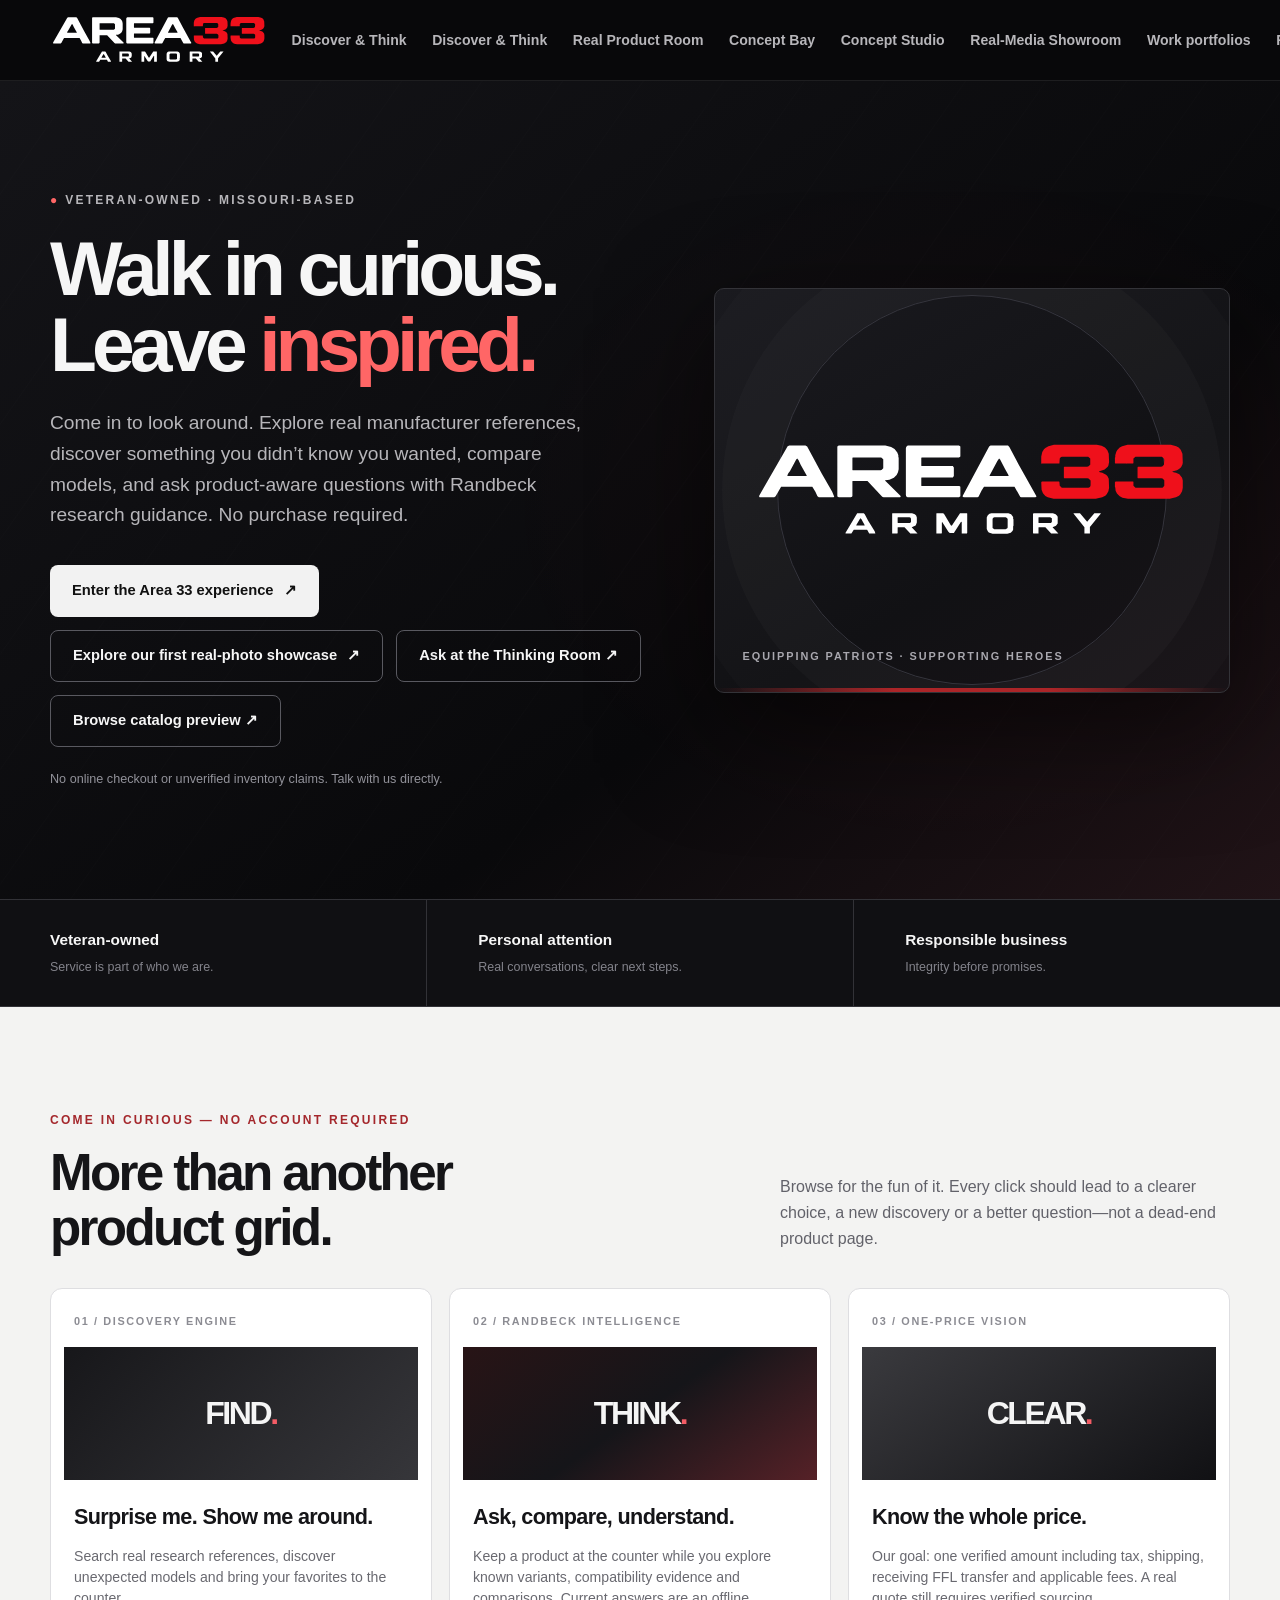
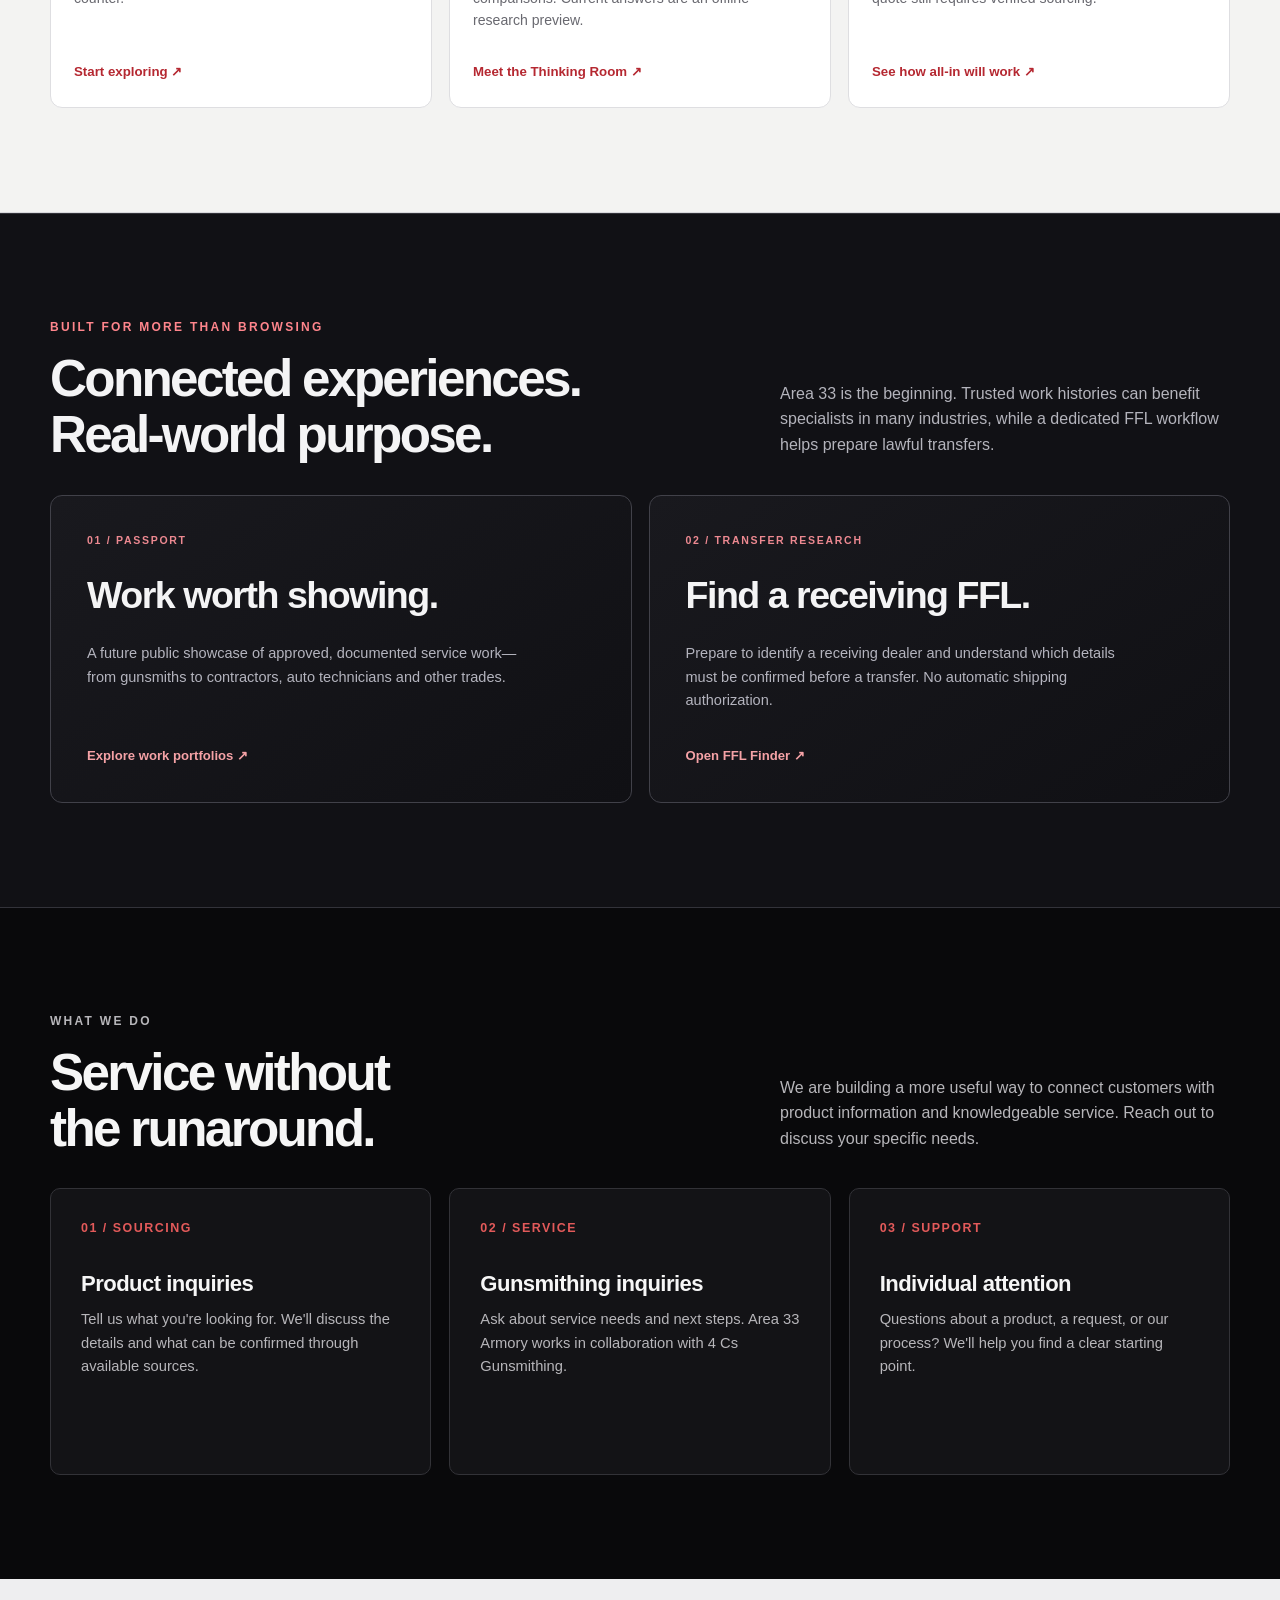
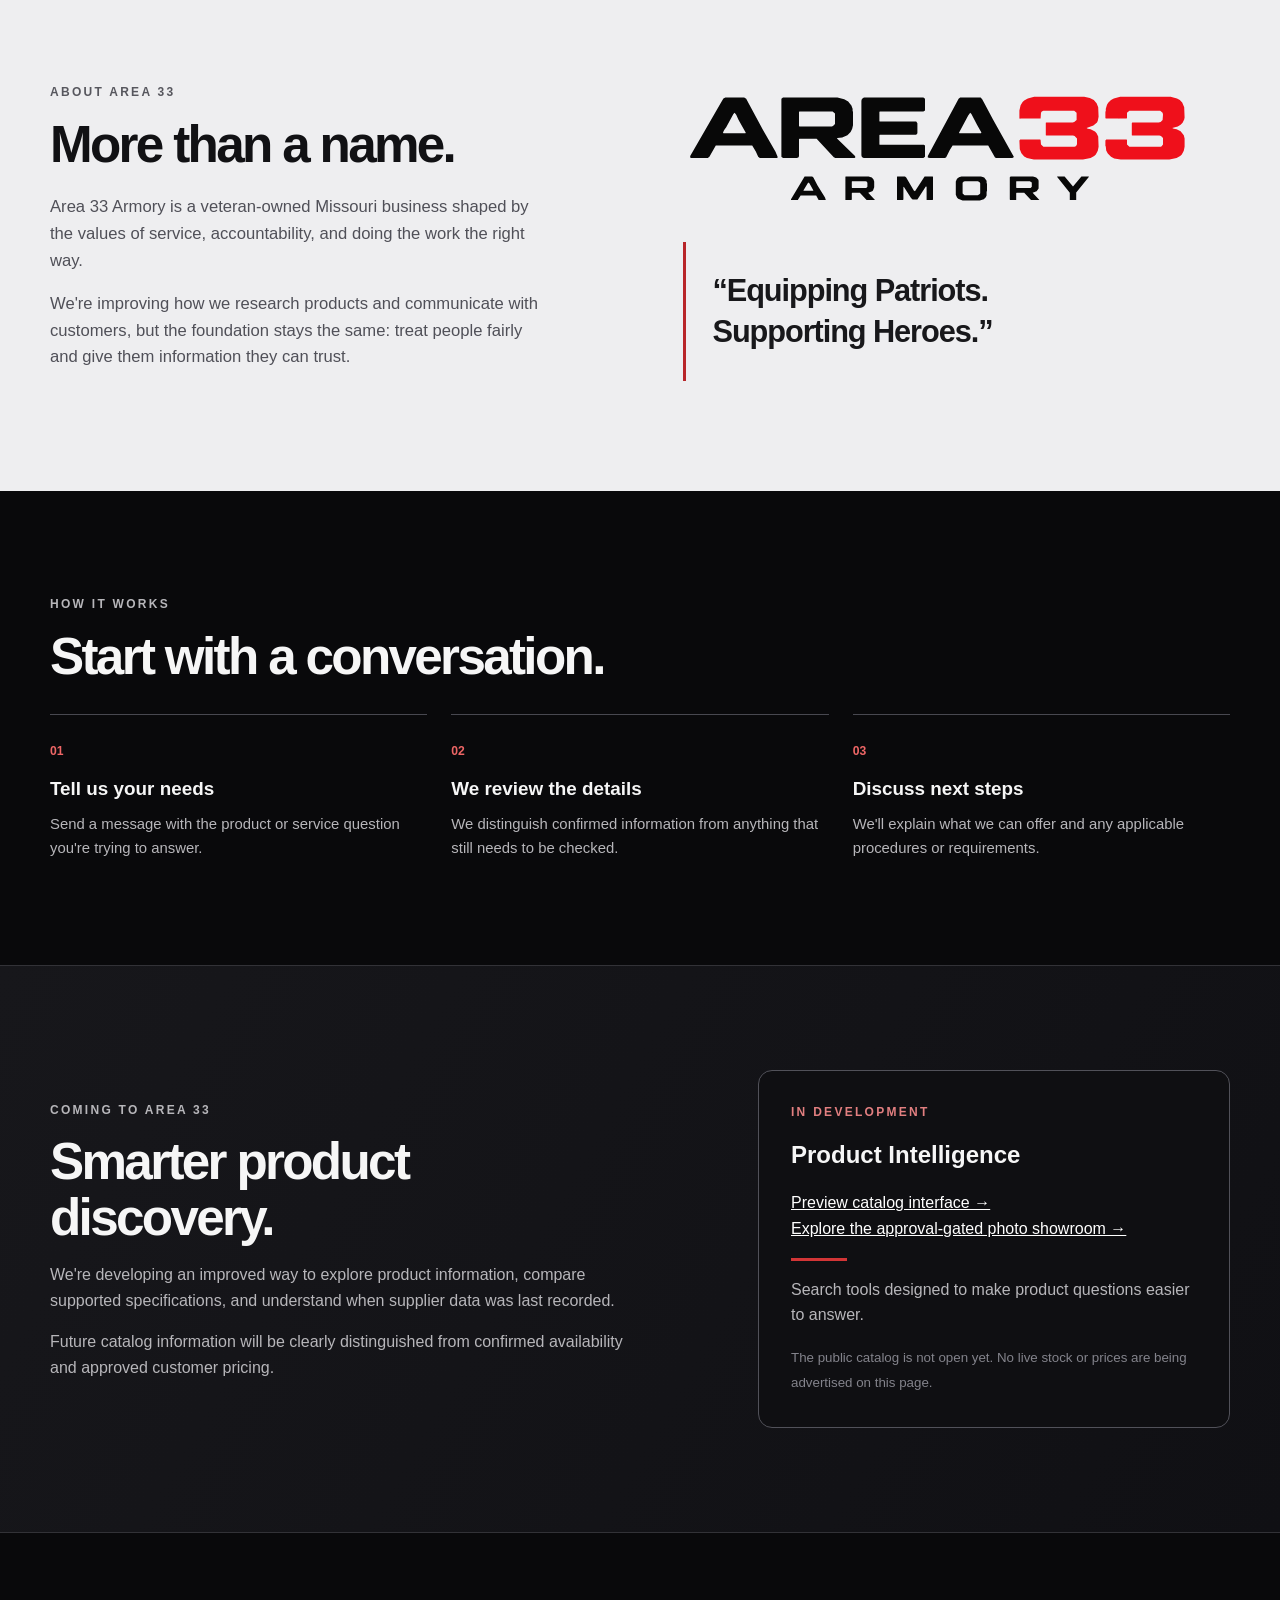
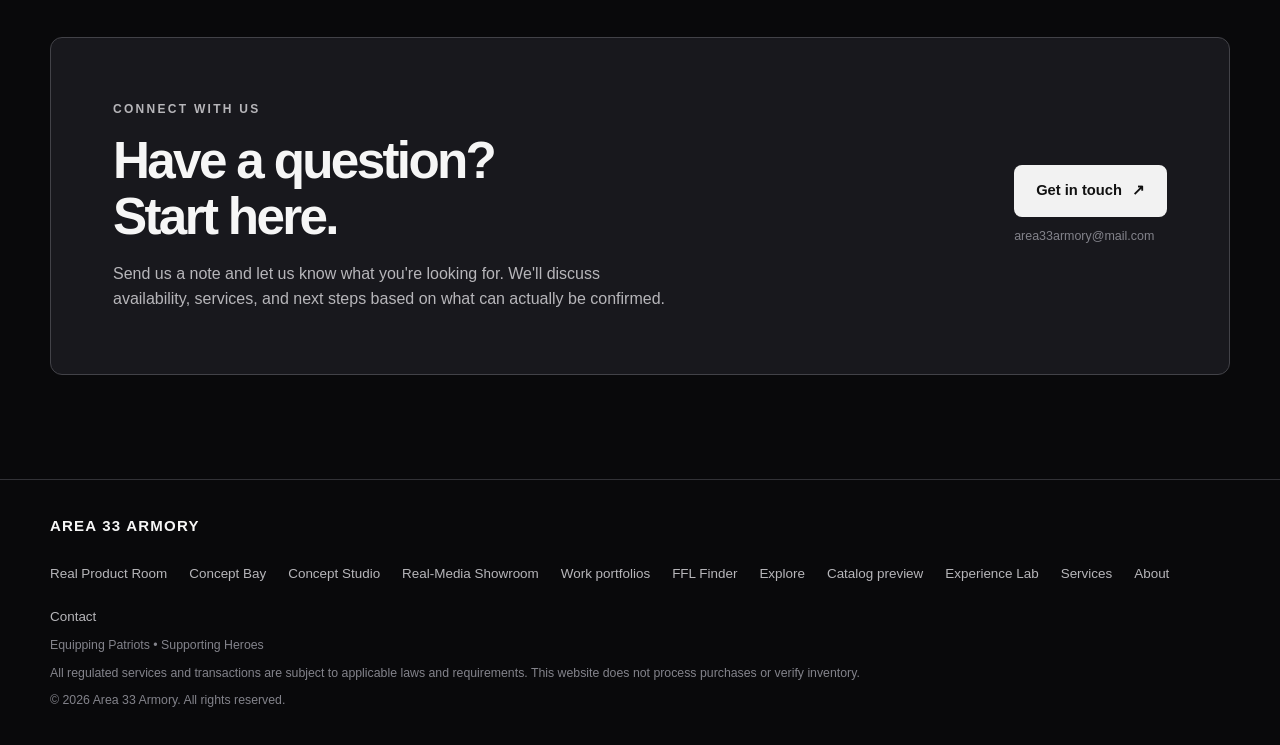
==== index.html @ f43cfaf8 "Make discovery and embedded Randbeck research the primary Area 33 homepage journey" ====
<!doctype html>
<html lang="en">
<head>
  <meta charset="utf-8">
  <meta name="viewport" content="width=device-width, initial-scale=1">
  <meta name="theme-color" content="#0b0b0d">
  <meta name="description" content="Area 33 Armory is a discovery-first firearms showroom: explore, compare, ask product-aware questions, and understand our commitment to transparent all-in pricing.">
  <meta property="og:type" content="website">
  <meta property="og:title" content="Area 33 Armory | Equipping Patriots • Supporting Heroes">
  <meta property="og:description" content="Veteran-owned. Missouri-based. Built on service and straight answers.">
  <meta property="og:url" content="https://area33armory.com/">
  <title>Area 33 Armory | Veteran-Owned • Missouri</title>
  <style>
    :root {
      color-scheme: dark;
      --bg: #09090b; --surface: #121215; --raised: #19191d;
      --text: #f6f6f6; --soft: #b7b6ba; --muted: #83838b;
      --line: #323237; --accent: #d23536; --max: 1180px;
    }
    *, *::before, *::after { box-sizing: border-box; }
    html { scroll-behavior: smooth; scroll-padding-top: 88px; }
    body { margin: 0; background: var(--bg); color: var(--text); font-family: Inter, "Segoe UI", Arial, sans-serif; line-height: 1.6; -webkit-font-smoothing: antialiased; }
    a { color: inherit; text-decoration: none; }
    a:focus-visible, button:focus-visible, summary:focus-visible { outline: 2px solid #fff; outline-offset: 5px; }
    .container { width: min(var(--max), calc(100% - 48px)); margin-inline: auto; }
    .eyebrow { color: var(--soft); font-size: .75rem; font-weight: 750; letter-spacing: .19em; text-transform: uppercase; }
    .accent { color: #ff6666; }
    .bar { width: 56px; height: 3px; background: var(--accent); }
    header { position: sticky; top: 0; z-index: 10; backdrop-filter: blur(18px); background: rgba(9,9,11,.92); border-bottom: 1px solid rgba(255,255,255,.09); }
    .nav { height: 80px; display: flex; align-items: center; justify-content: space-between; gap: 24px; }
    .identity { display: inline-flex; align-items: center; gap: 12px; font-size: .96rem; font-weight: 850; letter-spacing: .10em; line-height: 1.15; }
    .mark { width: 46px; height: 46px; border: 1px solid #66666d; border-radius: 9px; display: grid; place-items: center; font-size: 1.18rem; letter-spacing: -.08em; font-weight: 900; position: relative; }
    .mark::after { position: absolute; content: ""; left: 11px; right: 11px; bottom: -2px; height: 3px; background: var(--accent); }
    .desktop-nav { display: flex; gap: 30px; align-items: center; }
    .desktop-nav a { color: var(--soft); font-size: .88rem; font-weight: 650; transition: color .18s; }
    .desktop-nav a:hover, .footer-links a:hover { color: white; }
    .small-cta, .button { display: inline-flex; justify-content: center; align-items: center; gap: 10px; border-radius: 8px; font-weight: 760; }
    .small-cta { border: 1px solid #5b5b61; padding: 11px 17px; font-size: .84rem; }
    .small-cta:hover { background: #232328; }
    .mobile-menu { display: none; }
    .site-logo { width: clamp(170px,17vw,240px); height: auto; display: block; }
    .hero-logo { position: relative; width: min(85%, 550px); height: auto; display: block; }
    .about-mark { display: grid; gap: 32px; }
    .about-logo { display: block; width: min(100%,510px); height: auto; }
    .hero { position: relative; isolation: isolate; overflow: hidden; border-bottom: 1px solid var(--line); }
    .hero::before { content: ""; position: absolute; z-index: -1; inset: 0; opacity: .27; background: repeating-linear-gradient(125deg, transparent 0px, transparent 64px, #ffffff0a 65px, transparent 66px), radial-gradient(ellipse 650px 500px at 74% 52%, #a91e2831, transparent 70%); }
    .hero-grid { display: grid; grid-template-columns: minmax(0,1fr) minmax(320px,.85fr); min-height: 640px; align-items: center; gap: 56px; padding-block: 110px; }
    .hero h1 { max-width: 780px; margin: 20px 0 26px; font-size: clamp(3.3rem, 6vw, 6.6rem); letter-spacing: -.065em; line-height: .99; font-weight: 850; }
    .hero p { margin: 0; max-width: 540px; font-size: clamp(1.06rem,1.5vw,1.24rem); color: var(--soft); }
    .actions { display: flex; flex-wrap: wrap; gap: 13px; margin-top: 34px; }
    .button { min-height: 52px; padding: 13px 22px; font-size: .92rem; }
    .button-primary { background: #f2f2f2; color: #111; }
    .button-primary:hover { background: #d2d2d2; }
    .button-secondary { background: transparent; border: 1px solid #595960; }
    .button-secondary:hover { background: #202025; }
    .hero-visual { position: relative; min-height: 405px; display: grid; place-items: center; overflow: hidden; border-radius: 18px; border: 1px solid #333338; background: linear-gradient(150deg,#1a1a1f,#111114 62%,#181317); }
    .hero-visual::before { content: ""; position: absolute; width: 390px; height: 390px; border: 1px solid #35353d; border-radius: 50%; box-shadow: 0 0 0 55px #ffffff05, 0 0 0 110px #ffffff03; }
    .hero-visual::after { content: ""; position: absolute; bottom: 0; left: 0; right: 0; height: 4px; background: linear-gradient(90deg,transparent,#ac2528 35%,#ac2528 65%, transparent); }
    .visual-number { position: relative; font-size: clamp(10rem,18vw,17rem); line-height: 1; font-weight: 900; letter-spacing: -.13em; padding-right: .13em; color: #e9e9eb; text-shadow: 0 20px 80px #0009; }
    .visual-label { position: absolute; bottom: 26px; left: 28px; font-size: .68rem; font-weight: 760; color: #a9a8af; letter-spacing: .18em; text-transform: uppercase; }
    .values { display: grid; grid-template-columns: repeat(3,1fr); gap: 1px; border-bottom: 1px solid var(--line); background: var(--line); }
    .value { padding: 28px max(24px, calc((100vw - var(--max)) / 2)); background: #101013; }
    .values .value { padding-inline: clamp(22px,4vw,55px); }
    .values .value:first-child { padding-left: max(24px, calc((100vw - var(--max)) / 2)); }
    .values .value:last-child { padding-right: max(24px, calc((100vw - var(--max)) / 2)); }
    .value strong { display: block; font-size: .96rem; }
    .value span { font-size: .78rem; color: var(--muted); }
    section { padding-block: 104px; }
    .section-top { display: flex; align-items: flex-end; justify-content: space-between; gap: 25px; margin-bottom: 32px; }
    h2 { font-size: clamp(2.1rem,4vw,3.5rem); letter-spacing: -.052em; line-height: 1.09; margin: 14px 0 0; }
    .section-lede { max-width: 450px; color: var(--soft); margin: 0 0 5px; }
    .service-grid { display: grid; grid-template-columns: repeat(3,minmax(0,1fr)); gap: 18px; }
    .service-card { display: flex; flex-direction: column; min-height: 287px; padding: 30px; border: 1px solid var(--line); border-radius: 13px; background: #131316; }
    .service-card .count { color: #e35a5a; font-size: .78rem; font-weight: 820; letter-spacing: .12em; }
    .service-card h3 { margin: 32px 0 10px; font-size: 1.38rem; line-height: 1.22; letter-spacing: -.025em; }
    .service-card p { margin: 0; color: var(--soft); font-size: .92rem; }
    .about { background: #f0f0f0; color: #111114; }
    .about .eyebrow { color: #57575e; }
    .about-grid { display: grid; grid-template-columns: .9fr 1fr; gap: 12%; align-items: center; }
    .about h2 { margin-bottom: 22px; }
    .about p { color: #505058; font-size: 1.04rem; }
    .about .statement { margin: 0; padding: 28px 0 28px 26px; border-left: 3px solid #b82529; color: #18181b; font-size: clamp(1.35rem,2.4vw,2.15rem); font-weight: 730; letter-spacing: -.035em; line-height: 1.35; }
    .process-grid { display: grid; grid-template-columns: repeat(3,1fr); gap: 24px; margin-top: 30px; }
    .process-item { border-top: 1px solid #484850; padding-top: 22px; }
    .process-item span { color: #ee6666; font-size: .76rem; font-weight: 800; }
    .process-item h3 { margin: 11px 0 9px; font-size: 1.18rem; }
    .process-item p { margin: 0; font-size: .93rem; color: var(--soft); }
    .intelligence { border-block: 1px solid var(--line); background: linear-gradient(120deg, #17171b, #101014); }
    .intelligence-inner { display: grid; grid-template-columns: 1fr .8fr; gap: 10%; align-items: center; }
    .intelligence p { max-width: 640px; color: var(--soft); }
    .coming { padding: 32px; border: 1px solid #515159; border-radius: 14px; background: #0f0f12; }
    .coming .eyebrow { color: #e27f80; }
    .coming strong { display: block; font-size: 1.5rem; margin: 14px 0; }
    .coming small { color: var(--muted); line-height: 1.65; }
    .contact-wrap { border-radius: 17px; border: 1px solid #424248; padding: clamp(28px,6vw,62px); background: #18181d; display: flex; justify-content: space-between; align-items: center; gap: 38px; }
    .contact-wrap h2 { max-width: 590px; }
    .contact-wrap p { color: var(--soft); max-width: 560px; margin-bottom: 0; }
    .contact-actions { display: flex; flex-direction: column; gap: 10px; flex-shrink: 0; }
    .contact-note { color: var(--muted); font-size: .78rem; }
    footer { border-top: 1px solid var(--line); padding-block: 34px; }
    .footer-inner { display: flex; justify-content: space-between; align-items: center; gap: 25px; flex-wrap: wrap; }
    .footer-brand { font-size: .94rem; font-weight: 850; letter-spacing: .08em; }
    .footer-links { display: flex; gap: 22px; color: var(--soft); font-size: .84rem; }
    footer p { margin: 8px 0 0; color: var(--muted); font-size: .77rem; }
    @media (max-width: 900px) {
      .desktop-nav { gap: 17px; } .hero-grid { gap: 30px; }
      .service-card { padding: 24px; }
      .about-grid { gap: 7%; } .intelligence-inner { gap: 6%; }
    }
    @media (max-width: 720px) {
      .container { width: min(var(--max), calc(100% - 36px)); }
      .nav { height: 70px; }
      .desktop-nav { display: none; }
      .mobile-menu { display: block; position: relative; color: var(--soft); }
      .mobile-menu summary { cursor: pointer; list-style: none; border: 1px solid #5b5b61; padding: 8px 14px; border-radius: 7px; font-weight: 700; }
      .mobile-menu summary::-webkit-details-marker { display: none; }
      .mobile-menu nav { position: absolute; right: 0; top: 46px; min-width: 200px; display: grid; gap: 10px; padding: 18px; background: #1b1b20; border: 1px solid #484850; border-radius: 10px; box-shadow: 0 20px 50px #0009; }
      .hero-grid { grid-template-columns: 1fr; padding-block: 68px; min-height: auto; }
      .hero-visual { min-height: 290px; }
      .visual-number { font-size: 12rem; }
      .values, .service-grid, .process-grid, .about-grid, .intelligence-inner { grid-template-columns: 1fr; }
      .values .value, .values .value:first-child, .values .value:last-child { padding: 18px; }
      section { padding-block: 70px; }
      .section-top { align-items: flex-start; flex-direction: column; }
      .service-card { min-height: auto; }
      .service-card h3 { margin-top: 21px; }
      .contact-wrap { flex-direction: column; align-items: flex-start; }
      .contact-actions { width: 100%; } .contact-actions .button { width: 100%; }
    }
    @media (prefers-reduced-motion: reduce) { html { scroll-behavior: auto; } }
  </style>
  <link rel="stylesheet" href="assets/site-polish.css">
  <link rel="stylesheet" href="assets/ecosystem.css">
</head>
<body>
  <a class="skip-site" href="#top">Skip to main content</a>
  <header>
    <div class="container nav">
      <a class="identity" href="#top" aria-label="Area 33 Armory home"><img class="site-logo" src="assets/area33-logo-dark.svg" alt="Area 33 Armory" width="240" height="57"></a>
      <nav class="desktop-nav" aria-label="Main navigation">
        <a href="six-view-counter.html">Discover &amp; Think</a><a href="six-view-counter.html">Discover &amp; Think</a><a href="product-room.html">Real Product Room</a><a href="experience-bay.html">Concept Bay</a><a href="studio.html">Concept Studio</a><a href="showroom.html">Real-Media Showroom</a><a href="portfolio.html">Work portfolios</a><a href="ffl-finder.html">FFL Finder</a><a href="explore.html">Explore</a>
        <a class="small-cta" href="contact.html">Contact</a>
      </nav>
      <details class="mobile-menu">
        <summary>Menu</summary>
        <nav aria-label="Mobile navigation">
          <a href="product-room.html">Real Product Room</a><a href="experience-bay.html">Concept Bay</a><a href="studio.html">Concept Studio</a><a href="showroom.html">Real-Media Showroom</a><a href="portfolio.html">Work portfolios</a><a href="ffl-finder.html">FFL Finder</a>
          <a href="explore.html">Explore</a><a href="catalog.html">Catalog preview</a><a href="experience-lab.html">Experience Lab</a><a href="#services">Services</a><a href="#about">Our story</a><a href="contact.html">Contact</a>
        </nav>
      </details>
    </div>
  </header>
  <main id="top" tabindex="-1">
    <div class="hero">
      <div class="container hero-grid">
        <div>
          <div class="eyebrow"><span class="accent">●</span> Veteran-owned · Missouri-based</div>
          <h1>Walk in curious.<br>Leave <span class="accent">inspired.</span></h1>
          <p>Come in to look around. Explore real manufacturer references, discover something you didn’t know you wanted, compare models, and ask product-aware questions with Randbeck research guidance. No purchase required.</p>
          <div class="actions"><a class="button button-primary" href="six-view-counter.html#discover-counter">Enter the Area 33 experience <span aria-hidden="true">↗</span></a><a class="button button-secondary" href="product-room.html?product=ruger-precision-308-gen1&amp;accessory=meopta-optika6-3-18x56-rd-sfp">Explore our first real-photo showcase <span aria-hidden="true">↗</span></a><a class="button button-secondary" href="six-view-counter.html#thinking-room">Ask at the Thinking Room ↗</a><a class="button button-secondary" href="catalog.html">Browse catalog preview ↗</a></div>
          <p class="hero-note">No online checkout or unverified inventory claims. Talk with us directly.</p>
        </div>
        <div class="hero-visual" aria-label="Area 33 Armory brand">
          <img class="hero-logo" src="assets/area33-logo-dark.svg" alt="Area 33 Armory" width="550" height="129">
          <span class="visual-label">Equipping Patriots · Supporting Heroes</span>
        </div>
      </div>
    </div>
    <div class="values" aria-label="What sets us apart">
      <div class="value"><strong>Veteran-owned</strong><span>Service is part of who we are.</span></div>
      <div class="value"><strong>Personal attention</strong><span>Real conversations, clear next steps.</span></div>
      <div class="value"><strong>Responsible business</strong><span>Integrity before promises.</span></div>
    </div>
    <section class="discovery" id="discover" aria-labelledby="discover-title">
      <div class="container">
        <div class="section-top"><div><div class="eyebrow">Come in curious — no account required</div><h2 id="discover-title">More than another<br>product grid.</h2></div><p class="section-lede">Browse for the fun of it. Every click should lead to a clearer choice, a new discovery or a better question—not a dead-end product page.</p></div>
        <div class="discovery-grid">
          <a class="discovery-card" href="six-view-counter.html#discover-counter"><span class="discovery-index">01 / DISCOVERY ENGINE</span><span class="discovery-art" aria-hidden="true">FIND<span class="red">.</span></span><strong>Surprise me. Show me around.</strong><span class="discovery-copy">Search real research references, discover unexpected models and bring your favorites to the counter.</span><span class="discovery-arrow">Start exploring ↗</span></a>
          <a class="discovery-card" href="six-view-counter.html#thinking-room"><span class="discovery-index">02 / RANDBECK INTELLIGENCE</span><span class="discovery-art" aria-hidden="true">THINK<span class="red">.</span></span><strong>Ask, compare, understand.</strong><span class="discovery-copy">Keep a product at the counter while you explore known variants, compatibility evidence and comparisons. Current answers are an offline research preview.</span><span class="discovery-arrow">Meet the Thinking Room ↗</span></a>
          <a class="discovery-card" href="six-view-counter.html#all-in"><span class="discovery-index">03 / ONE-PRICE VISION</span><span class="discovery-art" aria-hidden="true">CLEAR<span class="red">.</span></span><strong>Know the whole price.</strong><span class="discovery-copy">Our goal: one verified amount including tax, shipping, receiving FFL transfer and applicable fees. A real quote still requires verified sourcing.</span><span class="discovery-arrow">See how all-in will work ↗</span></a>
        </div>
      </div>
    </section>
    <section class="ecosystem" aria-labelledby="ecosystem-title">
      <div class="container">
        <div class="section-top"><div><div class="eyebrow">Built for more than browsing</div><h2 id="ecosystem-title">Connected experiences.<br>Real-world purpose.</h2></div><p class="section-lede">Area 33 is the beginning. Trusted work histories can benefit specialists in many industries, while a dedicated FFL workflow helps prepare lawful transfers.</p></div>
        <div class="ecosystem-grid">
          <a class="ecosystem-card" href="portfolio.html"><span>01 / PASSPORT</span><strong>Work worth showing.</strong><p>A future public showcase of approved, documented service work—from gunsmiths to contractors, auto technicians and other trades.</p><b>Explore work portfolios ↗</b></a>
          <a class="ecosystem-card" href="ffl-finder.html"><span>02 / TRANSFER RESEARCH</span><strong>Find a receiving FFL.</strong><p>Prepare to identify a receiving dealer and understand which details must be confirmed before a transfer. No automatic shipping authorization.</p><b>Open FFL Finder ↗</b></a>
        </div>
      </div>
    </section>
    <section id="services">
      <div class="container">
        <div class="section-top"><div><div class="eyebrow">What we do</div><h2>Service without<br>the runaround.</h2></div><p class="section-lede">We are building a more useful way to connect customers with product information and knowledgeable service. Reach out to discuss your specific needs.</p></div>
        <div class="service-grid">
          <article class="service-card"><span class="count">01 / SOURCING</span><h3>Product inquiries</h3><p>Tell us what you're looking for. We'll discuss the details and what can be confirmed through available sources.</p></article>
          <article class="service-card"><span class="count">02 / SERVICE</span><h3>Gunsmithing inquiries</h3><p>Ask about service needs and next steps. Area 33 Armory works in collaboration with 4 Cs Gunsmithing.</p></article>
          <article class="service-card"><span class="count">03 / SUPPORT</span><h3>Individual attention</h3><p>Questions about a product, a request, or our process? We'll help you find a clear starting point.</p></article>
        </div>
      </div>
    </section>
    <section class="about" id="about">
      <div class="container about-grid">
        <div><div class="eyebrow">About Area 33</div><h2>More than a name.</h2><p>Area 33 Armory is a veteran-owned Missouri business shaped by the values of service, accountability, and doing the work the right way.</p><p>We're improving how we research products and communicate with customers, but the foundation stays the same: treat people fairly and give them information they can trust.</p></div>
        <div class="about-mark"><img class="about-logo" src="assets/area33-logo-light.svg" alt="Area 33 Armory, red 33 with black wordmark" width="510" height="120"><p class="statement">“Equipping Patriots.<br>Supporting Heroes.”</p></div>
      </div>
    </section>
    <section id="process">
      <div class="container">
        <div class="eyebrow">How it works</div><h2>Start with a conversation.</h2>
        <div class="process-grid">
          <div class="process-item"><span>01</span><h3>Tell us your needs</h3><p>Send a message with the product or service question you're trying to answer.</p></div>
          <div class="process-item"><span>02</span><h3>We review the details</h3><p>We distinguish confirmed information from anything that still needs to be checked.</p></div>
          <div class="process-item"><span>03</span><h3>Discuss next steps</h3><p>We'll explain what we can offer and any applicable procedures or requirements.</p></div>
        </div>
      </div>
    </section>
    <section class="intelligence" id="intelligence">
      <div class="container intelligence-inner">
        <div><div class="eyebrow">Coming to Area 33</div><h2>Smarter product discovery.</h2><p>We're developing an improved way to explore product information, compare supported specifications, and understand when supplier data was last recorded.</p><p>Future catalog information will be clearly distinguished from confirmed availability and approved customer pricing.</p></div>
        <div class="coming"><div class="eyebrow">In development</div><strong>Product Intelligence</strong><p><a href="catalog.html" style="color:#fff;text-decoration:underline">Preview catalog interface →</a><br><a href="showroom.html" style="color:#fff;text-decoration:underline">Explore the approval-gated photo showroom →</a></p><div class="bar"></div><p>Search tools designed to make product questions easier to answer.</p><small>The public catalog is not open yet. No live stock or prices are being advertised on this page.</small></div>
      </div>
    </section>
    <section id="contact">
      <div class="container">
        <div class="contact-wrap">
          <div><div class="eyebrow">Connect with us</div><h2>Have a question?<br>Start here.</h2><p>Send us a note and let us know what you're looking for. We'll discuss availability, services, and next steps based on what can actually be confirmed.</p></div>
          <div class="contact-actions"><a class="button button-primary" href="contact.html">Get in touch <span aria-hidden="true">↗</span></a><span class="contact-note">area33armory@mail.com</span></div>
        </div>
      </div>
    </section>
  </main>
  <footer>
    <div class="container">
      <div class="footer-inner"><div class="footer-brand">AREA 33 ARMORY</div><nav class="footer-links" aria-label="Footer navigation"><a href="product-room.html">Real Product Room</a><a href="experience-bay.html">Concept Bay</a><a href="studio.html">Concept Studio</a><a href="showroom.html">Real-Media Showroom</a><a href="portfolio.html">Work portfolios</a><a href="ffl-finder.html">FFL Finder</a><a href="explore.html">Explore</a><a href="catalog.html">Catalog preview</a><a href="experience-lab.html">Experience Lab</a><a href="#services">Services</a><a href="#about">About</a><a href="contact.html">Contact</a></nav></div>
      <p>Equipping Patriots • Supporting Heroes</p>
      <p>All regulated services and transactions are subject to applicable laws and requirements. This website does not process purchases or verify inventory.</p>
      <p>© <span id="year">2026</span> Area 33 Armory. All rights reserved.</p>
    </div>
  </footer>
  <script>document.getElementById("year").textContent = new Date().getFullYear();</script>
</body>
</html>
---- assets/site-polish.css ----
/* Customer website polish: preserve approved Area 33 identity and accessible navigation. */
:root{--accent:#d23536}
.skip-site{position:absolute;top:-100px;left:15px;background:white;color:#111;padding:12px 18px;z-index:100}
.skip-site:focus{top:12px}
header{z-index:30}
.desktop-nav{gap:clamp(13px,2vw,28px)}
.desktop-nav>a:not(.small-cta){white-space:nowrap}
.hero{background:linear-gradient(145deg,#141418,#09090b 65%,#211317)}
.hero-grid{min-height:600px}
.hero-note{font-size:.79rem!important;color:#92929a!important;margin-top:22px!important}
.hero-visual{border-radius:10px;box-shadow:0 35px 110px #0008}
.discovery{background:#f3f3f2;color:#151518;border-bottom:1px solid #d9d9dc}
.discovery .eyebrow{color:#a4272c}
.discovery .section-lede{color:#62626a}
.discovery-grid{display:grid;grid-template-columns:repeat(3,minmax(0,1fr));gap:17px}
.discovery-card{min-width:0;min-height:355px;display:flex;flex-direction:column;background:#fff;color:#151518;border:1px solid #dedee1;border-radius:12px;overflow:hidden;text-decoration:none;transition:transform .18s,border-color .18s,box-shadow .18s}
.discovery-card:hover{transform:translateY(-4px);border-color:#a8a8b0;box-shadow:0 18px 42px #00000016}
.discovery-card:focus-visible{outline:3px solid #cf353b;outline-offset:4px}
.discovery-index{font-size:.68rem;letter-spacing:.15em;color:#8c8c93;font-weight:850;padding:24px 23px 0}
.discovery-art{min-height:133px;display:flex;align-items:center;justify-content:center;margin:16px 13px 20px;padding:15px;background:linear-gradient(135deg,#17171a,#36363a);font-size:clamp(1.55rem,2.5vw,2.25rem);letter-spacing:-.075em;font-weight:900;color:#f5f5f5}
.discovery-card:nth-child(2) .discovery-art{background:linear-gradient(145deg,#281416,#151519,#562127)}
.discovery-card:nth-child(3) .discovery-art{background:linear-gradient(145deg,#3a3a3e,#111114)}
.discovery-art .red{color:#f45c65}
.discovery-card>strong{padding:0 23px;font-size:1.35rem;letter-spacing:-.03em}
.discovery-copy{padding:12px 23px;color:#696970;font-size:.88rem;line-height:1.5}
.discovery-arrow{padding:18px 23px 25px;margin-top:auto;font-size:.83rem;font-weight:800;color:#b52831}
.service-card{border-radius:10px}
.about{background:#eeeef0}
.contact-wrap{border-radius:12px}
.footer-links{flex-wrap:wrap}
@media(max-width:1050px){.desktop-nav{gap:12px}.desktop-nav a{font-size:.78rem}}
@media(max-width:900px){.discovery-grid{grid-template-columns:repeat(2,1fr)}.discovery-card:last-child{grid-column:span 2}}
@media(max-width:720px){.hero-grid{min-height:auto}.discovery-grid{grid-template-columns:1fr}.discovery-card:last-child{grid-column:auto}.discovery-card{min-height:315px}.discovery-art{min-height:105px}}
@media(prefers-reduced-motion:reduce){.discovery-card{transition:none}.discovery-card:hover{transform:none}}
---- assets/ecosystem.css ----
.ecosystem{background:#111115;color:#f4f4f5;border-block:1px solid #33333a}.ecosystem .section-lede{color:#b4b4bc}.ecosystem .eyebrow{color:#ff858c}.ecosystem-grid{display:grid;grid-template-columns:repeat(2,minmax(0,1fr));gap:17px}.ecosystem-card{display:flex;flex-direction:column;min-height:260px;padding:clamp(24px,3vw,36px);text-decoration:none;border:1px solid #414149;border-radius:12px;background:linear-gradient(145deg,#19191e,#101014)}.ecosystem-card:hover{border-color:#a35a61}.ecosystem-card:focus-visible{outline:3px solid #f18b92;outline-offset:3px}.ecosystem-card>span{font-size:.66rem;color:#ed8991;font-weight:800;letter-spacing:.16em}.ecosystem-card strong{font-size:clamp(1.65rem,3vw,2.35rem);letter-spacing:-.04em;margin:16px 0 3px}.ecosystem-card p{color:#b4b4be;max-width:450px;font-size:.91rem}.ecosystem-card b{font-size:.82rem;color:#f5a2a6;margin-top:auto;padding-top:18px}@media(max-width:720px){.ecosystem-grid{grid-template-columns:1fr}}
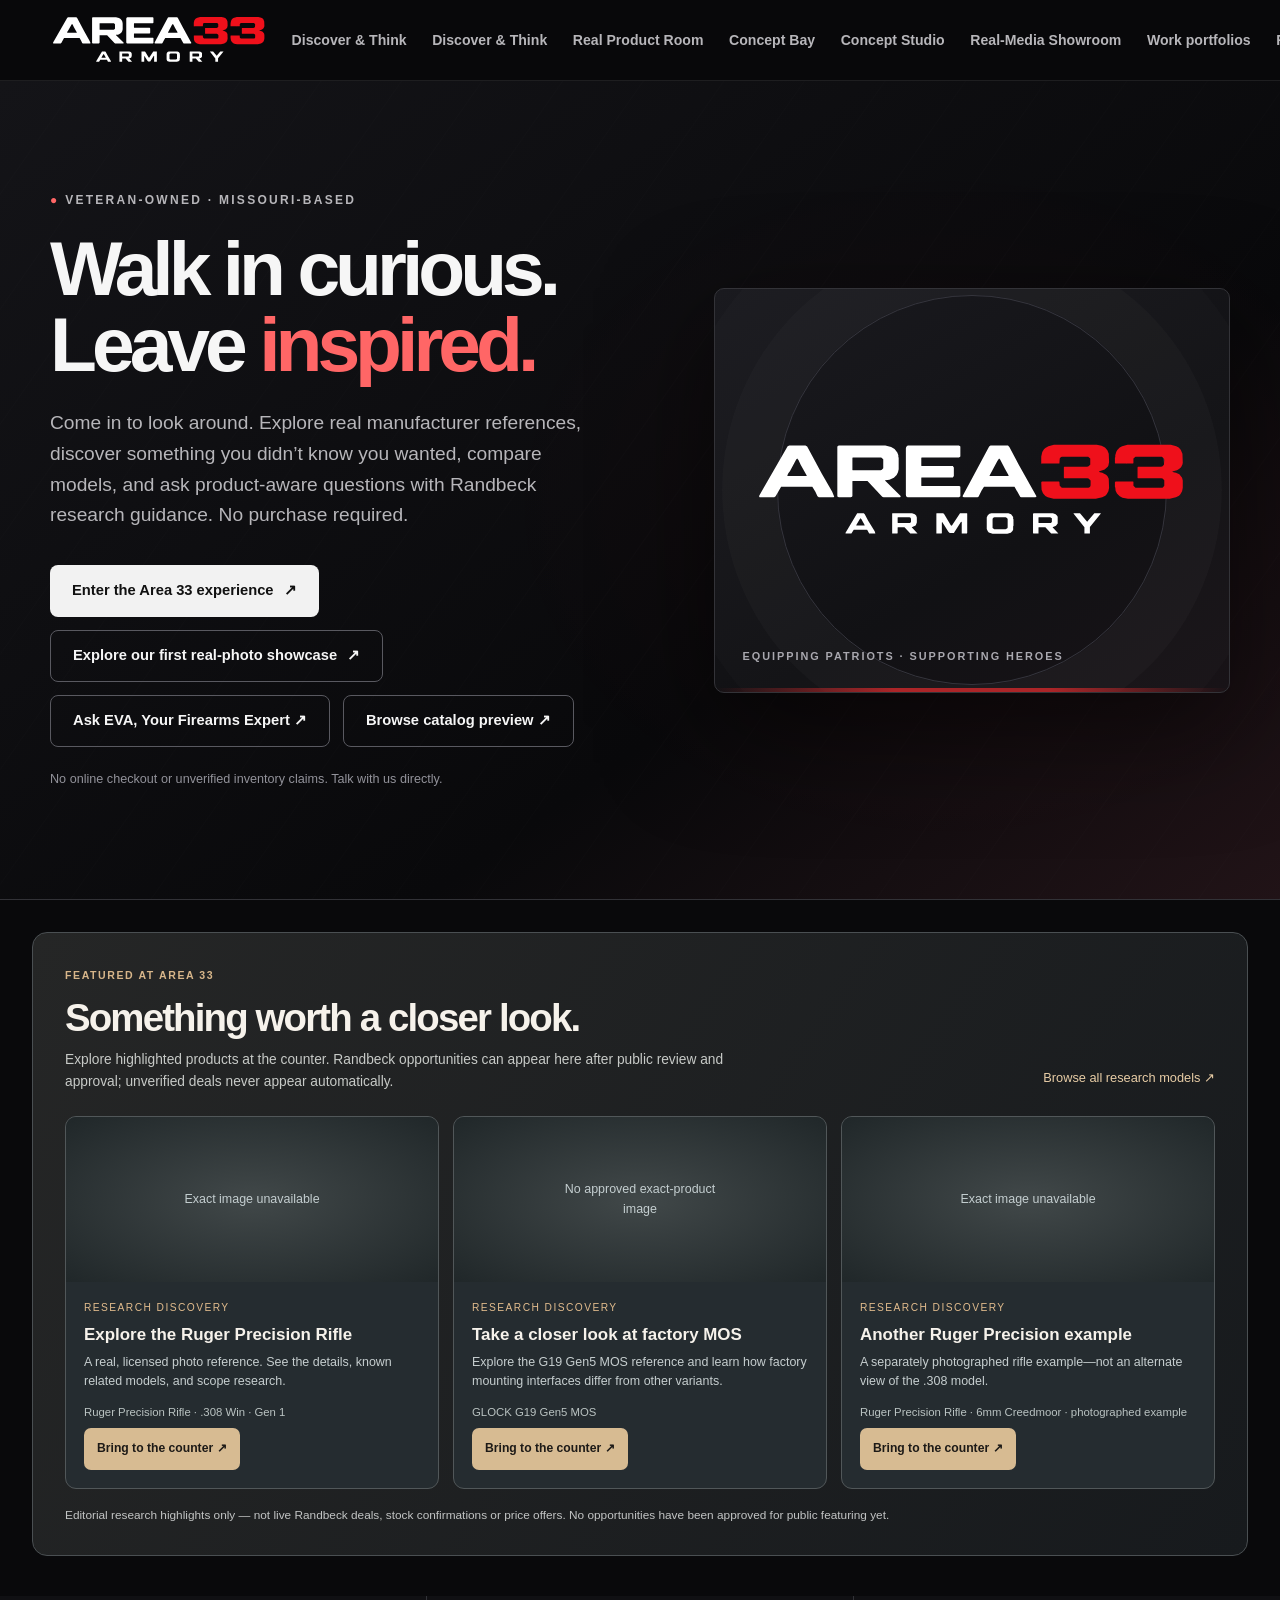
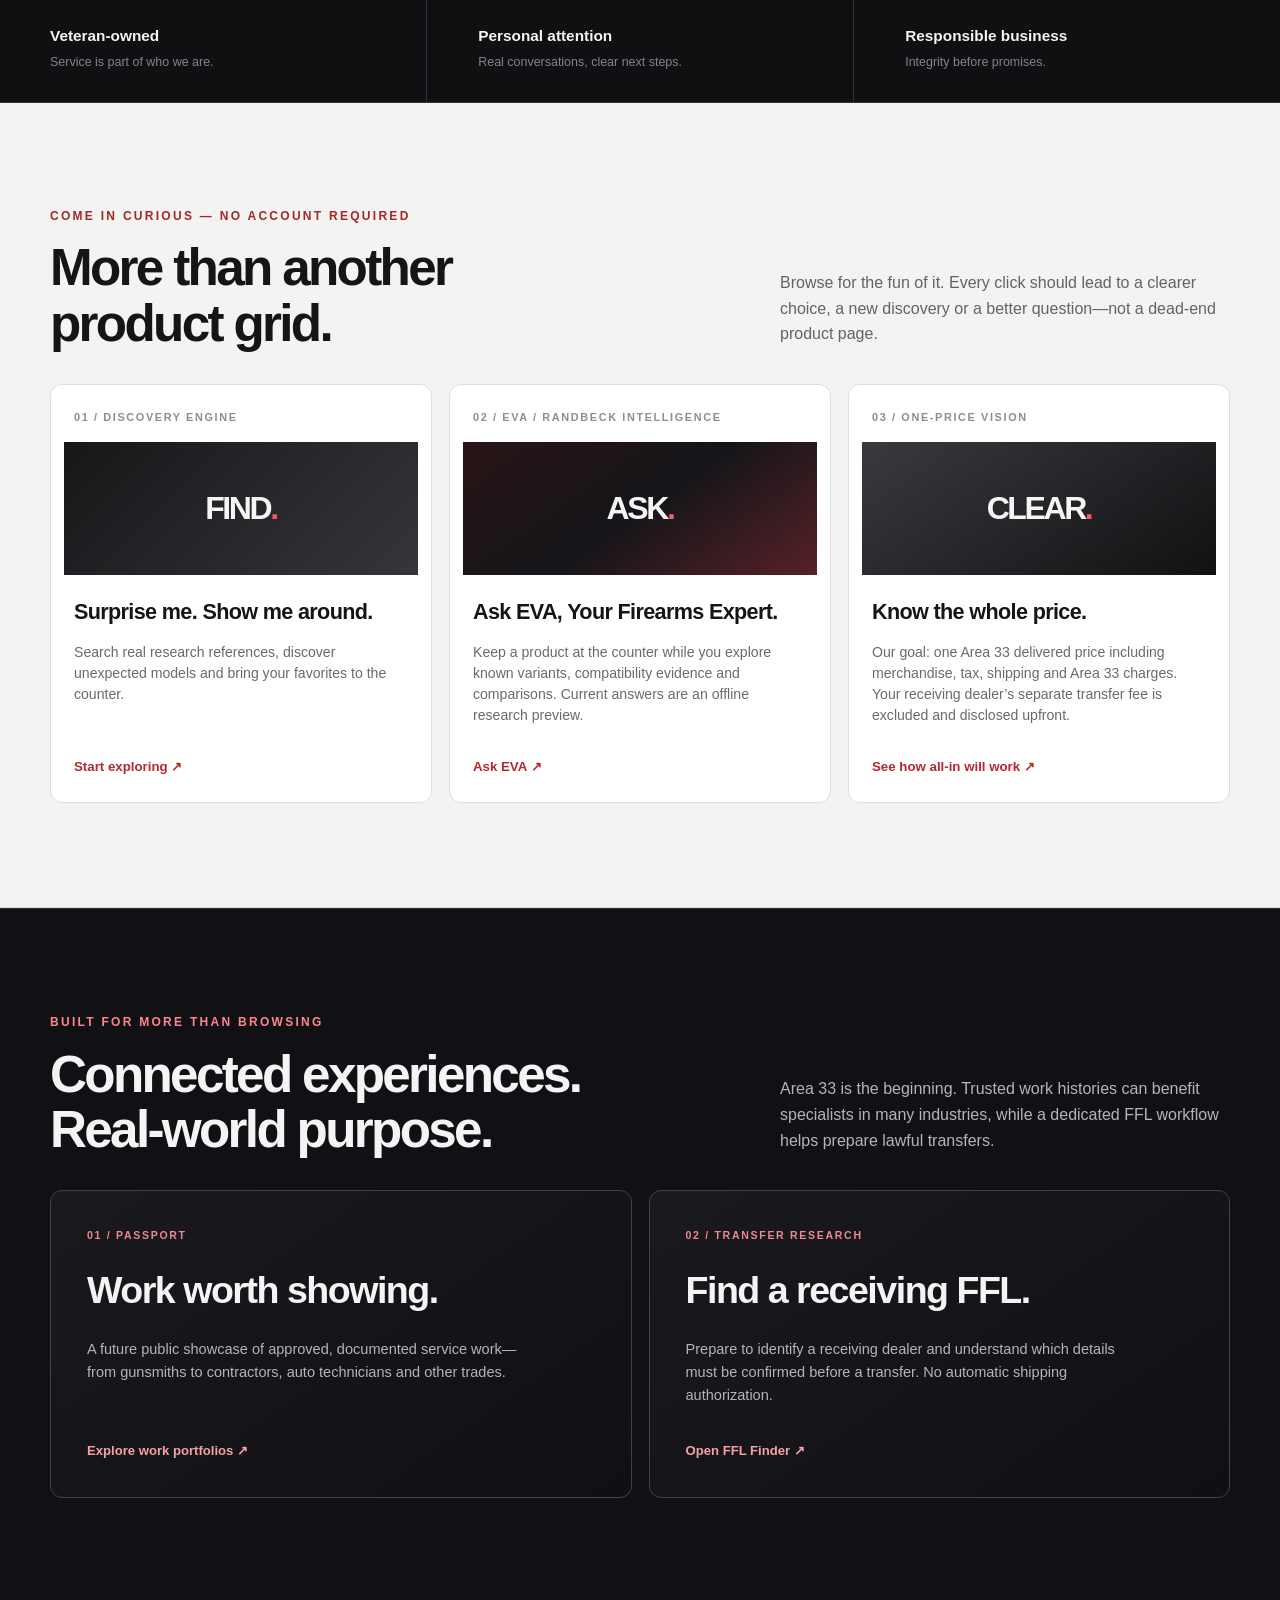
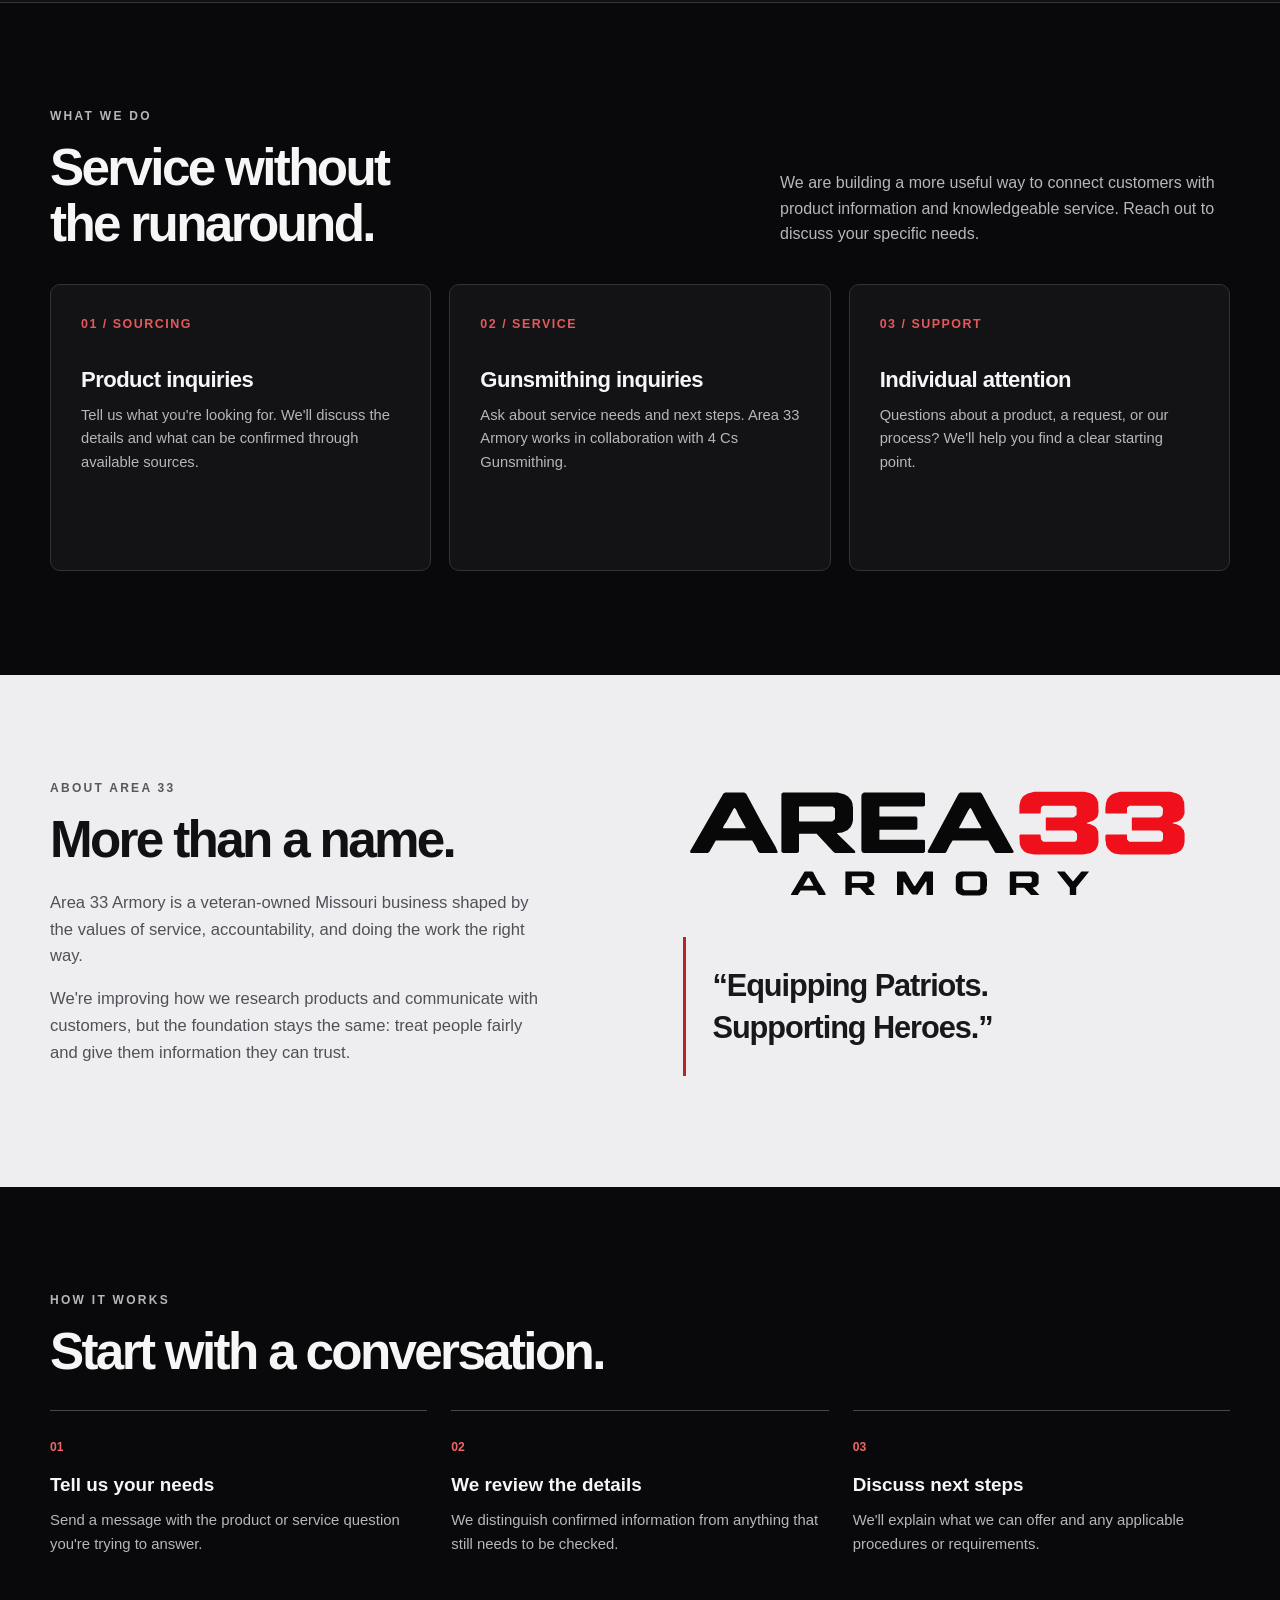
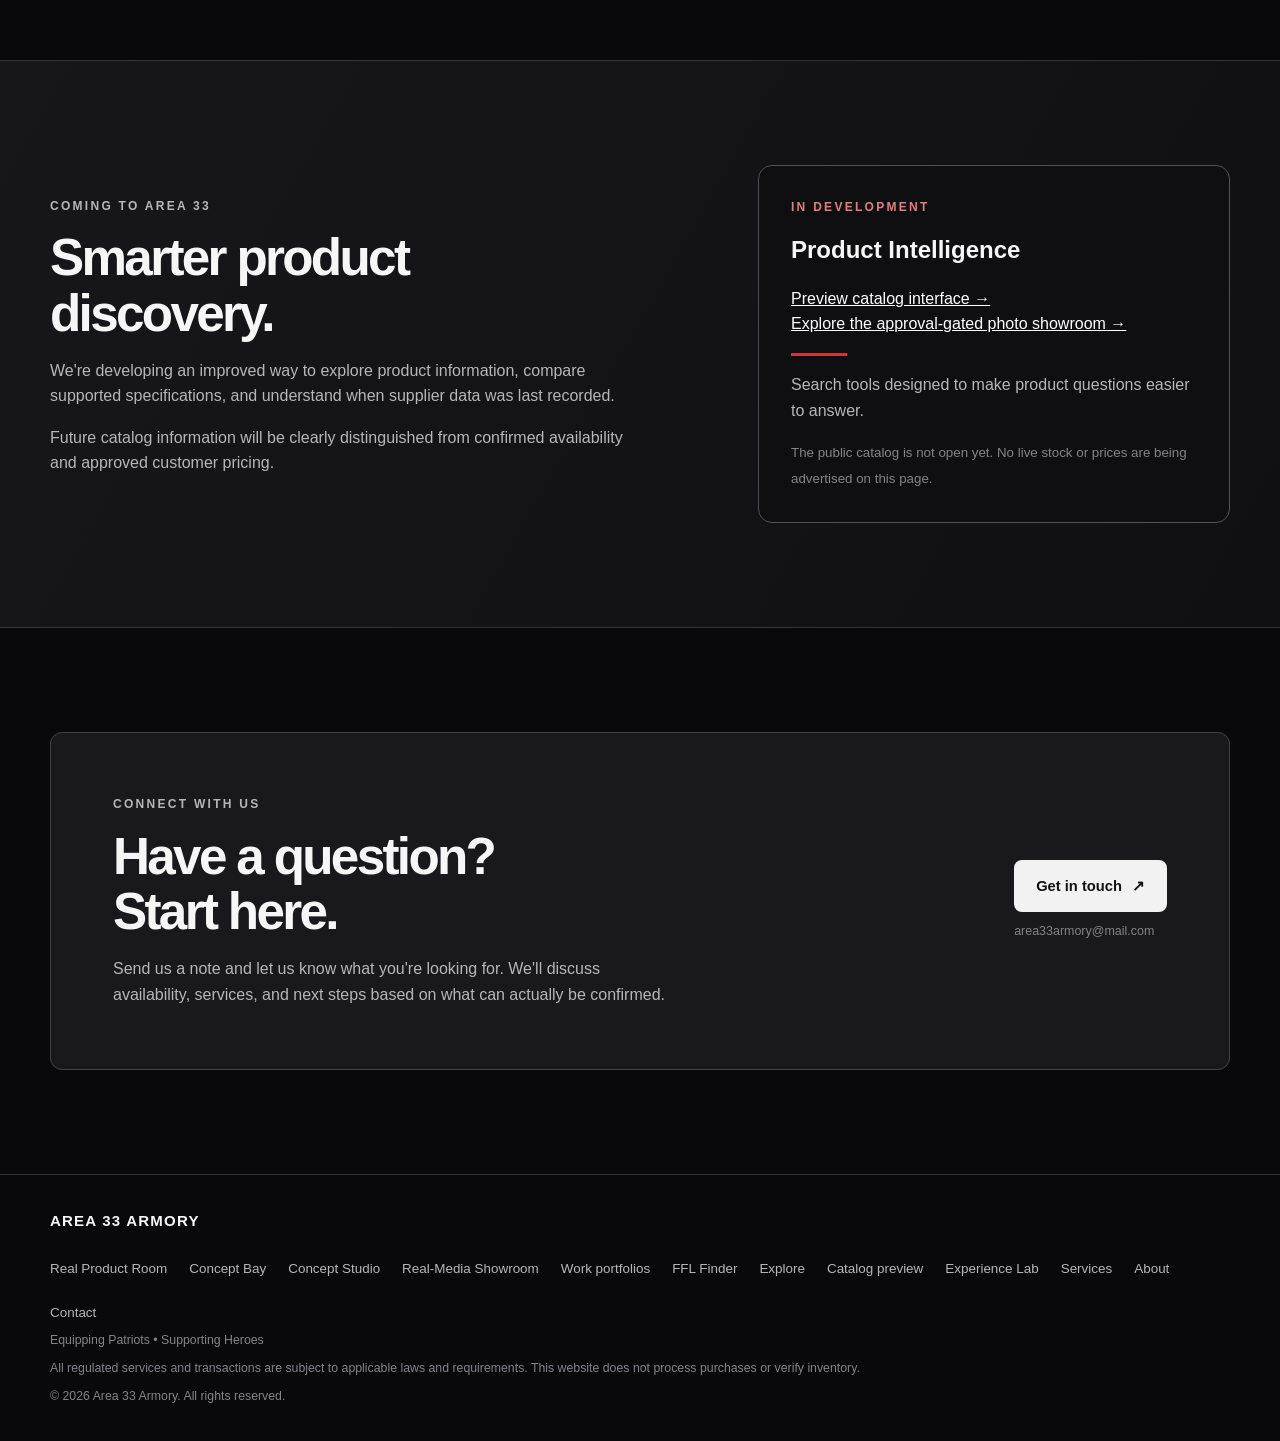
==== commit 99f19ed3: "Feature approved Randbeck discovery pipeline and Ask EVA from homepage" ====
--- a/index.html
+++ b/index.html
@@ -10,6 +10,8 @@
   <meta property="og:description" content="Veteran-owned. Missouri-based. Built on service and straight answers.">
   <meta property="og:url" content="https://area33armory.com/">
   <title>Area 33 Armory | Veteran-Owned • Missouri</title>
+  <link rel="stylesheet" href="assets/featured-opportunities.css">
+  <script type="module" src="assets/featured-opportunities-ui.js"></script>
   <style>
     :root {
       color-scheme: dark;
@@ -157,7 +159,7 @@
           <div class="eyebrow"><span class="accent">●</span> Veteran-owned · Missouri-based</div>
           <h1>Walk in curious.<br>Leave <span class="accent">inspired.</span></h1>
           <p>Come in to look around. Explore real manufacturer references, discover something you didn’t know you wanted, compare models, and ask product-aware questions with Randbeck research guidance. No purchase required.</p>
-          <div class="actions"><a class="button button-primary" href="six-view-counter.html#discover-counter">Enter the Area 33 experience <span aria-hidden="true">↗</span></a><a class="button button-secondary" href="product-room.html?product=ruger-precision-308-gen1&amp;accessory=meopta-optika6-3-18x56-rd-sfp">Explore our first real-photo showcase <span aria-hidden="true">↗</span></a><a class="button button-secondary" href="six-view-counter.html#thinking-room">Ask at the Thinking Room ↗</a><a class="button button-secondary" href="catalog.html">Browse catalog preview ↗</a></div>
+          <div class="actions"><a class="button button-primary" href="six-view-counter.html#discover-counter">Enter the Area 33 experience <span aria-hidden="true">↗</span></a><a class="button button-secondary" href="product-room.html?product=ruger-precision-308-gen1&amp;accessory=meopta-optika6-3-18x56-rd-sfp">Explore our first real-photo showcase <span aria-hidden="true">↗</span></a><a class="button button-secondary" href="six-view-counter.html#ask-eva">Ask EVA, Your Firearms Expert ↗</a><a class="button button-secondary" href="catalog.html">Browse catalog preview ↗</a></div>
           <p class="hero-note">No online checkout or unverified inventory claims. Talk with us directly.</p>
         </div>
         <div class="hero-visual" aria-label="Area 33 Armory brand">
@@ -166,6 +168,13 @@
         </div>
       </div>
     </div>
+    <section class="featured-home" id="featured-opportunities" aria-label="Featured Area 33 discoveries">
+      <div class="featured-header"><div><span class="eyebrow">FEATURED AT AREA 33</span><h2>Something worth a closer look.</h2>
+        <p>Explore highlighted products at the counter. Randbeck opportunities can appear here after public review and approval; unverified deals never appear automatically.</p></div>
+        <a class="featured-browse" href="six-view-counter.html#discover-counter">Browse all research models ↗</a></div>
+      <div id="featured-products" class="featured-products" aria-live="polite"><p>Loading discovery highlights…</p></div>
+      <p id="featured-coverage" class="featured-coverage">Research highlights only; not a live sale or inventory promise.</p>
+    </section>
     <div class="values" aria-label="What sets us apart">
       <div class="value"><strong>Veteran-owned</strong><span>Service is part of who we are.</span></div>
       <div class="value"><strong>Personal attention</strong><span>Real conversations, clear next steps.</span></div>
@@ -176,8 +185,8 @@
         <div class="section-top"><div><div class="eyebrow">Come in curious — no account required</div><h2 id="discover-title">More than another<br>product grid.</h2></div><p class="section-lede">Browse for the fun of it. Every click should lead to a clearer choice, a new discovery or a better question—not a dead-end product page.</p></div>
         <div class="discovery-grid">
           <a class="discovery-card" href="six-view-counter.html#discover-counter"><span class="discovery-index">01 / DISCOVERY ENGINE</span><span class="discovery-art" aria-hidden="true">FIND<span class="red">.</span></span><strong>Surprise me. Show me around.</strong><span class="discovery-copy">Search real research references, discover unexpected models and bring your favorites to the counter.</span><span class="discovery-arrow">Start exploring ↗</span></a>
-          <a class="discovery-card" href="six-view-counter.html#thinking-room"><span class="discovery-index">02 / RANDBECK INTELLIGENCE</span><span class="discovery-art" aria-hidden="true">THINK<span class="red">.</span></span><strong>Ask, compare, understand.</strong><span class="discovery-copy">Keep a product at the counter while you explore known variants, compatibility evidence and comparisons. Current answers are an offline research preview.</span><span class="discovery-arrow">Meet the Thinking Room ↗</span></a>
-          <a class="discovery-card" href="six-view-counter.html#all-in"><span class="discovery-index">03 / ONE-PRICE VISION</span><span class="discovery-art" aria-hidden="true">CLEAR<span class="red">.</span></span><strong>Know the whole price.</strong><span class="discovery-copy">Our goal: one verified amount including tax, shipping, receiving FFL transfer and applicable fees. A real quote still requires verified sourcing.</span><span class="discovery-arrow">See how all-in will work ↗</span></a>
+          <a class="discovery-card" href="six-view-counter.html#ask-eva"><span class="discovery-index">02 / EVA / RANDBECK INTELLIGENCE</span><span class="discovery-art" aria-hidden="true">ASK<span class="red">.</span></span><strong>Ask EVA, Your Firearms Expert.</strong><span class="discovery-copy">Keep a product at the counter while you explore known variants, compatibility evidence and comparisons. Current answers are an offline research preview.</span><span class="discovery-arrow">Ask EVA ↗</span></a>
+          <a class="discovery-card" href="six-view-counter.html#all-in"><span class="discovery-index">03 / ONE-PRICE VISION</span><span class="discovery-art" aria-hidden="true">CLEAR<span class="red">.</span></span><strong>Know the whole price.</strong><span class="discovery-copy">Our goal: one Area 33 delivered price including merchandise, tax, shipping and Area 33 charges. Your receiving dealer’s separate transfer fee is excluded and disclosed upfront.</span><span class="discovery-arrow">See how all-in will work ↗</span></a>
         </div>
       </div>
     </section>
--- a/assets/featured-opportunities.css
+++ b/assets/featured-opportunities.css
@@ -0,0 +1,22 @@
+/* Featured discoveries shared between the customer homepage and counter. */
+.featured-hub,.featured-home{width:min(1570px,calc(100% - 64px));margin:32px auto 40px;padding:28px 32px 30px;border:1px solid #4a4f52;background:linear-gradient(125deg,#252626,#171a1d);border-radius:15px;color:#f6f2eb}
+.featured-header{display:flex;gap:18px;align-items:end;justify-content:space-between;margin-bottom:23px}
+.featured-header h2{font-size:clamp(1.7rem,3vw,3rem);letter-spacing:-.048em;line-height:1.1;margin:10px 0}
+.featured-header p{max-width:700px;font-size:.86rem;line-height:1.6;color:#c7cac7;margin:0}
+.featured-header .eyebrow{font-size:.66rem;color:#d8b68a;letter-spacing:.15em}
+.featured-browse{white-space:nowrap;color:#e8cda6;text-decoration:none;font-size:.8rem;padding-bottom:5px}
+.featured-products{display:grid;grid-template-columns:repeat(3,minmax(0,1fr));gap:14px}
+.featured-tile{min-width:0;display:flex;flex-direction:column;border:1px solid #515759;background:#252c30;border-radius:11px;overflow:hidden}
+.featured-media{height:165px;background:radial-gradient(ellipse at center,#414849,#202729);display:flex;align-items:center;justify-content:center}
+.featured-media img{max-width:92%;height:91%;object-fit:contain}
+.featured-no-photo{font-size:.78rem;color:#c4ced0;max-width:160px;text-align:center}
+.featured-copy{padding:18px;display:flex;flex:1;flex-direction:column;gap:7px}
+.featured-tag{color:#e2bc8d;text-transform:uppercase;letter-spacing:.14em;font-size:.64rem}
+.featured-copy h3{font-size:1.06rem;line-height:1.3;margin:0}
+.featured-copy p{font-size:.78rem;color:#c6cecf;line-height:1.55;margin:0}
+.featured-product-name{font-size:.71rem;color:#bac3c2;margin-top:5px}
+.featured-link{background:#d7bb92;color:#1d1a17;text-decoration:none;font-size:.76rem;font-weight:800;padding:11px 13px;margin-top:auto;border-radius:7px;align-self:start}
+.featured-link:hover{background:#f1d8b1}
+.featured-coverage{font-size:.74rem;color:#c2c4c4;margin:17px 0 0}
+@media(max-width:900px){.featured-hub,.featured-home{width:calc(100% - 30px);padding:22px}.featured-products{grid-template-columns:repeat(2,minmax(0,1fr))}}
+@media(max-width:650px){.featured-header{display:block}.featured-browse{display:inline-block;margin-top:12px}.featured-products{grid-template-columns:1fr}.featured-tile{flex-direction:row}.featured-media{min-width:115px;width:33%;height:auto;min-height:174px}.featured-copy{padding:13px}.featured-copy h3{font-size:.91rem}.featured-link{font-size:.7rem;padding:9px 10px}}
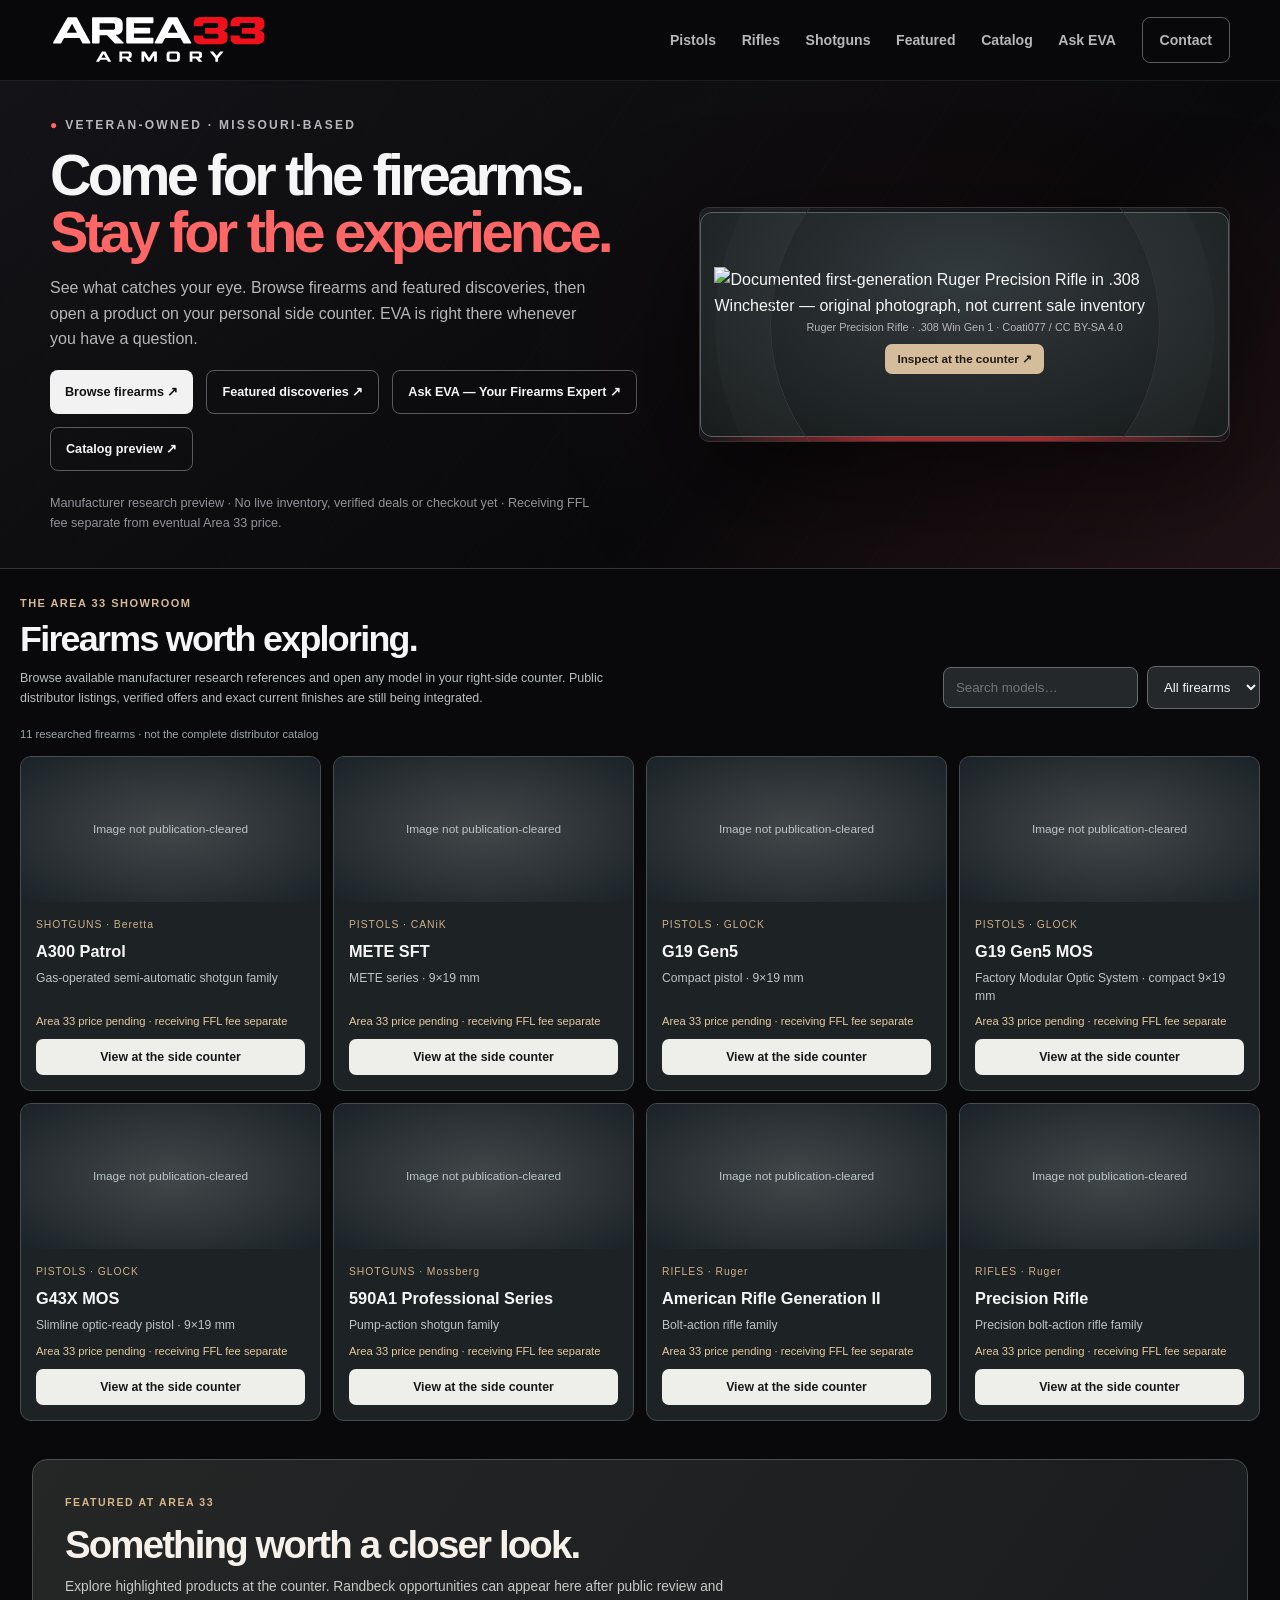
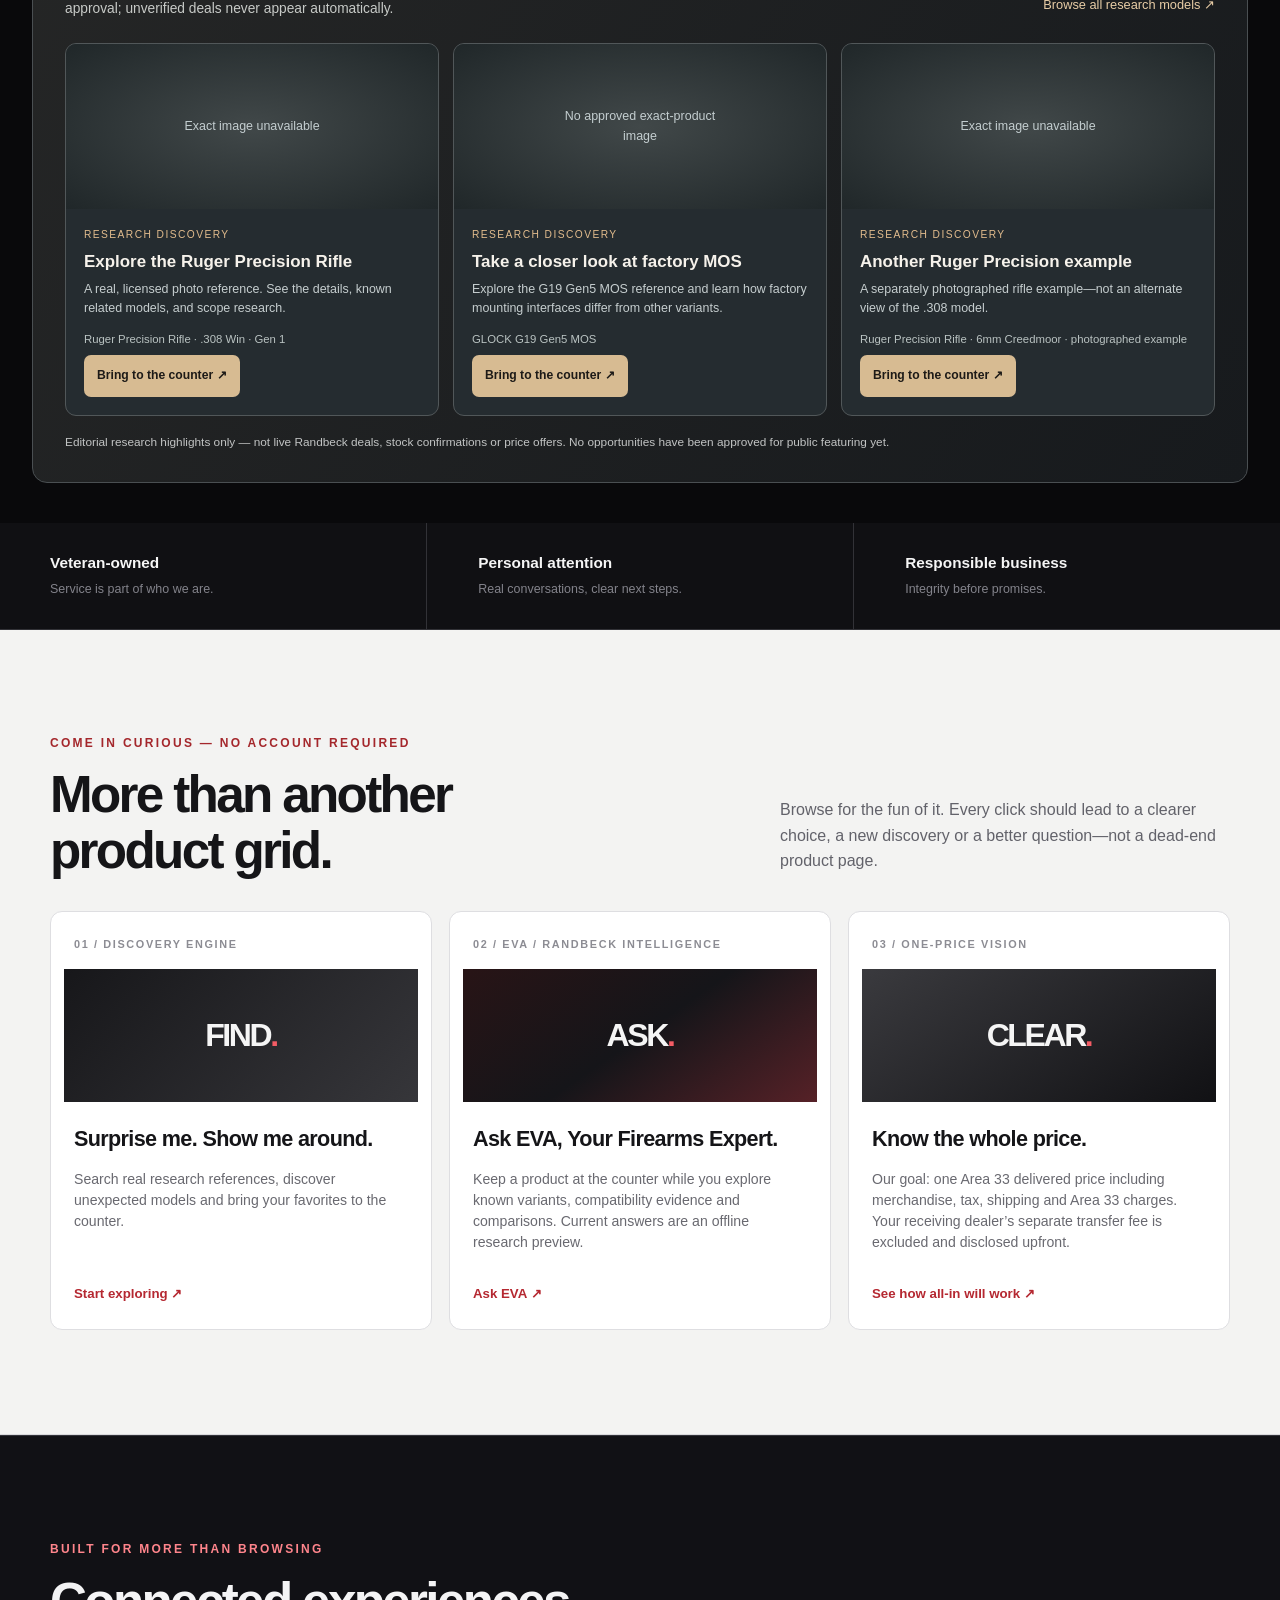
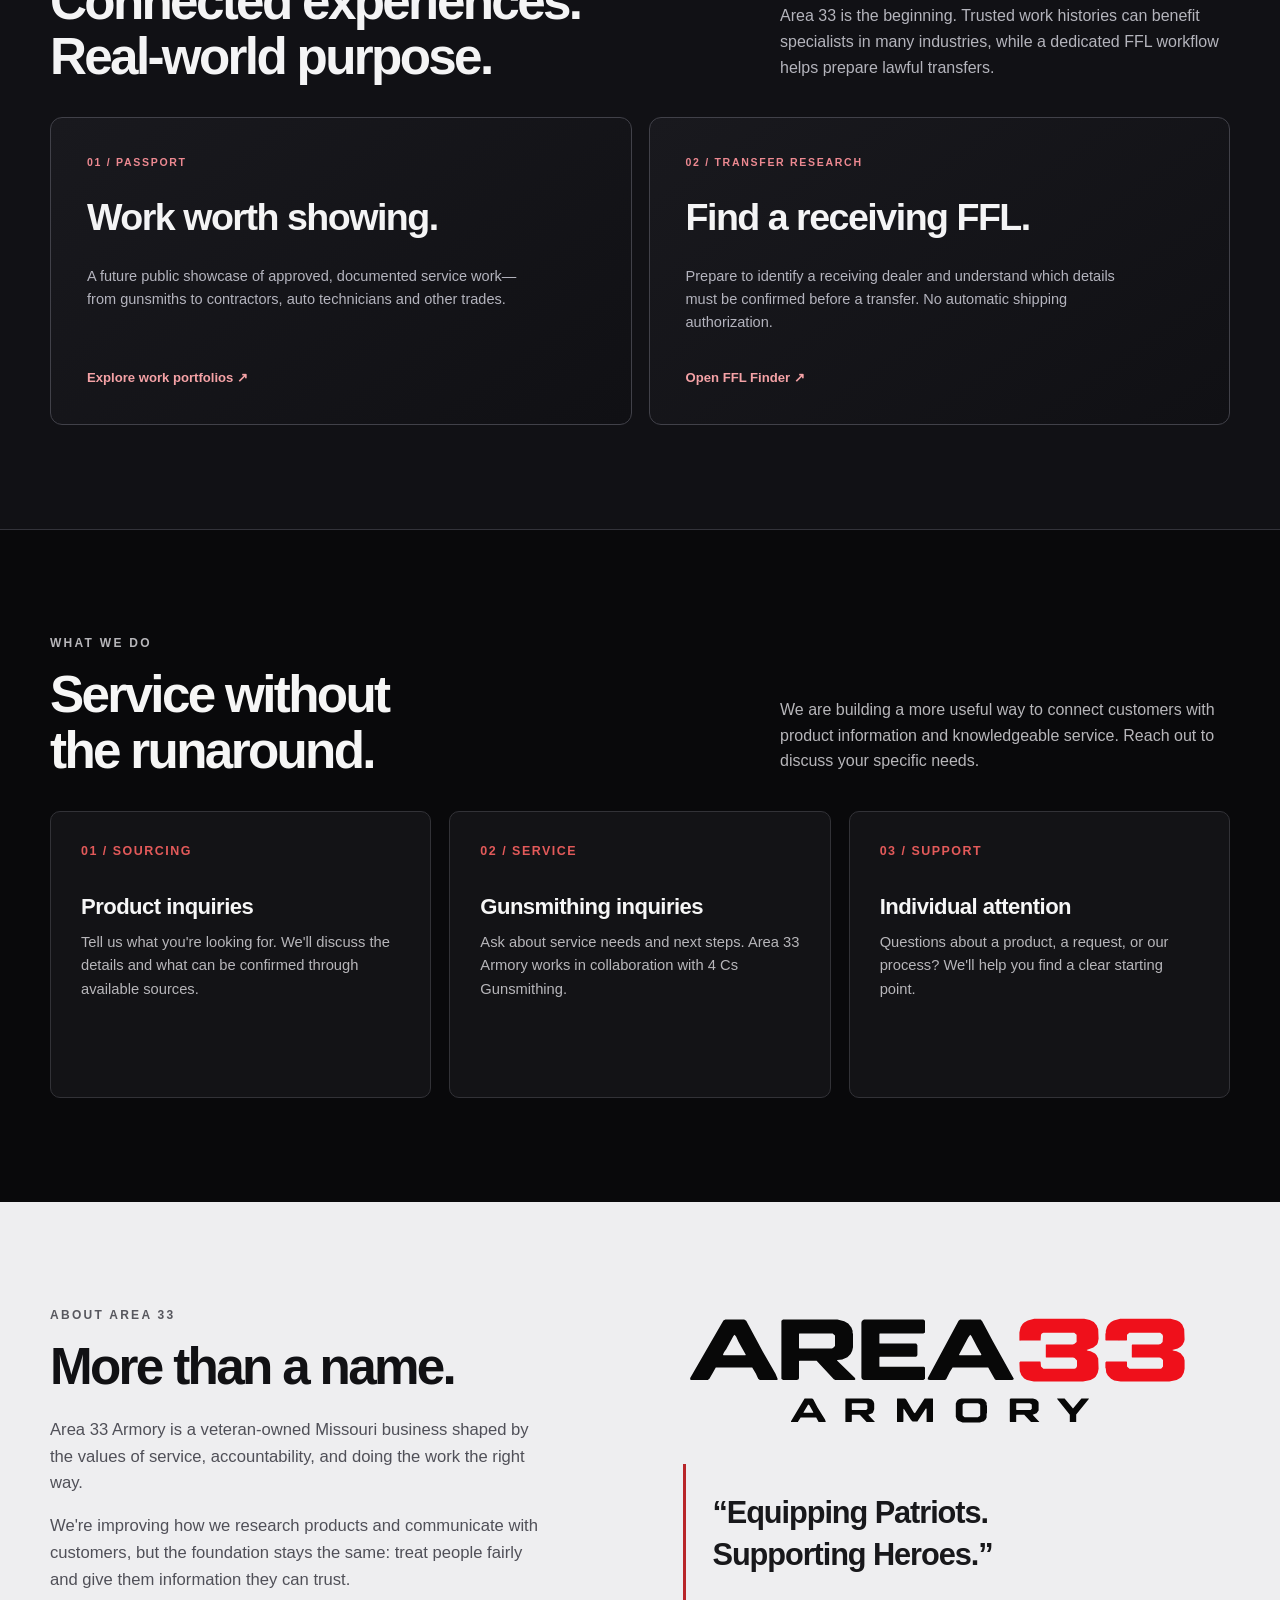
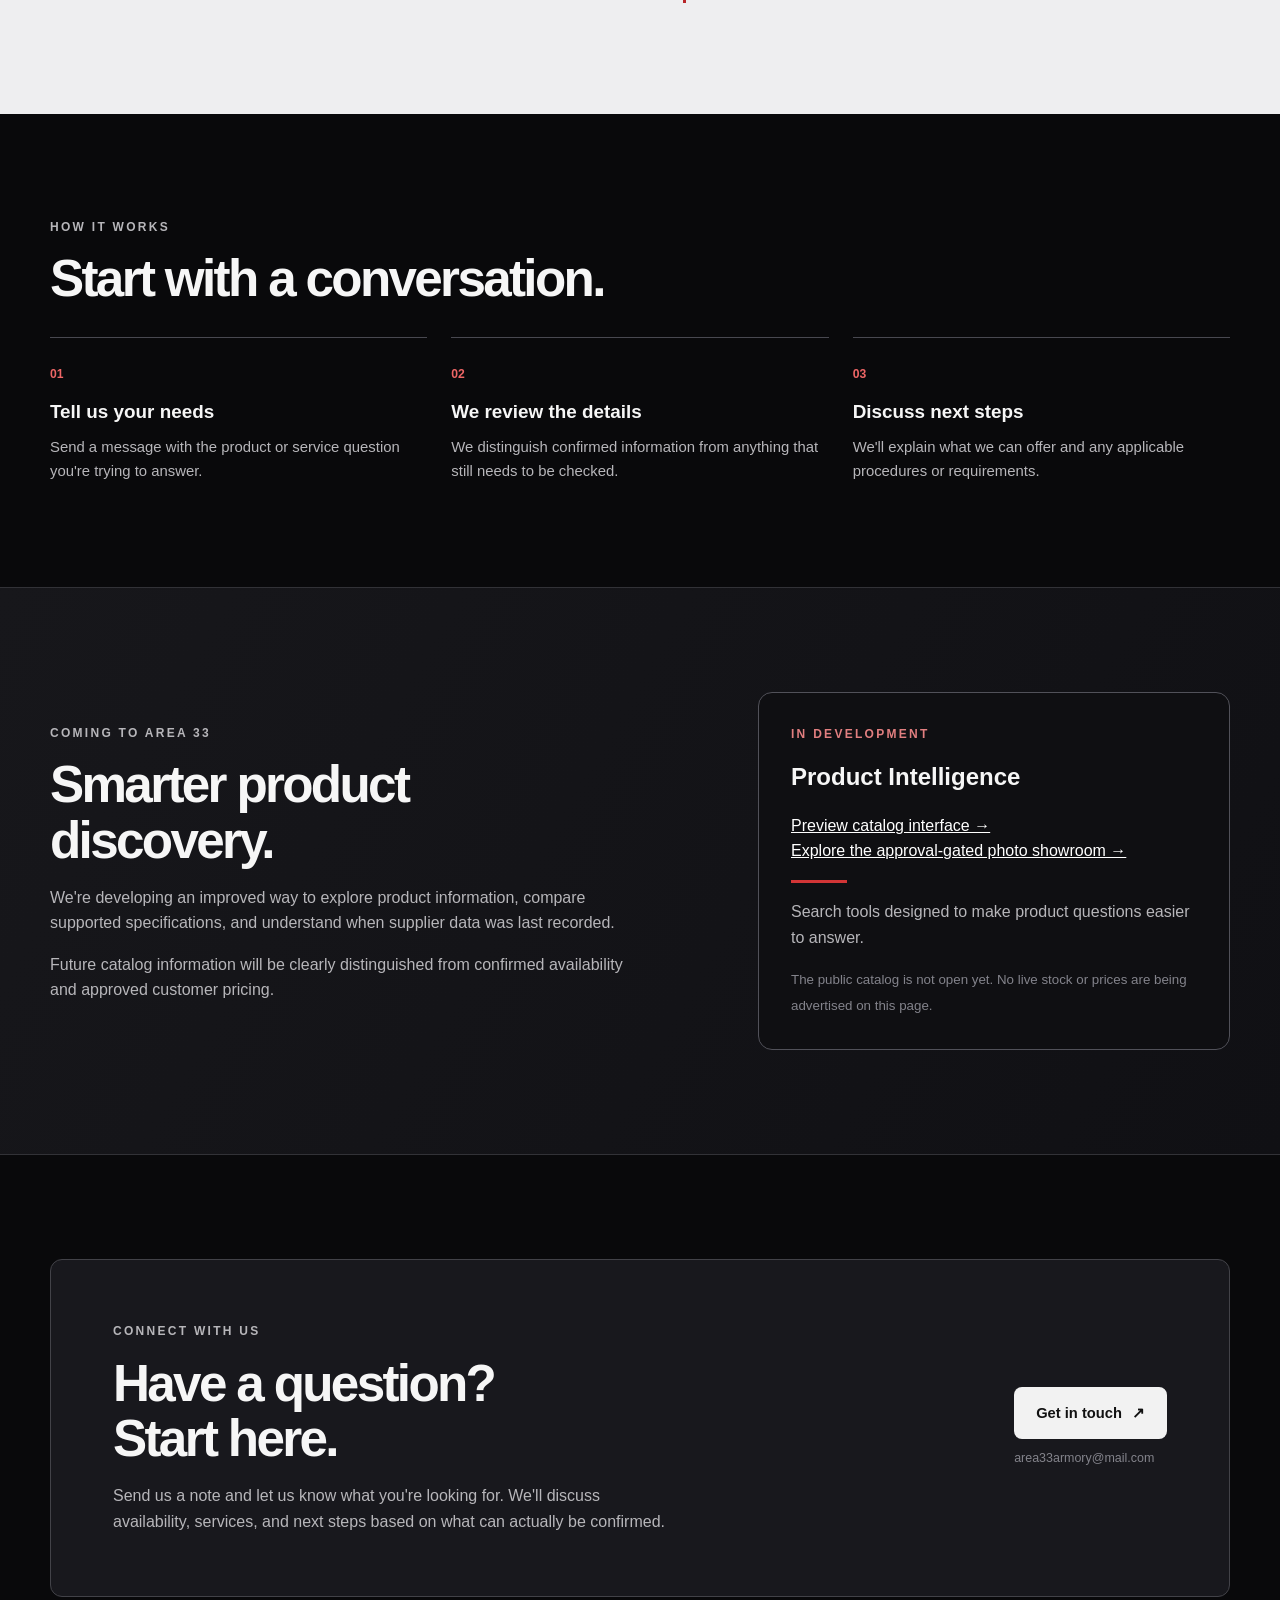
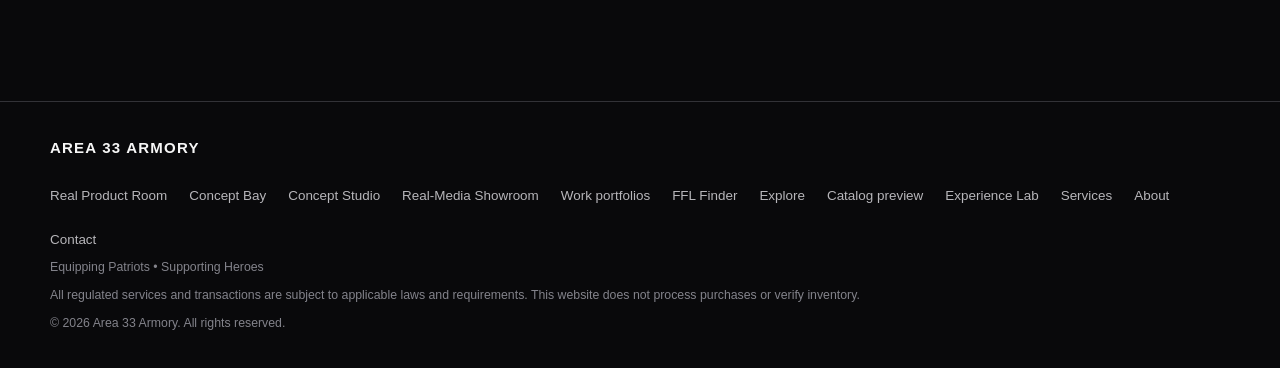
==== commit fe5bde70: "Show firearms first on homepage with sliding right-side inspection and EVA counter" ====
--- a/index.html
+++ b/index.html
@@ -11,6 +11,8 @@
   <meta property="og:url" content="https://area33armory.com/">
   <title>Area 33 Armory | Veteran-Owned • Missouri</title>
   <link rel="stylesheet" href="assets/featured-opportunities.css">
+  <link rel="stylesheet" href="assets/side-counter.css">
+  <script type="module" src="assets/side-counter-ui.js"></script>
   <script type="module" src="assets/featured-opportunities-ui.js"></script>
   <style>
     :root {
@@ -140,10 +142,14 @@
     <div class="container nav">
       <a class="identity" href="#top" aria-label="Area 33 Armory home"><img class="site-logo" src="assets/area33-logo-dark.svg" alt="Area 33 Armory" width="240" height="57"></a>
       <nav class="desktop-nav" aria-label="Main navigation">
-        <a href="six-view-counter.html">Discover &amp; Think</a><a href="six-view-counter.html">Discover &amp; Think</a><a href="product-room.html">Real Product Room</a><a href="experience-bay.html">Concept Bay</a><a href="studio.html">Concept Studio</a><a href="showroom.html">Real-Media Showroom</a><a href="portfolio.html">Work portfolios</a><a href="ffl-finder.html">FFL Finder</a><a href="explore.html">Explore</a>
+        <a href="#home-firearms" data-shop-department="pistols">Pistols</a>
+        <a href="#home-firearms" data-shop-department="rifles">Rifles</a>
+        <a href="#home-firearms" data-shop-department="shotguns">Shotguns</a>
+        <a href="#featured-opportunities">Featured</a>
+        <a href="catalog.html">Catalog</a>
+        <a href="#home-firearms" data-side-counter-product="glock-g19-gen5-mos" data-side-counter-tab="eva">Ask EVA</a>
         <a class="small-cta" href="contact.html">Contact</a>
-      </nav>
-      <details class="mobile-menu">
+      </nav>     <details class="mobile-menu">
         <summary>Menu</summary>
         <nav aria-label="Mobile navigation">
           <a href="product-room.html">Real Product Room</a><a href="experience-bay.html">Concept Bay</a><a href="studio.html">Concept Studio</a><a href="showroom.html">Real-Media Showroom</a><a href="portfolio.html">Work portfolios</a><a href="ffl-finder.html">FFL Finder</a>
@@ -157,17 +163,38 @@
       <div class="container hero-grid">
         <div>
           <div class="eyebrow"><span class="accent">●</span> Veteran-owned · Missouri-based</div>
-          <h1>Walk in curious.<br>Leave <span class="accent">inspired.</span></h1>
-          <p>Come in to look around. Explore real manufacturer references, discover something you didn’t know you wanted, compare models, and ask product-aware questions with Randbeck research guidance. No purchase required.</p>
-          <div class="actions"><a class="button button-primary" href="six-view-counter.html#discover-counter">Enter the Area 33 experience <span aria-hidden="true">↗</span></a><a class="button button-secondary" href="product-room.html?product=ruger-precision-308-gen1&amp;accessory=meopta-optika6-3-18x56-rd-sfp">Explore our first real-photo showcase <span aria-hidden="true">↗</span></a><a class="button button-secondary" href="six-view-counter.html#ask-eva">Ask EVA, Your Firearms Expert ↗</a><a class="button button-secondary" href="catalog.html">Browse catalog preview ↗</a></div>
-          <p class="hero-note">No online checkout or unverified inventory claims. Talk with us directly.</p>
-        </div>
-        <div class="hero-visual" aria-label="Area 33 Armory brand">
-          <img class="hero-logo" src="assets/area33-logo-dark.svg" alt="Area 33 Armory" width="550" height="129">
-          <span class="visual-label">Equipping Patriots · Supporting Heroes</span>
-        </div>
-      </div>
-    </div>
+          <h1>Come for the firearms.<br><span class="accent">Stay for the experience.</span></h1>
+          <p>See what catches your eye. Browse firearms and featured discoveries, then open a product on your personal side counter. EVA is right there whenever you have a question.</p>
+          <div class="actions">
+           <a class="button button-primary" href="#home-firearms">Browse firearms ↗</a>
+           <a class="button button-secondary" href="#featured-opportunities">Featured discoveries ↗</a>
+           <a class="button button-secondary" href="#home-firearms" data-side-counter-product="glock-g19-gen5-mos" data-side-counter-tab="eva">Ask EVA — Your Firearms Expert ↗</a>
+           <a class="button button-secondary" href="catalog.html">Catalog preview ↗</a>
+          </div>
+          <p class="hero-note">Manufacturer research preview · No live inventory, verified deals or checkout yet · Receiving FFL fee separate from eventual Area 33 price.</p>
+        </div>
+        <div class="hero-visual" aria-label="Real firearm research photography">
+          <div class="hero-feature-photo">
+            <img src="https://upload.wikimedia.org/wikipedia/commons/b/ba/Ruger_Precision_Rifle_308_Gen_1.jpg"
+              referrerpolicy="no-referrer" alt="Documented first-generation Ruger Precision Rifle in .308 Winchester — original photograph, not current sale inventory">
+            <p>Ruger Precision Rifle · .308 Win Gen 1 · Coati077 / CC BY-SA 4.0</p>
+            <button type="button" class="hero-feature-open" data-side-counter-product="ruger-precision-308-gen1">Inspect at the counter ↗</button>
+          </div>
+        </div>
+      </div>
+    </div>
+    <section class="home-firearms-section" id="home-firearms" aria-label="Browse firearms">
+      <div class="home-firearms-head">
+        <div><span class="eyebrow">THE AREA 33 SHOWROOM</span><h2>Firearms worth exploring.</h2>
+          <p>Browse available manufacturer research references and open any model in your right-side counter. Public distributor listings, verified offers and exact current finishes are still being integrated.</p></div>
+        <div class="home-firearms-tools"><input id="home-firearms-query" type="search" maxlength="120" placeholder="Search models…" aria-label="Search firearm research references">
+          <select id="home-firearms-category" aria-label="Filter firearm category">
+            <option value="all">All firearms</option><option value="pistols">Pistols</option><option value="rifles">Rifles</option><option value="shotguns">Shotguns</option>
+          </select></div>
+      </div>
+      <p id="home-firearms-count" class="home-firearms-count">Browse our current research set</p>
+      <div id="home-firearms-gallery" class="home-firearms-gallery" aria-live="polite"></div>
+    </section>
     <section class="featured-home" id="featured-opportunities" aria-label="Featured Area 33 discoveries">
       <div class="featured-header"><div><span class="eyebrow">FEATURED AT AREA 33</span><h2>Something worth a closer look.</h2>
         <p>Explore highlighted products at the counter. Randbeck opportunities can appear here after public review and approval; unverified deals never appear automatically.</p></div>
@@ -240,6 +267,29 @@
       </div>
     </section>
   </main>
+  <div class="side-counter-backdrop" id="area33-side-backdrop" hidden></div>
+  <button id="area33-reopen-counter" class="side-counter-reopen" type="button" hidden>YOUR COUNTER ↗</button>
+  <aside id="area33-side-counter" class="area33-side-counter" aria-label="Your Area 33 product counter" aria-hidden="true" hidden>
+    <div class="side-counter-header">
+      <div class="side-counter-heading"><div class="side-counter-brand"><small>AREA 33 · YOUR SIDE COUNTER</small><strong>Explore without leaving the store.</strong></div>
+        <button id="side-counter-close" type="button" class="side-counter-close">Close ✕</button></div>
+      <h2 id="side-counter-product-name">Selected firearm</h2>
+      <p id="side-counter-product-meta">Research reference · Not live inventory</p>
+    </div>
+    <div class="side-tabs" role="tablist" aria-label="Product counter sections">
+      <button id="side-tab-inspect" role="tab" aria-selected="true" type="button">Inspect</button>
+      <button id="side-tab-models" role="tab" aria-selected="false" type="button">Models</button>
+      <button id="side-tab-accessories" role="tab" aria-selected="false" type="button">Accessories</button>
+      <button id="side-tab-eva" role="tab" aria-selected="false" type="button">Ask EVA</button>
+    </div>
+    <div id="side-counter-body" class="side-counter-content" role="tabpanel" aria-label="Selected product information"></div>
+    <div class="side-counter-footer">
+      <div class="side-counter-actions"><button type="button" id="side-save">☆ Save</button><button type="button" id="side-compare">+ Compare</button></div>
+      <p id="side-saved-status">Saved here for this visit only.</p>
+      <div id="side-comparison-list" class="side-comparison-list"></div>
+      <a id="side-full-counter" class="side-full-link" href="six-view-counter.html">Open full product counter ↗</a>
+    </div>
+  </aside>
   <footer>
     <div class="container">
       <div class="footer-inner"><div class="footer-brand">AREA 33 ARMORY</div><nav class="footer-links" aria-label="Footer navigation"><a href="product-room.html">Real Product Room</a><a href="experience-bay.html">Concept Bay</a><a href="studio.html">Concept Studio</a><a href="showroom.html">Real-Media Showroom</a><a href="portfolio.html">Work portfolios</a><a href="ffl-finder.html">FFL Finder</a><a href="explore.html">Explore</a><a href="catalog.html">Catalog preview</a><a href="experience-lab.html">Experience Lab</a><a href="#services">Services</a><a href="#about">About</a><a href="contact.html">Contact</a></nav></div>
--- a/assets/side-counter.css
+++ b/assets/side-counter.css
@@ -0,0 +1,122 @@
+/* Area 33: merchandise-first storefront with an optional, non-modal
+   right-hand product counter. This is not a checkout or a live distributor feed. */
+:root{--side-width:clamp(400px,35vw,520px)}
+body{transition:padding-right .22s ease}
+body.area33-side-open{padding-right:var(--side-width)}
+body.area33-side-open .nav{max-width:100%}
+body.area33-side-open .featured-home{max-width:calc(100% - 32px)}
+/* Show products in the first viewport instead of hiding the shop below a 640px brand banner */
+body .hero-grid{min-height:315px;padding-block:35px;gap:25px}
+body .hero h1{font-size:clamp(2.55rem,4.5vw,4.65rem);margin:12px 0 14px}
+body .hero p{font-size:1rem}
+body .hero .actions{margin-top:18px}
+body .hero .actions .button{min-height:44px;padding:10px 15px;font-size:.79rem}
+body .hero-visual{min-height:235px}
+.hero-feature-photo{height:225px;display:flex;flex-direction:column;align-items:center;justify-content:center;border-radius:12px;border:1px solid #595f61;background:radial-gradient(ellipse at 50% 30%,#333a3d,#15191a)}
+.hero-feature-photo img{max-height:170px;max-width:95%;object-fit:contain}
+.hero-feature-photo p{font-size:.68rem!important;padding:0 15px;text-align:center}
+.hero-feature-open{background:#d5bc9b;color:#1e1b17;border:0;border-radius:7px;padding:8px 12px;font-size:.73rem;font-weight:800;margin:8px}
+.home-category-bar{display:flex;align-items:center;gap:11px;flex-wrap:wrap;margin:7px 0 22px}
+.home-category-bar a{font-size:.81rem;font-weight:800;color:#ebeff1;border:1px solid #565b5e;border-radius:99px;padding:8px 17px}
+.home-category-bar a:hover{background:#2b3033}
+.home-firearms-section{margin:20px auto 38px;padding:0 20px;width:min(1570px,100%)}
+.home-firearms-head{display:flex;align-items:end;justify-content:space-between;gap:18px;margin-bottom:17px}
+.home-firearms-head h2{font-size:clamp(1.65rem,2.8vw,2.6rem);margin:5px 0 0;letter-spacing:-.048em;line-height:1.1}
+.home-firearms-head p{font-size:.78rem;color:#b9c0c2;margin:10px 0 0;max-width:590px}
+.home-firearms-head .eyebrow{color:#d5b993;font-size:.69rem;letter-spacing:.13em}
+.home-firearms-tools{display:flex;gap:9px;align-items:center;flex-wrap:wrap}
+.home-firearms-tools input,.home-firearms-tools select{background:#24282b;border:1px solid #646a6d;padding:12px;border-radius:8px;color:#f3f3f3;font-size:.83rem;max-width:220px;min-width:0}
+.home-firearms-count{font-size:.7rem;color:#9da7ac;margin:0 0 12px}
+.home-firearms-gallery{display:grid;grid-template-columns:repeat(4,minmax(0,1fr));gap:12px;max-height:665px;overflow:auto}
+.home-firearm-card{display:flex;flex-direction:column;min-width:0;border:1px solid #464c50;border-radius:11px;overflow:hidden;background:#1d2225}
+.browse-product-photo{height:145px;background:radial-gradient(ellipse at 50% 50%,#424749,#1b2227);display:grid;place-items:center;overflow:hidden}
+.browse-product-photo img{max-width:95%;height:95%;object-fit:contain}
+.missing-photo{font-size:.74rem;line-height:1.5;text-align:center;color:#bac5c8;padding:12px}
+.home-firearm-copy{padding:15px;flex:1;display:flex;flex-direction:column;gap:8px}
+.home-product-category{font-size:.65rem;letter-spacing:.09em;color:#cdb08a}
+.home-firearm-copy h3{font-size:1.02rem;margin:0;line-height:1.2}
+.home-firearm-copy p{font-size:.76rem;color:#bec5c6;margin:0;line-height:1.48}
+.home-card-price{font-size:.7rem;color:#e6c99d;margin-top:auto}
+.home-counter-button{background:#eeeeeb;color:#161718;font-size:.77rem;font-weight:850;border:0;border-radius:7px;padding:11px 10px;text-align:center}
+.home-counter-button:hover{background:#d0bda4}
+.home-no-results{color:#c5c9cb;font-size:.83rem}
+.side-counter-backdrop{position:fixed;inset:0;background:#040506a8;z-index:90}
+.area33-side-counter{position:fixed;top:0;right:0;bottom:0;z-index:92;width:var(--side-width);background:#121719;color:#f2f4f3;border-left:1px solid #6b6260;box-shadow:-12px 0 35px #0008;display:flex;flex-direction:column;min-height:0}
+.area33-side-counter[hidden],.side-counter-backdrop[hidden],.side-counter-reopen[hidden]{display:none!important}
+.area33-side-counter button,.area33-side-counter input{font:inherit}
+.area33-side-counter button:focus-visible,.area33-side-counter a:focus-visible,.area33-side-counter input:focus-visible{outline:2px solid #f1d2a4;outline-offset:2px}
+.side-counter-header{flex-shrink:0;border-bottom:1px solid #454c4e;background:#22282b;padding:15px 19px}
+.side-counter-heading{display:flex;align-items:center;justify-content:space-between;gap:12px;margin-bottom:12px}
+.side-counter-brand{display:grid;gap:3px}.side-counter-brand small{font-size:.61rem;letter-spacing:.14em;color:#e2bd8e}.side-counter-brand strong{font-size:.93rem}
+.side-counter-close{border:1px solid #6f7678;background:#2e3436;color:#fff;border-radius:8px;padding:8px 11px;font-size:.8rem;white-space:nowrap}
+.side-counter-header h2{font-size:clamp(1.07rem,1.5vw,1.45rem);letter-spacing:-.02em;margin:0 0 4px}
+.side-counter-header>p{margin:0;color:#b7c2c6;font-size:.66rem;letter-spacing:.04em}
+.side-tabs{display:grid;grid-template-columns:repeat(4,minmax(0,1fr));background:#1a2023;border-bottom:1px solid #454f51}
+.side-tabs button{background:transparent;color:#c0c7cb;border:0;padding:14px 5px 12px;font-size:.72rem;font-weight:800;border-bottom:3px solid transparent}
+.side-tabs button[aria-selected=true]{color:#f7e5c9;border-bottom-color:#d7b58c;background:#283033}
+.side-counter-content{overflow-y:auto;overscroll-behavior:contain;min-height:0;flex:1;padding:19px}
+.side-counter-content h3{font-size:1.16rem;margin:9px 0 10px;letter-spacing:-.02em}
+.side-counter-content>p{font-size:.81rem;line-height:1.55;color:#c6cbcb}
+.side-product-photo{position:relative;min-height:225px;border:1px solid #4b5355;border-radius:11px;background:radial-gradient(ellipse at center,#454d50,#1b2326);display:flex;align-items:center;justify-content:center;overflow:hidden;flex-direction:column}
+.side-product-photo img{max-width:96%;width:100%;max-height:210px;object-fit:contain}
+.side-photo-credit{font-size:.58rem;color:#e2e5e2;margin:0;padding:5px 12px;text-align:center}
+.side-stack{padding:12px 0}
+.side-subtitle,.side-muted{font-size:.83rem;color:#cbd0d0;line-height:1.55}
+.side-facts{font-size:.81rem;color:#dfe4e4;line-height:1.55;padding-left:20px}
+.side-facts li{margin-bottom:7px}
+.side-evidence-note{font-size:.72rem!important;color:#abb6b7!important;line-height:1.55}
+.counter-source-link{display:inline-block;color:#ecd0a7!important;text-decoration:underline!important;text-underline-offset:3px;font-size:.74rem;margin-top:7px}
+.side-price{padding:18px;margin:18px 0;border:1px solid #87745e;background:#312b25;border-radius:11px}
+.side-price small{letter-spacing:.1em;color:#e0bb8a;font-size:.63rem}
+.side-price strong{display:block;font-size:1.17rem;margin:5px 0}
+.side-price p{font-size:.74rem;color:#e0d5c6;margin:0;line-height:1.45}
+.side-primary{border:0;background:#e6cda9;color:#211b14;border-radius:9px;font-size:.79rem;font-weight:850;padding:13px 18px;margin-top:9px;width:100%}
+.side-action{background:#2e3436;border:1px solid #767375;color:#fafafa;font-size:.75rem;padding:11px 12px;border-radius:7px}
+.side-related{border-bottom:1px solid #495354;padding:15px 0;display:flex;justify-content:space-between;align-items:center;gap:13px}
+.side-related strong{font-size:.83rem}.side-related p{font-size:.74rem;color:#c0c8cb;margin:4px 0;line-height:1.45}
+.side-related button{flex-shrink:0;border:1px solid #a69176;background:#3a332e;color:#f9dfbf;border-radius:6px;padding:9px 12px}
+.side-related .counter-source-link{white-space:nowrap}
+.side-eva-log{max-height:310px;overflow:auto;display:flex;flex-direction:column;gap:11px;margin:18px 0;border:1px solid #4c5758;background:#1c2326;border-radius:9px;padding:13px}
+.side-eva-answer{background:#30383a;border:1px solid #606b6d;padding:13px;border-radius:9px}
+.side-eva-answer strong{font-size:.75rem}
+.side-eva-answer p,.side-eva-user{font-size:.77rem;line-height:1.55;color:#e4e7e6}
+.side-eva-user{align-self:flex-end;background:#54483a;padding:10px 13px;border-radius:9px;max-width:92%;margin:0}
+.side-source-links{display:flex;gap:8px;flex-wrap:wrap}
+.side-eva-prompts{display:grid;grid-template-columns:repeat(2,minmax(0,1fr));gap:8px}
+.side-prompt{border:1px solid #7d786e;background:#2d3435;color:#f4f4f1;border-radius:8px;padding:10px;font-size:.71rem;text-align:left}
+.side-eva-form{display:flex;gap:8px;margin:14px 0}.side-eva-form input{min-width:0;flex:1;padding:12px;border-radius:8px;background:#2e3436;border:1px solid #80878a;color:#f1f5f5;font-size:.77rem}.side-eva-form button{margin:0;width:auto;flex-shrink:0}
+.side-counter-footer{flex-shrink:0;padding:12px 17px 18px;border-top:1px solid #465052;background:#242a2d}
+.side-counter-actions{display:flex;gap:9px}.side-counter-actions button{flex:1;border:1px solid #a1927d;background:#393630;color:#ffe8c8;padding:11px 8px;border-radius:8px;font-size:.75rem}
+.side-counter-actions button:disabled{opacity:.55}
+.side-counter-footer p{font-size:.67rem;color:#c3cacc;margin:7px 0}
+.side-counter-footer .side-full-link{color:#f0ca95;font-size:.78rem;text-decoration:underline}
+.side-comparison-list{display:flex;flex-wrap:wrap;gap:7px;margin:9px 0;font-size:.67rem;color:#afb7b8}
+.side-compare-chip{font-size:.65rem;background:#333b3b;color:#f8f8f4;border:1px solid #667477;border-radius:99px;padding:6px 9px}
+.side-counter-reopen{position:fixed;right:0;top:35%;z-index:88;border:1px solid #bda886;background:#202627;color:#f5d6a8;box-shadow:-5px 4px 16px #0007;border-radius:9px 0 0 9px;padding:12px 10px;writing-mode:vertical-rl;font-weight:850;font-size:.75rem;letter-spacing:.08em}
+@media(min-width:901px){.side-counter-backdrop{display:none!important}.area33-side-counter{width:var(--side-width)}}
+@media(max-width:1150px){:root{--side-width:420px}.home-firearms-gallery{grid-template-columns:repeat(3,minmax(0,1fr))}}
+@media(max-width:900px){
+ body.area33-side-open{padding-right:0;overflow:hidden}
+ .area33-side-counter{width:min(100%,520px);max-width:100vw}
+ .home-firearms-gallery{grid-template-columns:repeat(2,minmax(0,1fr))}
+ .home-firearms-head{align-items:start;flex-direction:column}
+ .hero-grid{min-height:0!important;padding-block:28px!important}
+ .hero-visual{display:none!important}
+ .featured-home{margin-top:10px}
+}
+@media(max-width:600px){
+ .home-firearms-section{padding:0 14px}
+ .home-firearms-gallery{grid-template-columns:repeat(2,minmax(0,1fr));max-height:none}
+ .browse-product-photo{height:108px}
+ .home-firearm-copy{padding:11px}
+ .home-firearm-copy h3{font-size:.85rem}
+ .home-firearm-copy p{font-size:.68rem}
+ .home-counter-button{font-size:.69rem}
+ .home-firearms-tools input{width:150px}
+ .home-firearms-tools select{width:125px}
+ .side-counter-content{padding:15px}
+ .side-tabs button{font-size:.7rem}
+ .side-eva-form{display:block}.side-eva-form input{width:100%}.side-eva-form button{width:100%;margin-top:8px}
+ .side-eva-prompts{grid-template-columns:1fr}
+}
+@media(prefers-reduced-motion:reduce){body{transition:none}}
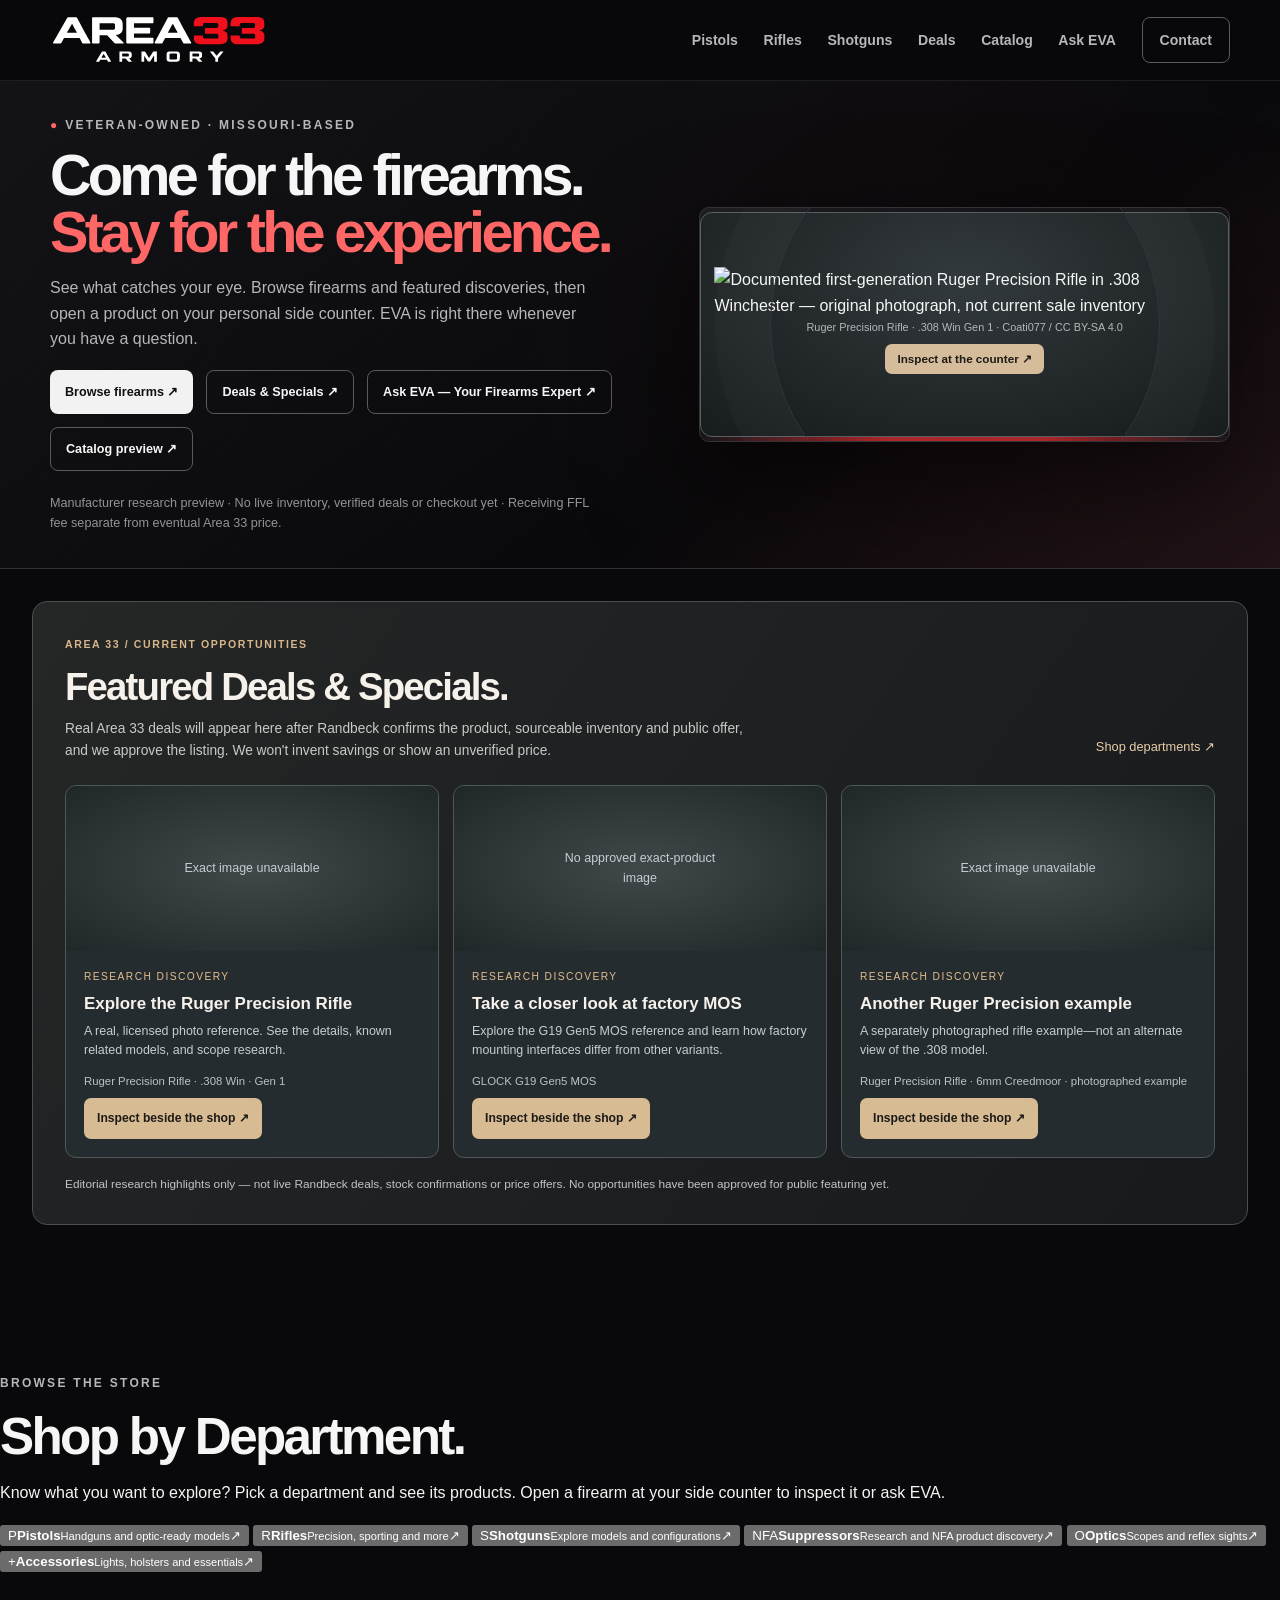
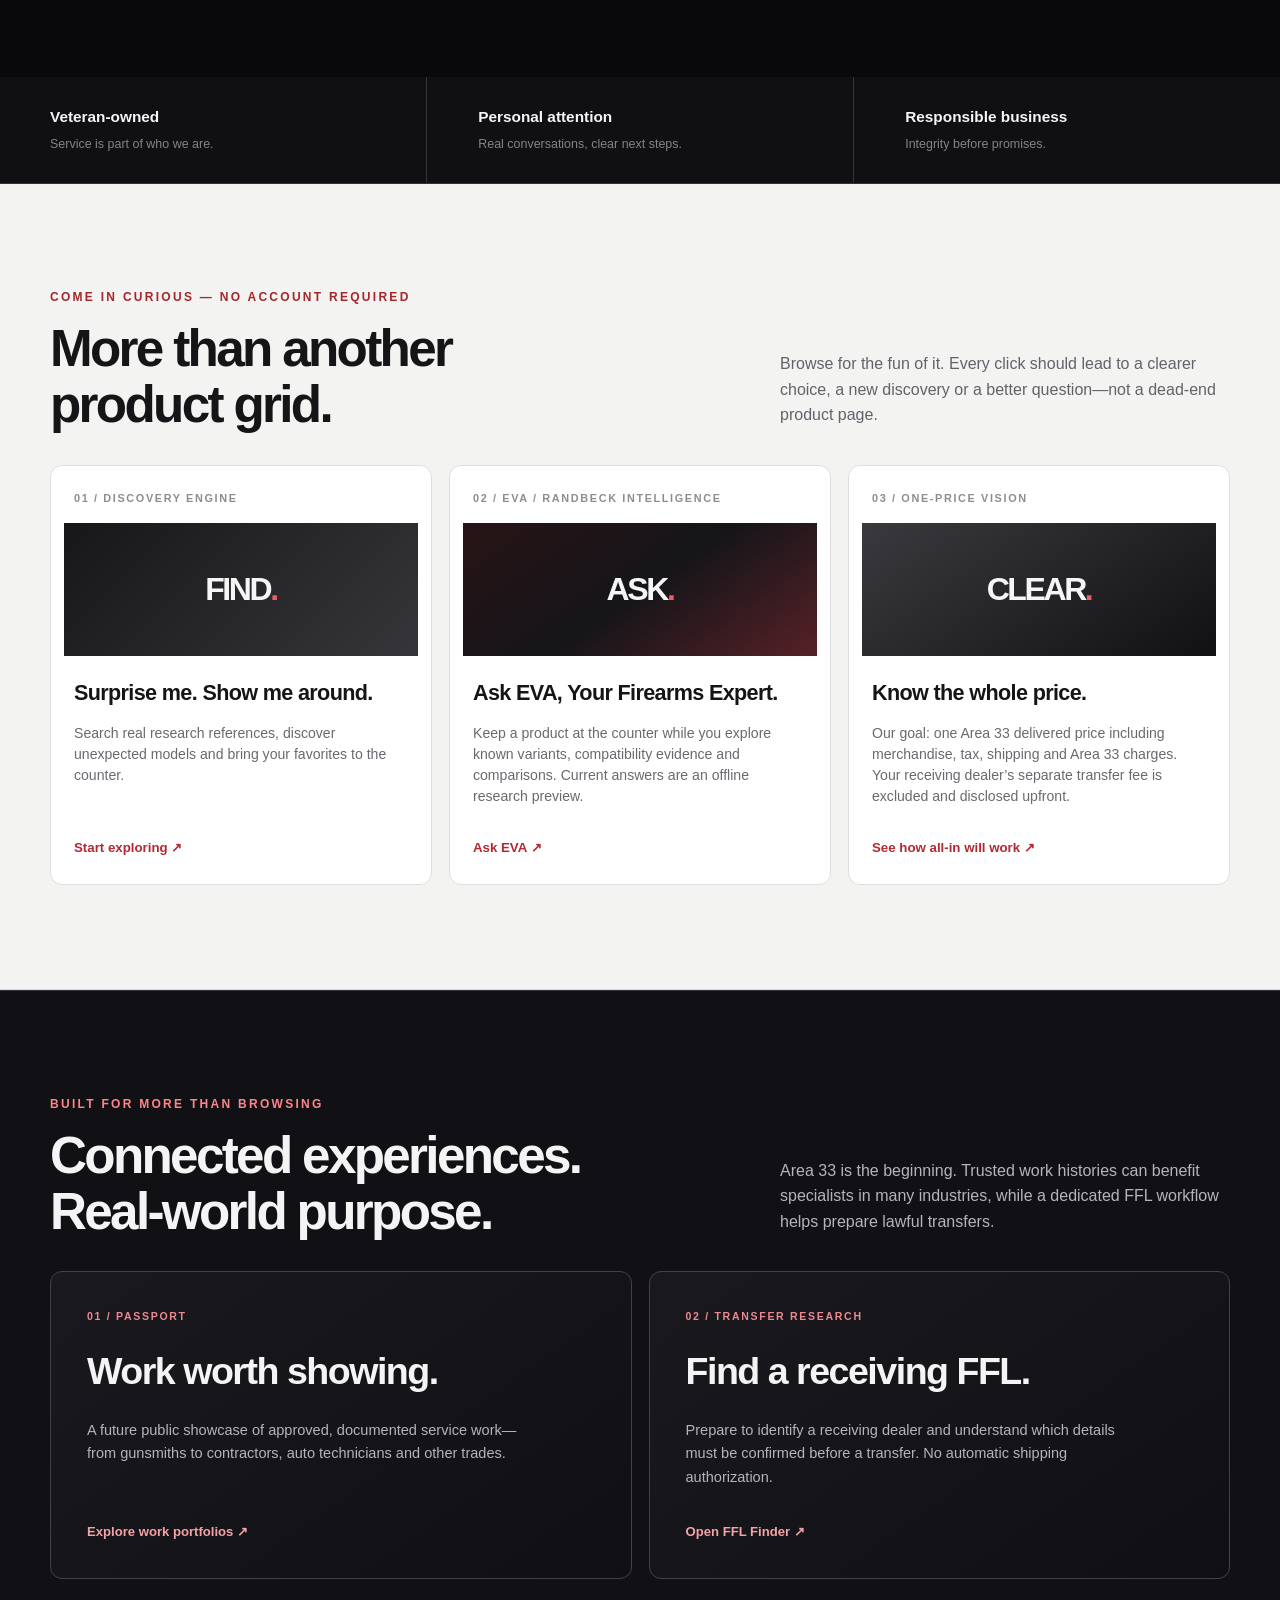
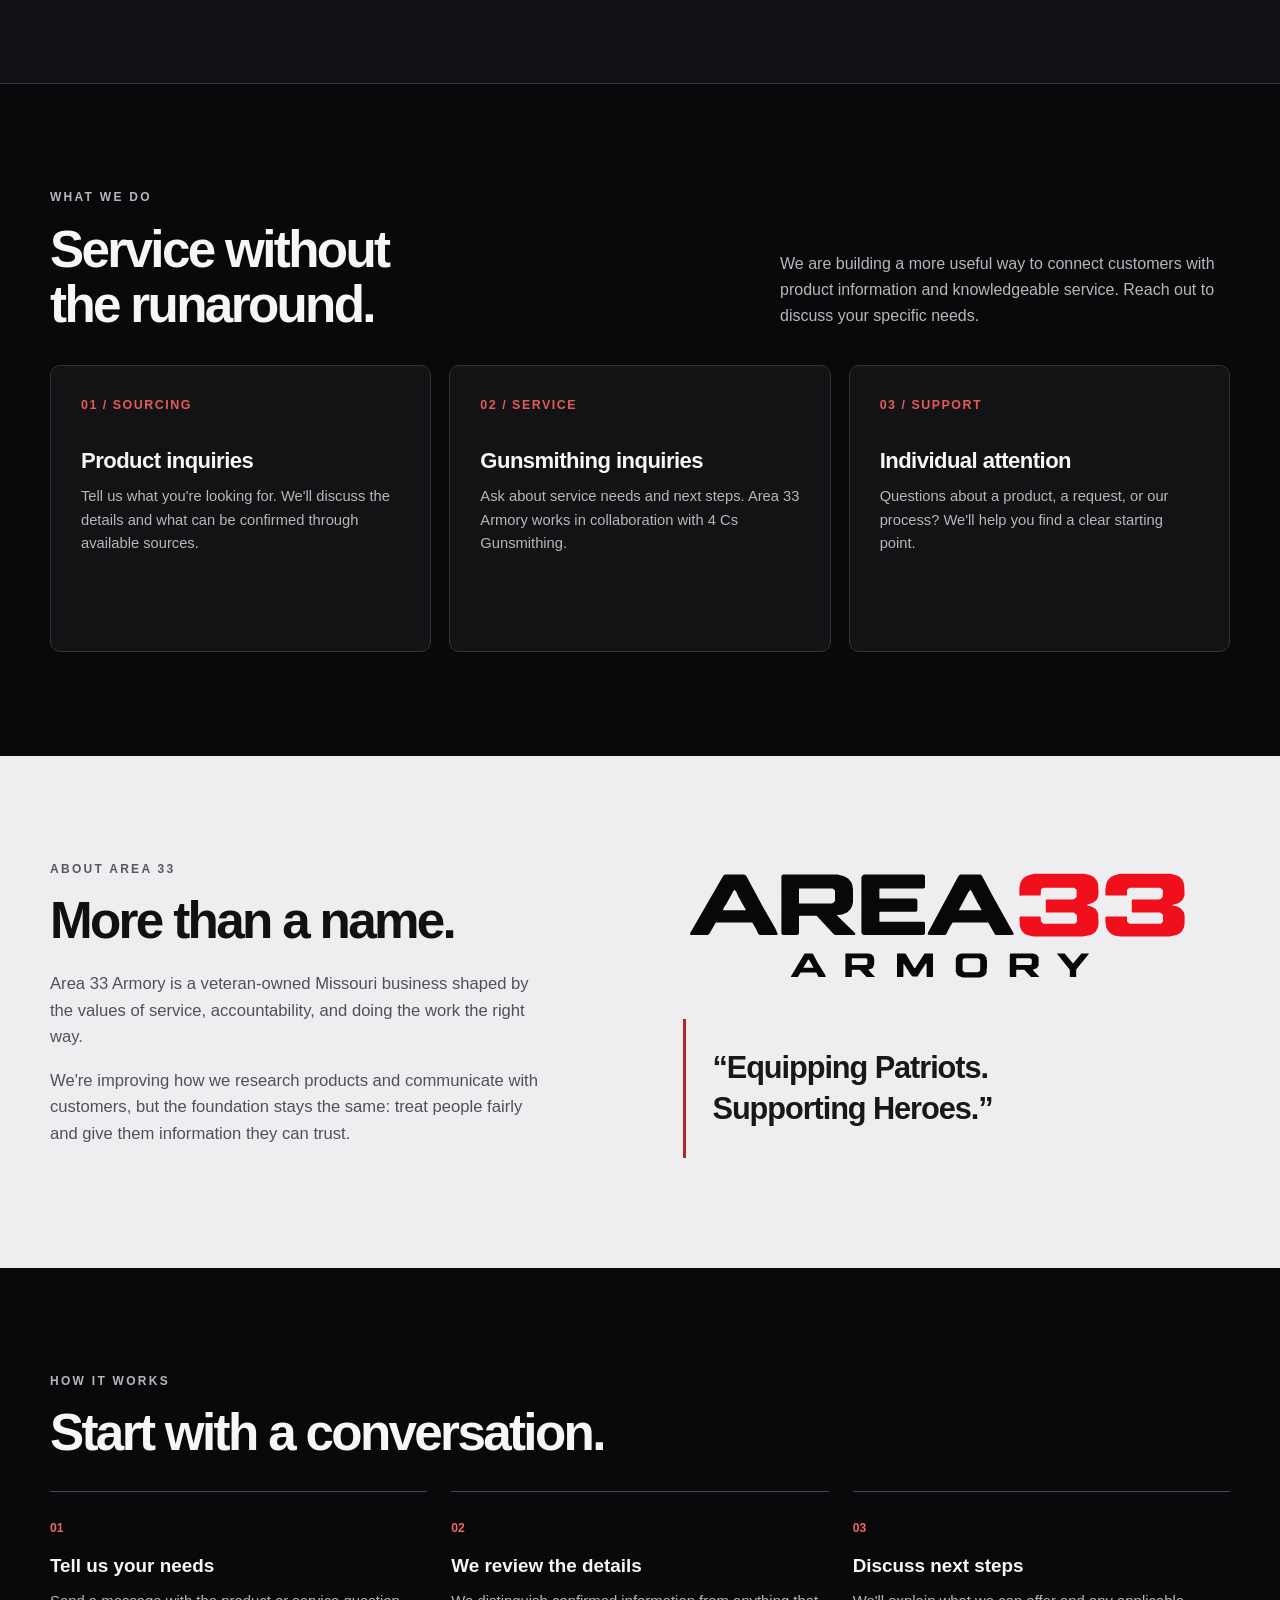
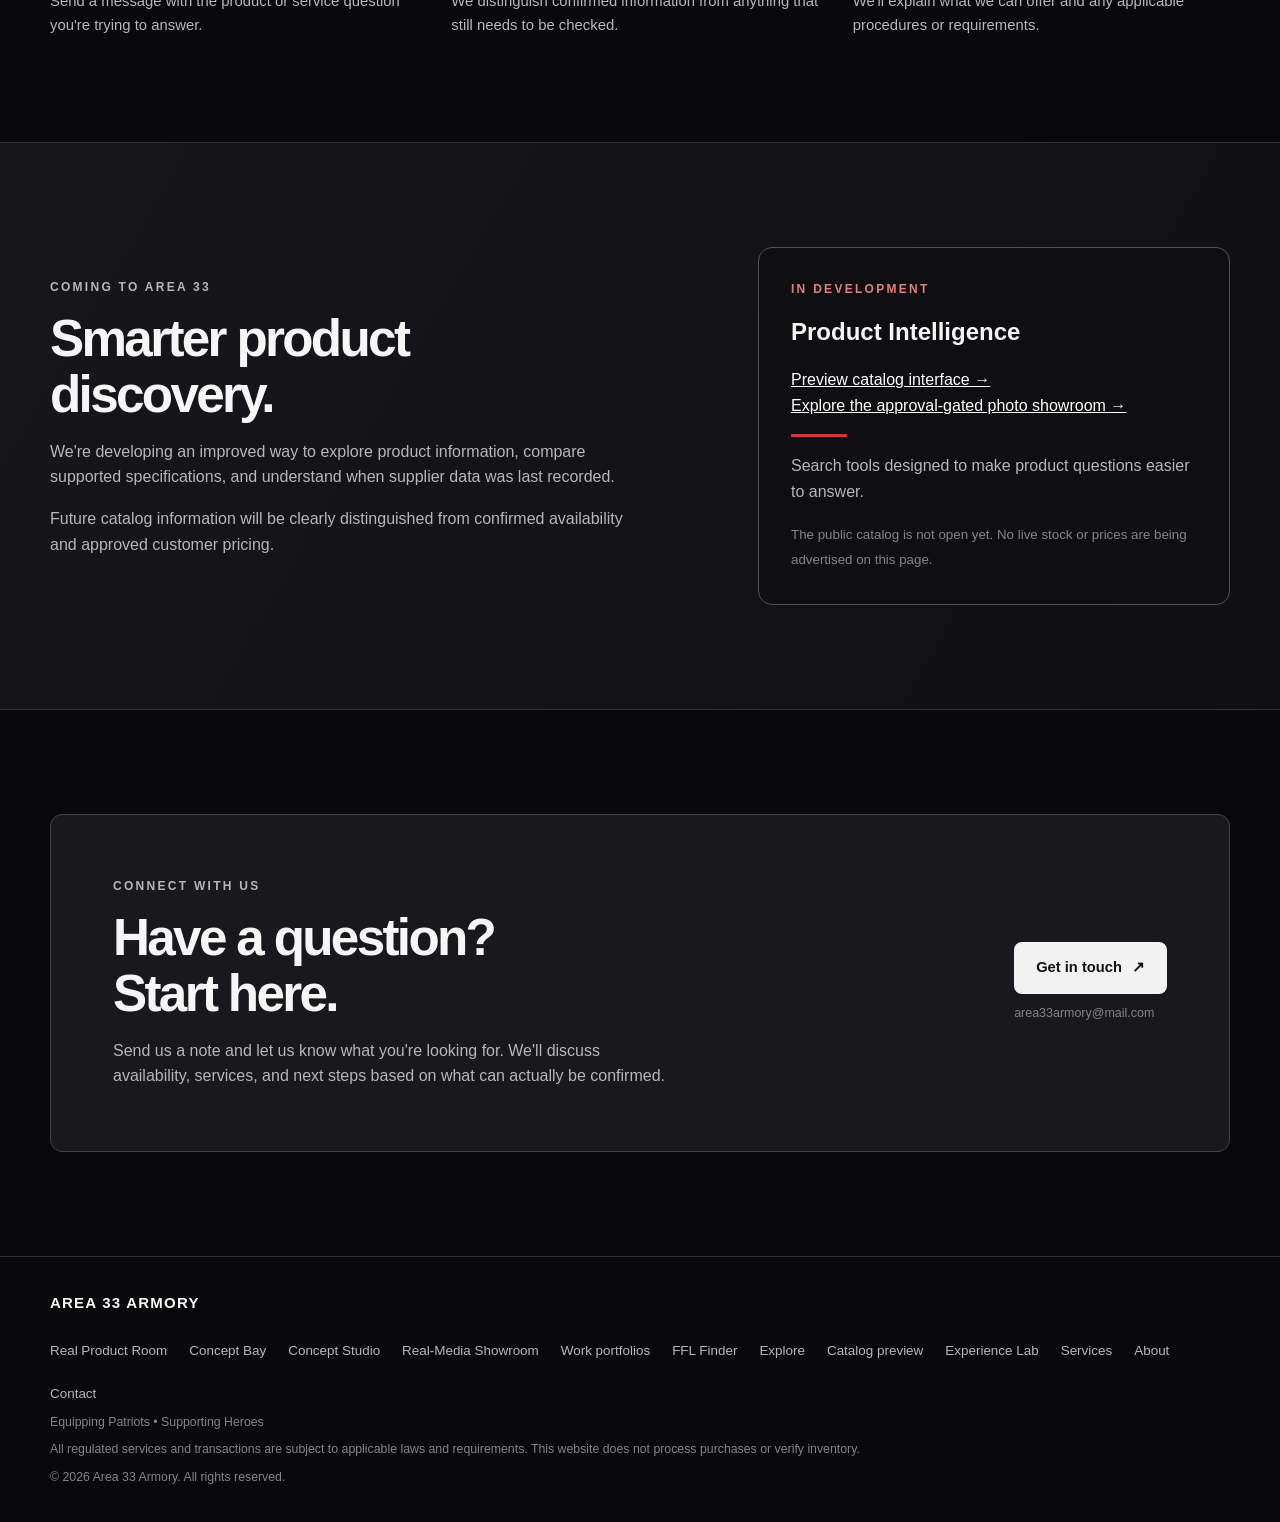
==== commit 9d33ca58: "Replace duplicate product spotlights with verified deals and six shop-by-department cards" ====
--- a/index.html
+++ b/index.html
@@ -142,12 +142,12 @@
     <div class="container nav">
       <a class="identity" href="#top" aria-label="Area 33 Armory home"><img class="site-logo" src="assets/area33-logo-dark.svg" alt="Area 33 Armory" width="240" height="57"></a>
       <nav class="desktop-nav" aria-label="Main navigation">
-        <a href="#home-firearms" data-shop-department="pistols">Pistols</a>
-        <a href="#home-firearms" data-shop-department="rifles">Rifles</a>
-        <a href="#home-firearms" data-shop-department="shotguns">Shotguns</a>
-        <a href="#featured-opportunities">Featured</a>
+        <a href="#shop-departments" data-shop-department="pistols">Pistols</a>
+        <a href="#shop-departments" data-shop-department="rifles">Rifles</a>
+        <a href="#shop-departments" data-shop-department="shotguns">Shotguns</a>
+        <a href="#featured-opportunities">Deals</a>
         <a href="catalog.html">Catalog</a>
-        <a href="#home-firearms" data-side-counter-product="glock-g19-gen5-mos" data-side-counter-tab="eva">Ask EVA</a>
+        <a href="#shop-departments" data-side-counter-product="glock-g19-gen5-mos" data-side-counter-tab="eva">Ask EVA</a>
         <a class="small-cta" href="contact.html">Contact</a>
       </nav>     <details class="mobile-menu">
         <summary>Menu</summary>
@@ -166,8 +166,8 @@
           <h1>Come for the firearms.<br><span class="accent">Stay for the experience.</span></h1>
           <p>See what catches your eye. Browse firearms and featured discoveries, then open a product on your personal side counter. EVA is right there whenever you have a question.</p>
           <div class="actions">
-           <a class="button button-primary" href="#home-firearms">Browse firearms ↗</a>
-           <a class="button button-secondary" href="#featured-opportunities">Featured discoveries ↗</a>
+           <a class="button button-primary" href="#shop-departments">Browse firearms ↗</a>
+           <a class="button button-secondary" href="#featured-opportunities">Deals &amp; Specials ↗</a>
            <a class="button button-secondary" href="#home-firearms" data-side-counter-product="glock-g19-gen5-mos" data-side-counter-tab="eva">Ask EVA — Your Firearms Expert ↗</a>
            <a class="button button-secondary" href="catalog.html">Catalog preview ↗</a>
           </div>
@@ -183,24 +183,48 @@
         </div>
       </div>
     </div>
-    <section class="home-firearms-section" id="home-firearms" aria-label="Browse firearms">
+    <section class="featured-home" id="featured-opportunities" data-featured-mode="deals" aria-label="Area 33 featured deals and specials">
+      <div class="featured-header"><div><span class="eyebrow">AREA 33 / CURRENT OPPORTUNITIES</span>
+        <h2>Featured Deals &amp; Specials.</h2>
+        <p>Real Area 33 deals will appear here after Randbeck confirms the product, sourceable inventory and public offer, and we approve the listing. We won't invent savings or show an unverified price.</p></div>
+        <a class="featured-browse" href="#shop-departments">Shop departments ↗</a></div>
+      <div id="featured-products" class="featured-products" aria-live="polite"><p>Checking approved Area 33 specials…</p></div>
+      <p id="featured-coverage" class="featured-coverage">No unverified deals are displayed. Receiving FFL transfer fee is separate from the eventual Area 33 delivered price.</p>
+    </section>
+    <section class="shop-departments" id="shop-departments" aria-label="Shop Area 33 by category">
+      <div class="department-heading"><div><span class="eyebrow">BROWSE THE STORE</span>
+        <h2>Shop by Department.</h2>
+        <p>Know what you want to explore? Pick a department and see its products. Open a firearm at your side counter to inspect it or ask EVA.</p></div></div>
+      <div class="department-grid">
+        <button class="department-card department-pistols" type="button" data-department-pick="pistols">
+          <span class="department-emblem" aria-hidden="true">P</span><span class="department-card-copy"><strong>Pistols</strong><small>Handguns and optic-ready models</small></span><span class="department-arrow" aria-hidden="true">↗</span></button>
+        <button class="department-card department-rifles" type="button" data-department-pick="rifles">
+          <span class="department-emblem" aria-hidden="true">R</span><span class="department-card-copy"><strong>Rifles</strong><small>Precision, sporting and more</small></span><span class="department-arrow" aria-hidden="true">↗</span></button>
+        <button class="department-card department-shotguns" type="button" data-department-pick="shotguns">
+          <span class="department-emblem" aria-hidden="true">S</span><span class="department-card-copy"><strong>Shotguns</strong><small>Explore models and configurations</small></span><span class="department-arrow" aria-hidden="true">↗</span></button>
+        <button class="department-card department-suppressors" type="button" data-department-pick="suppressors">
+          <span class="department-emblem" aria-hidden="true">NFA</span><span class="department-card-copy"><strong>Suppressors</strong><small>Research and NFA product discovery</small></span><span class="department-arrow" aria-hidden="true">↗</span></button>
+        <button class="department-card department-optics" type="button" data-department-pick="optics">
+          <span class="department-emblem" aria-hidden="true">O</span><span class="department-card-copy"><strong>Optics</strong><small>Scopes and reflex sights</small></span><span class="department-arrow" aria-hidden="true">↗</span></button>
+        <button class="department-card department-accessories" type="button" data-department-pick="accessories">
+          <span class="department-emblem" aria-hidden="true">+</span><span class="department-card-copy"><strong>Accessories</strong><small>Lights, holsters and essentials</small></span><span class="department-arrow" aria-hidden="true">↗</span></button>
+      </div>
+    </section>
+    <section class="home-firearms-section" id="home-firearms" aria-label="Selected department products" hidden>
       <div class="home-firearms-head">
-        <div><span class="eyebrow">THE AREA 33 SHOWROOM</span><h2>Firearms worth exploring.</h2>
-          <p>Browse available manufacturer research references and open any model in your right-side counter. Public distributor listings, verified offers and exact current finishes are still being integrated.</p></div>
-        <div class="home-firearms-tools"><input id="home-firearms-query" type="search" maxlength="120" placeholder="Search models…" aria-label="Search firearm research references">
-          <select id="home-firearms-category" aria-label="Filter firearm category">
-            <option value="all">All firearms</option><option value="pistols">Pistols</option><option value="rifles">Rifles</option><option value="shotguns">Shotguns</option>
+        <div><span class="eyebrow">AREA 33 / SELECTED DEPARTMENT</span>
+          <h2 id="home-firearms-title">Browse products.</h2>
+          <p id="home-firearms-description">Research examples only. Full authorized distributor catalog and current variants are not connected yet.</p></div>
+        <div class="home-firearms-tools"><input id="home-firearms-query" type="search" maxlength="120" placeholder="Search models…" aria-label="Search the selected department">
+          <select id="home-firearms-category" aria-label="Filter the selected department">
+            <option value="all">All firearms</option><option value="pistols">Pistols</option>
+            <option value="rifles">Rifles</option><option value="shotguns">Shotguns</option>
+            <option value="suppressors">Suppressors</option><option value="optics">Optics</option>
+            <option value="accessories">Accessories</option>
           </select></div>
       </div>
-      <p id="home-firearms-count" class="home-firearms-count">Browse our current research set</p>
+      <p id="home-firearms-count" class="home-firearms-count">Select a department above to explore.</p>
       <div id="home-firearms-gallery" class="home-firearms-gallery" aria-live="polite"></div>
-    </section>
-    <section class="featured-home" id="featured-opportunities" aria-label="Featured Area 33 discoveries">
-      <div class="featured-header"><div><span class="eyebrow">FEATURED AT AREA 33</span><h2>Something worth a closer look.</h2>
-        <p>Explore highlighted products at the counter. Randbeck opportunities can appear here after public review and approval; unverified deals never appear automatically.</p></div>
-        <a class="featured-browse" href="six-view-counter.html#discover-counter">Browse all research models ↗</a></div>
-      <div id="featured-products" class="featured-products" aria-live="polite"><p>Loading discovery highlights…</p></div>
-      <p id="featured-coverage" class="featured-coverage">Research highlights only; not a live sale or inventory promise.</p>
     </section>
     <div class="values" aria-label="What sets us apart">
       <div class="value"><strong>Veteran-owned</strong><span>Service is part of who we are.</span></div>
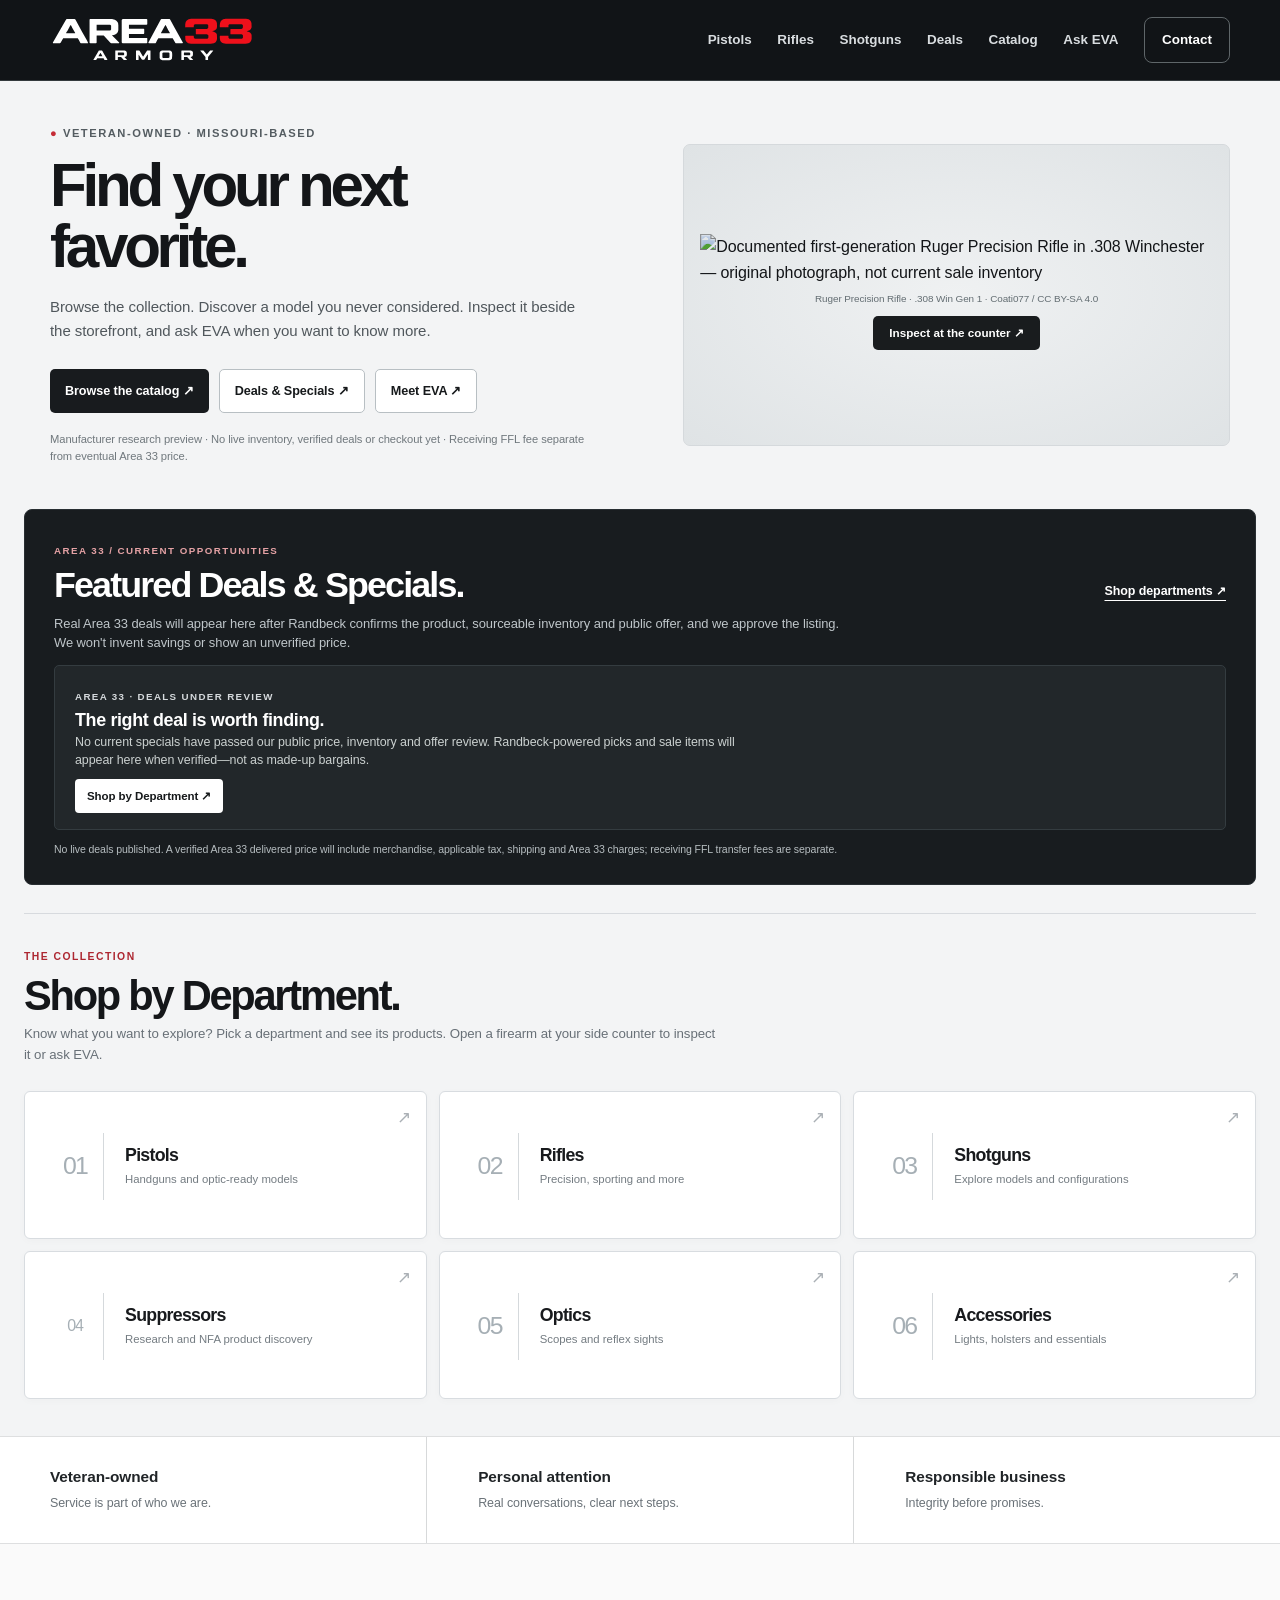
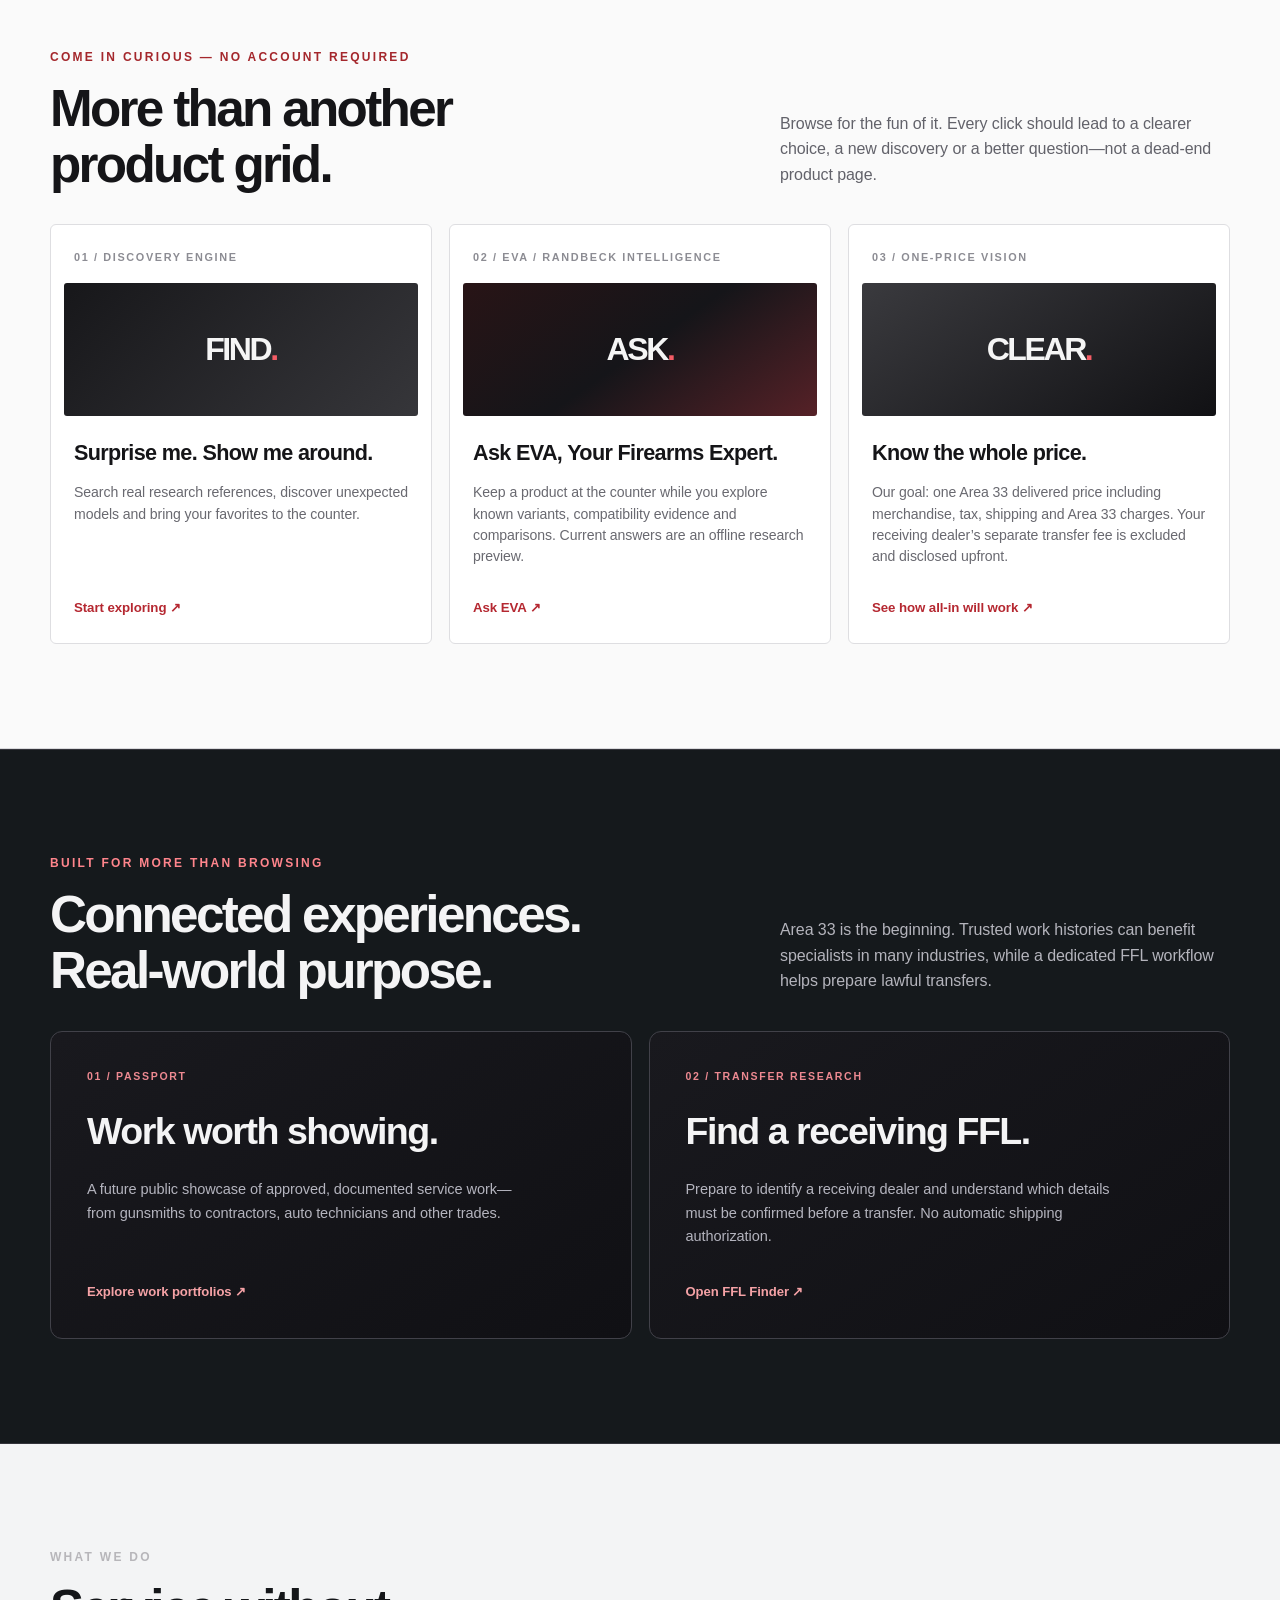
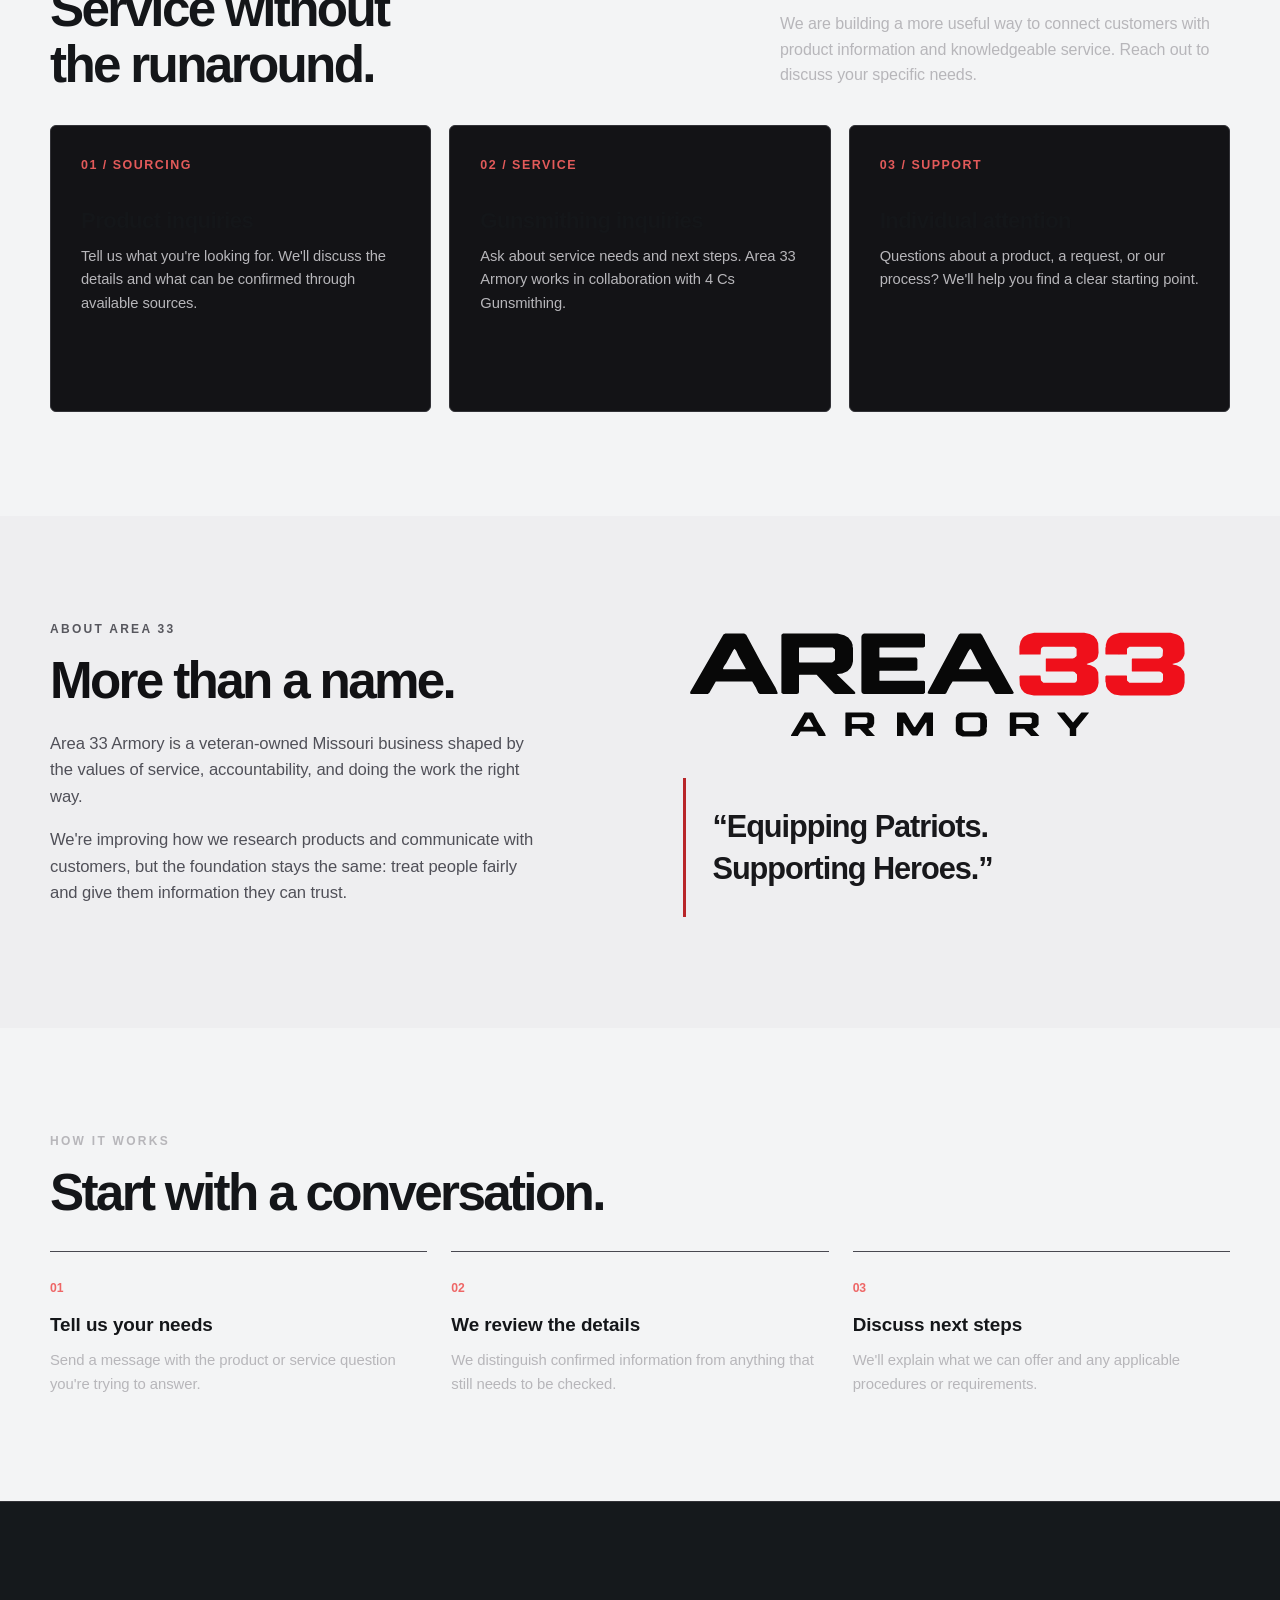
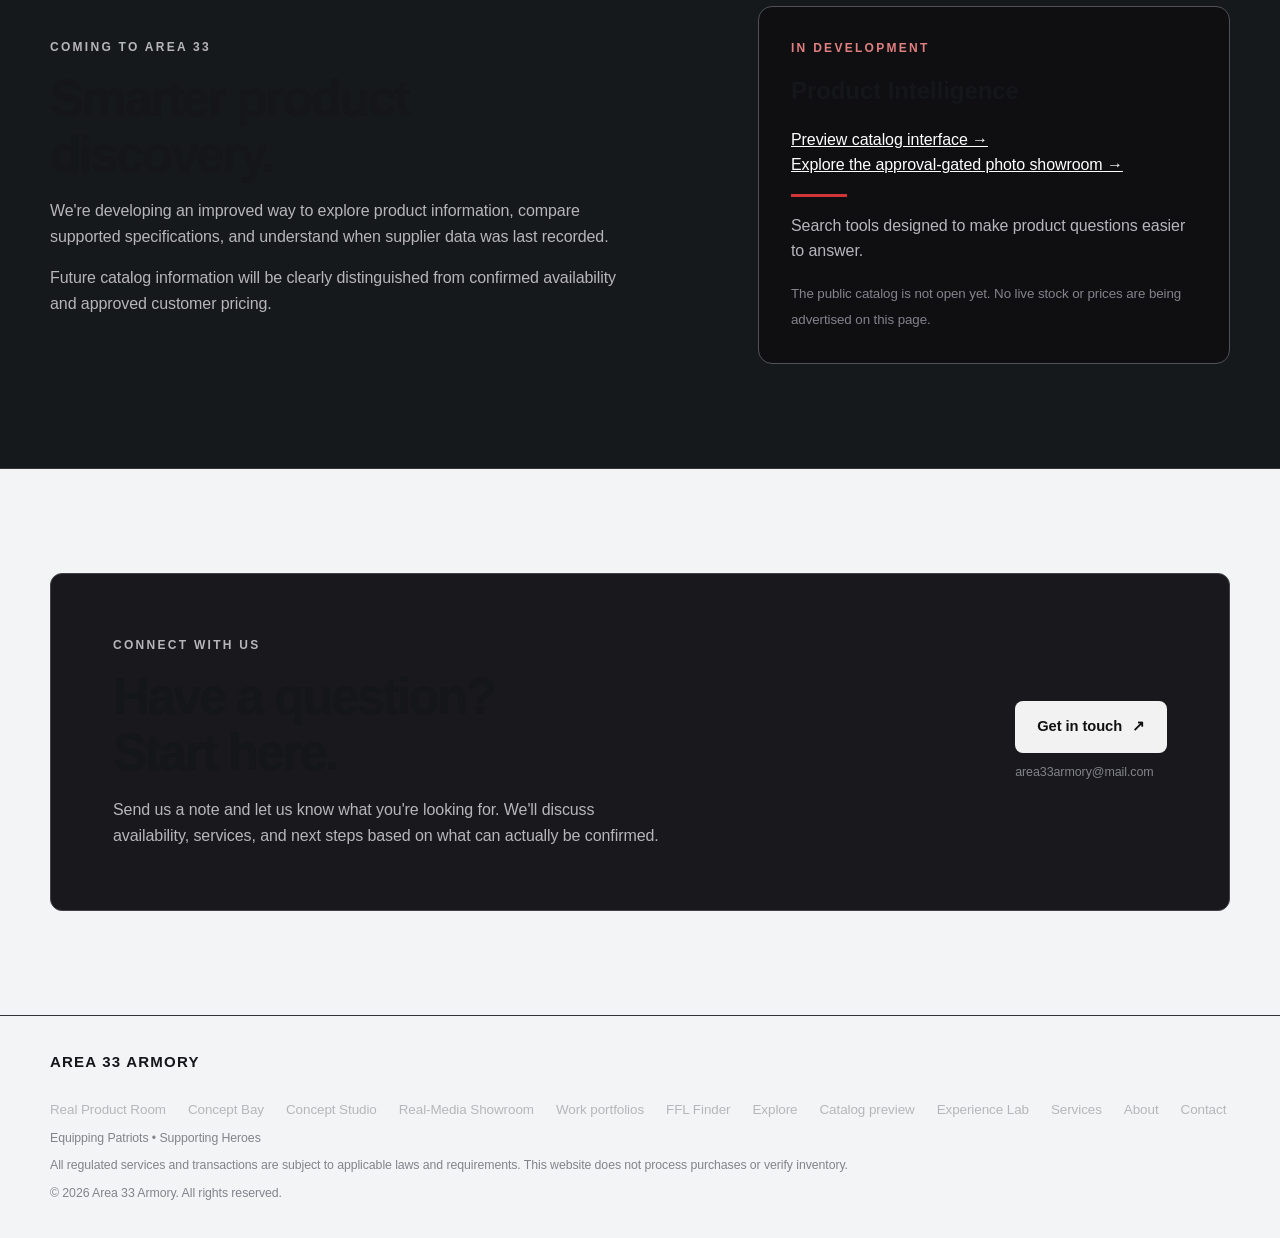
==== commit 59e828fc: "Apply retail visual refinement and replace prototype-style category initials with editorial departme" ====
--- a/index.html
+++ b/index.html
@@ -135,6 +135,7 @@
   </style>
   <link rel="stylesheet" href="assets/site-polish.css">
   <link rel="stylesheet" href="assets/ecosystem.css">
+  <link rel="stylesheet" href="assets/retail-finish.css">
 </head>
 <body>
   <a class="skip-site" href="#top">Skip to main content</a>
@@ -153,7 +154,7 @@
         <summary>Menu</summary>
         <nav aria-label="Mobile navigation">
           <a href="product-room.html">Real Product Room</a><a href="experience-bay.html">Concept Bay</a><a href="studio.html">Concept Studio</a><a href="showroom.html">Real-Media Showroom</a><a href="portfolio.html">Work portfolios</a><a href="ffl-finder.html">FFL Finder</a>
-          <a href="explore.html">Explore</a><a href="catalog.html">Catalog preview</a><a href="experience-lab.html">Experience Lab</a><a href="#services">Services</a><a href="#about">Our story</a><a href="contact.html">Contact</a>
+          <a href="explore.html">Explore</a><a href="catalog.html">Browse catalog</a><a href="#services">Services</a><a href="#about">Our story</a><a href="contact.html">Contact</a>
         </nav>
       </details>
     </div>
@@ -163,13 +164,13 @@
       <div class="container hero-grid">
         <div>
           <div class="eyebrow"><span class="accent">●</span> Veteran-owned · Missouri-based</div>
-          <h1>Come for the firearms.<br><span class="accent">Stay for the experience.</span></h1>
-          <p>See what catches your eye. Browse firearms and featured discoveries, then open a product on your personal side counter. EVA is right there whenever you have a question.</p>
+          <h1>Find your next<br><span class="accent">favorite.</span></h1>
+          <p>Browse the collection. Discover a model you never considered. Inspect it beside the storefront, and ask EVA when you want to know more.</p>
           <div class="actions">
-           <a class="button button-primary" href="#shop-departments">Browse firearms ↗</a>
+           <a class="button button-primary" href="catalog.html">Browse the catalog ↗</a>
            <a class="button button-secondary" href="#featured-opportunities">Deals &amp; Specials ↗</a>
-           <a class="button button-secondary" href="#home-firearms" data-side-counter-product="glock-g19-gen5-mos" data-side-counter-tab="eva">Ask EVA — Your Firearms Expert ↗</a>
-           <a class="button button-secondary" href="catalog.html">Catalog preview ↗</a>
+           <a class="button button-secondary" href="#shop-departments" data-side-counter-product="glock-g19-gen5-mos" data-side-counter-tab="eva">Meet EVA ↗</a>
+
           </div>
           <p class="hero-note">Manufacturer research preview · No live inventory, verified deals or checkout yet · Receiving FFL fee separate from eventual Area 33 price.</p>
         </div>
@@ -192,22 +193,22 @@
       <p id="featured-coverage" class="featured-coverage">No unverified deals are displayed. Receiving FFL transfer fee is separate from the eventual Area 33 delivered price.</p>
     </section>
     <section class="shop-departments" id="shop-departments" aria-label="Shop Area 33 by category">
-      <div class="department-heading"><div><span class="eyebrow">BROWSE THE STORE</span>
+      <div class="department-heading"><div><span class="eyebrow">THE COLLECTION</span>
         <h2>Shop by Department.</h2>
         <p>Know what you want to explore? Pick a department and see its products. Open a firearm at your side counter to inspect it or ask EVA.</p></div></div>
       <div class="department-grid">
         <button class="department-card department-pistols" type="button" data-department-pick="pistols">
-          <span class="department-emblem" aria-hidden="true">P</span><span class="department-card-copy"><strong>Pistols</strong><small>Handguns and optic-ready models</small></span><span class="department-arrow" aria-hidden="true">↗</span></button>
+          <span class="department-emblem" aria-hidden="true">01</span><span class="department-card-copy"><strong>Pistols</strong><small>Handguns and optic-ready models</small></span><span class="department-arrow" aria-hidden="true">↗</span></button>
         <button class="department-card department-rifles" type="button" data-department-pick="rifles">
-          <span class="department-emblem" aria-hidden="true">R</span><span class="department-card-copy"><strong>Rifles</strong><small>Precision, sporting and more</small></span><span class="department-arrow" aria-hidden="true">↗</span></button>
+          <span class="department-emblem" aria-hidden="true">02</span><span class="department-card-copy"><strong>Rifles</strong><small>Precision, sporting and more</small></span><span class="department-arrow" aria-hidden="true">↗</span></button>
         <button class="department-card department-shotguns" type="button" data-department-pick="shotguns">
-          <span class="department-emblem" aria-hidden="true">S</span><span class="department-card-copy"><strong>Shotguns</strong><small>Explore models and configurations</small></span><span class="department-arrow" aria-hidden="true">↗</span></button>
+          <span class="department-emblem" aria-hidden="true">03</span><span class="department-card-copy"><strong>Shotguns</strong><small>Explore models and configurations</small></span><span class="department-arrow" aria-hidden="true">↗</span></button>
         <button class="department-card department-suppressors" type="button" data-department-pick="suppressors">
-          <span class="department-emblem" aria-hidden="true">NFA</span><span class="department-card-copy"><strong>Suppressors</strong><small>Research and NFA product discovery</small></span><span class="department-arrow" aria-hidden="true">↗</span></button>
+          <span class="department-emblem" aria-hidden="true">04</span><span class="department-card-copy"><strong>Suppressors</strong><small>Research and NFA product discovery</small></span><span class="department-arrow" aria-hidden="true">↗</span></button>
         <button class="department-card department-optics" type="button" data-department-pick="optics">
-          <span class="department-emblem" aria-hidden="true">O</span><span class="department-card-copy"><strong>Optics</strong><small>Scopes and reflex sights</small></span><span class="department-arrow" aria-hidden="true">↗</span></button>
+          <span class="department-emblem" aria-hidden="true">05</span><span class="department-card-copy"><strong>Optics</strong><small>Scopes and reflex sights</small></span><span class="department-arrow" aria-hidden="true">↗</span></button>
         <button class="department-card department-accessories" type="button" data-department-pick="accessories">
-          <span class="department-emblem" aria-hidden="true">+</span><span class="department-card-copy"><strong>Accessories</strong><small>Lights, holsters and essentials</small></span><span class="department-arrow" aria-hidden="true">↗</span></button>
+          <span class="department-emblem" aria-hidden="true">06</span><span class="department-card-copy"><strong>Accessories</strong><small>Lights, holsters and essentials</small></span><span class="department-arrow" aria-hidden="true">↗</span></button>
       </div>
     </section>
     <section class="home-firearms-section" id="home-firearms" aria-label="Selected department products" hidden>
--- a/assets/side-counter.css
+++ b/assets/side-counter.css
@@ -120,3 +120,43 @@
  .side-eva-prompts{grid-template-columns:1fr}
 }
 @media(prefers-reduced-motion:reduce){body{transition:none}}
+
+/* Storefront hierarchy v2: genuine specials first, pick-a-department second,
+   researched catalog appears only after a visitor makes a category choice. */
+.home-firearms-section[hidden]{display:none!important}
+.shop-departments{width:min(1570px,calc(100% - 38px));margin:22px auto 42px;padding:25px 24px 29px;border:1px solid #4f5559;border-radius:14px;background:linear-gradient(120deg,#1d2225,#121518);color:#f6f5f4}
+.department-heading{display:flex;justify-content:space-between;align-items:end;gap:20px;margin-bottom:20px}
+.department-heading h2{font-size:clamp(1.65rem,2.8vw,2.8rem);letter-spacing:-.048em;line-height:1.1;margin:5px 0}
+.department-heading p{max-width:730px;color:#c0c7c9;font-size:.83rem;line-height:1.5;margin:6px 0}
+.department-heading .eyebrow{font-size:.69rem;letter-spacing:.14em;color:#d9b692}
+.department-grid{display:grid;grid-template-columns:repeat(3,minmax(0,1fr));gap:12px}
+.department-card{position:relative;min-width:0;text-align:left;display:flex;gap:15px;align-items:center;min-height:126px;border:1px solid #555d60;border-radius:11px;padding:19px;background:radial-gradient(circle at 93% 12%,#4650577d,transparent 50%),#262d31;color:#faf9f6;cursor:pointer;transition:border-color .15s,transform .15s,background .15s}
+.department-card:hover,.department-card:focus-visible{border-color:#dab38b;background-color:#374044;transform:translateY(-2px)}
+.department-emblem{display:grid;place-items:center;width:68px;height:68px;flex-shrink:0;border:1px solid #686c6a;border-radius:12px;background:linear-gradient(145deg,#3b484e,#192024);color:#f5d4ac;font-size:1.65rem;letter-spacing:-.055em;font-weight:900}
+.department-suppressors .department-emblem{font-size:1rem}
+.department-rifles .department-emblem{color:#e0bd95}
+.department-pistols .department-emblem{color:#edbdbb}
+.department-shotguns .department-emblem{color:#b4d8d9}
+.department-optics .department-emblem{color:#ced2eb}
+.department-accessories .department-emblem{color:#eddb9c}
+.department-card-copy{min-width:0;display:grid;gap:6px}
+.department-card-copy strong{font-size:1.12rem;letter-spacing:-.02em}
+.department-card-copy small{font-size:.73rem;color:#c4cdd1;line-height:1.4}
+.department-arrow{position:absolute;right:12px;top:10px;color:#d6bf9e;font-size:1.04rem}
+.featured-home[data-featured-mode=deals]{margin-top:18px}
+.featured-home[data-featured-mode=deals] .featured-products{grid-template-columns:repeat(3,minmax(0,1fr))}
+.deal-empty{grid-column:1/-1;min-height:172px;display:flex;align-items:center;border:1px dashed #656563;border-radius:11px;background:radial-gradient(ellipse at 100% 0%,#54473455,transparent 65%),#22282a;padding:26px}
+.deal-empty-copy{max-width:770px}
+.deal-empty-eyebrow{color:#e0bb8a;font-weight:750;letter-spacing:.12em;font-size:.67rem}
+.deal-empty h3{font-size:clamp(1.18rem,2vw,1.55rem);line-height:1.15;margin:9px 0}
+.deal-empty p{font-size:.82rem;line-height:1.55;color:#cbd1d0;max-width:700px}
+.deal-shop-link{display:inline-flex;background:#e3cbab;border-radius:8px;color:#1b1b1b;text-decoration:none;font-weight:800;font-size:.76rem;padding:11px 15px;margin-top:5px}
+.deal-terms{font-size:.69rem!important;color:#e6c7a3!important}
+.deal-price-note{font-size:.72rem;color:#e8cead;margin-top:8px}
+.side-eva-intro{border:1px solid #69625a;background:radial-gradient(circle at 100% 0%,#63503a77,transparent 70%),#282a29;border-radius:10px;padding:18px;margin:0 0 20px}
+.side-eva-intro-eyebrow{font-size:.64rem;color:#e3c397;letter-spacing:.12em;font-weight:800}
+.side-eva-intro h3{margin:7px 0 9px;font-size:1.31rem;letter-spacing:-.04em}
+.side-eva-intro p{color:#e0e1df;font-size:.82rem;line-height:1.6;margin:8px 0}
+.side-eva-intro .side-eva-disclosure{padding-top:11px;border-top:1px solid #5a5a55;font-size:.72rem;color:#d3c5af;margin-top:14px}
+@media(max-width:950px){.department-grid{grid-template-columns:repeat(2,minmax(0,1fr))}}
+@media(max-width:590px){.shop-departments{width:calc(100% - 26px);padding:18px}.department-grid{gap:8px}.department-card{min-height:144px;flex-direction:column;align-items:flex-start;padding:12px;gap:12px}.department-emblem{width:48px;height:48px;font-size:1.32rem}.department-card-copy strong{font-size:.93rem}.department-card-copy small{font-size:.66rem}.department-arrow{right:10px;top:8px}.deal-empty{min-height:200px;padding:18px}}
--- a/assets/retail-finish.css
+++ b/assets/retail-finish.css
@@ -0,0 +1,139 @@
+/* Area 33 / Retail refinement v1
+   Editorial retail typography, deliberate whitespace, clean grayscale,
+   restrained red accent and consistent customer-facing controls.
+   This sheet is loaded last on the homepage and after catalog.css on catalog.
+   It does not alter product identity, rights, source data or checkout rules. */
+:root{
+ --retail-ink:#141619;
+ --retail-white:#ffffff;
+ --retail-page:#f3f4f5;
+ --retail-border:#dee0e2;
+ --retail-muted:#666d72;
+ --retail-red:#c52c36;
+ --retail-charcoal:#171b1e;
+}
+html{scroll-behavior:smooth;scroll-padding-top:88px}
+body{background:var(--retail-page);color:var(--retail-ink);font-family:Inter,"Segoe UI",Arial,sans-serif;letter-spacing:-.005em}
+a:focus-visible,button:focus-visible,input:focus-visible,select:focus-visible{outline:2px solid var(--retail-red);outline-offset:3px}
+header{background:#111417!important;border-bottom:1px solid #343a3d!important}
+header .nav{min-height:76px;gap:26px}
+header .desktop-nav a{font-size:.84rem;letter-spacing:0;font-weight:650;color:#d9dde0}
+header .desktop-nav .small-cta{border-color:#5f6669;color:#fff}
+header .site-logo{width:205px}
+header .desktop-nav a:hover{color:#fff}
+body .hero{background:var(--retail-page)!important;border-bottom:0;color:var(--retail-ink)}
+body .hero::before{display:none}
+body .hero-grid{padding-block:44px!important;min-height:370px!important;grid-template-columns:minmax(0,1.02fr) minmax(350px,.98fr)!important;gap:clamp(24px,5vw,72px)!important}
+body .hero .eyebrow{font-size:.7rem;letter-spacing:.135em;color:#545c61}
+body .hero .eyebrow .accent{color:var(--retail-red)}
+body .hero h1{font-size:clamp(2.7rem,4.7vw,5.1rem);line-height:1.015;max-width:780px;letter-spacing:-.071em;font-weight:820;margin:12px 0 18px}
+body .hero h1 .accent{color:var(--retail-ink)}
+body .hero p{font-size:clamp(.94rem,1.15vw,1.09rem);line-height:1.6;color:#50575c;max-width:540px}
+body .hero .actions{margin-top:26px;gap:10px}
+body .hero .button{min-height:43px;font-size:.79rem;border-radius:5px;padding:11px 17px;box-shadow:none;transition:background .16s,color .16s}
+body .hero .button-primary{background:#181b1e;color:#fff}
+body .hero .button-primary:hover{background:#353a3e}
+body .hero .button-secondary{color:#16191b;border:1px solid #b8bfc3;background:#fff}
+body .hero .button-secondary:hover{background:#e9ebed}
+body .hero .hero-note{color:#70787d!important;font-size:.7rem!important;line-height:1.5;margin-top:18px!important}
+body .hero-visual{background:#dfe2e3!important;border:1px solid #d5d9dc!important;border-radius:7px!important;box-shadow:none!important;min-height:285px}
+body .hero-visual::before,body .hero-visual::after{display:none}
+body .hero-feature-photo{height:300px;border:0;border-radius:5px;background:radial-gradient(ellipse at center,#eff1f2,#dfe3e5);justify-content:center;padding:16px}
+body .hero-feature-photo img{width:100%;max-height:210px;max-width:100%;object-fit:contain;mix-blend-mode:multiply}
+body .hero-feature-photo p{font-size:.62rem!important;color:#636d72!important;max-width:none;margin:5px auto!important;text-align:center}
+body .hero-feature-open{background:#191c1e;color:#fff;border-radius:5px;margin:5px;padding:10px 16px;font-weight:750}
+body .hero-feature-open:hover{background:#35383b}
+body .featured-home[data-featured-mode=deals]{width:min(1280px,calc(100% - 48px));margin:0 auto 28px;padding:26px 29px!important;background:#181c1f!important;color:#fff;border:1px solid #282e32;border-radius:8px;box-shadow:none}
+body .featured-home[data-featured-mode=deals] .featured-header{margin-bottom:12px;align-items:center}
+body .featured-home[data-featured-mode=deals] .featured-header h2{font-size:clamp(1.6rem,2.8vw,2.5rem);letter-spacing:-.052em;margin:5px 0 8px}
+body .featured-home[data-featured-mode=deals] .featured-header p{font-size:.81rem;line-height:1.5;color:#bfc6ca;max-width:800px}
+body .featured-home[data-featured-mode=deals] .featured-header .eyebrow{font-size:.61rem;color:#e5a2a5;letter-spacing:.15em}
+body .featured-home[data-featured-mode=deals] .featured-browse{color:#fff;font-size:.78rem;font-weight:700;text-decoration:underline;text-underline-offset:5px}
+body .featured-home[data-featured-mode=deals] .deal-empty{min-height:105px;padding:16px 20px;border:1px solid #343c40;background:#22272a;border-radius:5px}
+body .featured-home[data-featured-mode=deals] .deal-empty h3{font-size:1.12rem;letter-spacing:-.02em;margin:3px 0 2px}
+body .featured-home[data-featured-mode=deals] .deal-empty p{margin:2px 0 4px;font-size:.78rem;line-height:1.48}
+body .featured-home[data-featured-mode=deals] .deal-empty-eyebrow{font-size:.61rem;letter-spacing:.14em;color:#d6dadd}
+body .featured-home[data-featured-mode=deals] .deal-shop-link{font-size:.72rem;color:#16191b;background:#fff;border-radius:4px;padding:8px 12px}
+body .featured-home[data-featured-mode=deals] .featured-coverage{color:#b6bdc0;font-size:.66rem;margin-top:11px}
+body .shop-departments{width:min(1280px,calc(100% - 48px));margin:0 auto 37px;padding:28px 0 0!important;background:transparent!important;color:var(--retail-ink)!important;border:0;border-top:1px solid #d7dade;border-radius:0}
+body .department-heading{margin-bottom:19px}
+body .department-heading .eyebrow{color:#ad2731;font-size:.65rem;letter-spacing:.14em}
+body .department-heading h2{font-size:clamp(1.85rem,3.25vw,2.95rem);letter-spacing:-.054em;margin:5px 0}
+body .department-heading p{max-width:700px;color:#687077;font-size:.83rem;line-height:1.55}
+body .department-grid{grid-template-columns:repeat(3,minmax(0,1fr));gap:12px}
+body .department-card{background:#fff!important;color:#181a1d!important;border:1px solid #d8dce0!important;min-height:148px;padding:22px 22px 19px;display:flex;flex-direction:row;align-items:center;justify-content:flex-start;gap:21px;border-radius:6px;box-shadow:0 2px 8px #10182006;transform:none!important;transition:border-color .14s,box-shadow .14s}
+body .department-card:hover,body .department-card:focus-visible{background:#fff!important;border-color:#959da3!important;box-shadow:0 11px 30px #151b211c}
+body .department-card[aria-pressed=true]{border-color:var(--retail-red)!important}
+body .department-emblem{width:57px;height:67px;border:0;border-right:1px solid #d5d9dc;border-radius:0;background:none!important;color:#a6afb5!important;font-size:1.55rem;font-weight:500;letter-spacing:-.07em;flex-shrink:0}
+body .department-card-copy strong{font-size:1.11rem;font-weight:760;letter-spacing:-.04em}
+body .department-card-copy small{font-size:.71rem;color:#747c82;line-height:1.35}
+body .department-arrow{position:absolute;right:15px;top:15px;color:#aab0b5;font-size:1.06rem}
+body .home-firearms-section{width:min(1280px,calc(100% - 48px));margin:0 auto 42px;padding:27px!important;background:#fff;color:#16191a;border:1px solid #e0e3e5;border-radius:8px}
+body .home-firearms-head h2{color:#1a1d1f}
+body .home-firearms-head p{color:#606a71}
+body .home-firearms-tools input,body .home-firearms-tools select{background:#fff;color:#151719;border:1px solid #c4cbd0;border-radius:5px}
+body .home-firearms-gallery{grid-template-columns:repeat(4,minmax(0,1fr))}
+body .home-firearm-card{background:#fff;border:1px solid #e0e4e7;color:#16191a;border-radius:5px}
+body .browse-product-photo{background:#edeff0;height:152px}
+body .browse-product-photo img{mix-blend-mode:multiply}
+body .home-firearm-copy h3{color:#15191b}
+body .home-firearm-copy p{color:#666e73}
+body .home-counter-button{border-radius:4px;background:#171b1e;color:#fff;line-height:1.25}
+body .home-counter-button:hover{background:#3a4145}
+body .home-card-price{color:#8b4a4f}
+body .home-product-category{color:#626a71}
+body .home-firearms-count{color:#6b7277}
+body .home-empty-department{grid-column:1/-1;padding:28px;background:#f2f3f4;color:#202529;border:1px solid #d9dee1;border-radius:6px}
+body .home-empty-department p{color:#5b6269}
+body .home-empty-department a{display:inline-block;text-decoration:none;margin-top:10px}
+body .values{border-block:1px solid #dedfe0;background:#d7d9da}
+body .values .value{background:#fff;color:#202427}
+body .values .value span{color:#6a7278}
+body .discovery{background:#fafafa}
+body .discovery-card{border-radius:6px}
+body .discovery-art{border-radius:3px}
+body .intelligence,body .ecosystem{background:#15191c}
+body .service-card{border-radius:6px}
+body .area33-side-counter{background:#171b1f;color:#f6f6f6;border-left:1px solid #444c50}
+body .area33-side-counter .side-tabs button[aria-selected=true]{border-bottom-color:var(--retail-red)}
+body .area33-side-counter .side-eva-intro{background:#24292d;border:1px solid #50565a}
+body .area33-side-counter .side-eva-intro-eyebrow{color:#f1b1b4}
+body .area33-side-counter .side-primary{background:#f1f1f1;color:#14191c}
+body .area33-side-counter .side-price{background:#22272b;border-color:#555a5d}
+body .area33-side-counter .side-price small{color:#f1b1b4}
+body .area33-side-counter .side-related button{background:#2f363b;border-color:#747d82;color:#fafafa}
+body .area33-side-counter .counter-source-link{color:#e1e4e6!important}
+body .area33-side-counter .side-eva-user{background:#394149}
+body .area33-side-counter .side-eva-answer{background:#252b30}
+body .side-counter-reopen{background:#171c20;color:#fff;border-color:#656b71}
+body .side-counter-footer .side-full-link{color:#f0eeee}
+body .side-counter-header{background:#20262a}
+body .side-tabs{background:#1d2327}
+body .area33-side-counter .side-counter-footer{background:#23282c}
+body .area33-side-counter .side-counter-actions button{background:#30383e;border-color:#626c73;color:#f2f2f2}
+@media(max-width:1100px){
+ body .hero-grid{grid-template-columns:minmax(0,1fr) minmax(300px,.85fr)!important}
+ body .department-grid{grid-template-columns:repeat(2,minmax(0,1fr))}
+ body .home-firearms-gallery{grid-template-columns:repeat(3,minmax(0,1fr))}
+}
+@media(max-width:900px){
+ body .hero-grid{grid-template-columns:1fr!important;min-height:0!important;padding:36px 0!important}
+ body .hero-visual{display:none!important}
+ body .featured-home[data-featured-mode=deals],body .shop-departments,body .home-firearms-section{width:calc(100% - 28px)}
+ body .home-firearms-gallery{grid-template-columns:repeat(2,minmax(0,1fr))}
+}
+@media(max-width:600px){
+ body .hero h1{font-size:clamp(2.75rem,10vw,3.75rem)}
+ body .hero .actions{display:grid;grid-template-columns:1fr 1fr;gap:8px}
+ body .hero .actions .button{padding:10px 8px;text-align:center;font-size:.71rem}
+ body .featured-home[data-featured-mode=deals]{padding:20px!important}
+ body .shop-departments{padding:21px 0 0!important}
+ body .department-grid{grid-template-columns:repeat(2,minmax(0,1fr));gap:8px}
+ body .department-card{min-height:135px;padding:14px 12px;display:flex;flex-direction:column;align-items:flex-start;gap:10px}
+ body .department-emblem{width:100%;height:auto;min-height:28px;justify-content:flex-start;border-right:0;border-bottom:1px solid #dfe3e5;font-size:1.11rem}
+ body .department-card-copy strong{font-size:.97rem}
+ body .department-card-copy small{font-size:.66rem}
+ body .home-firearms-section{padding:18px!important}
+ body .home-firearms-gallery{grid-template-columns:repeat(2,minmax(0,1fr))}
+}
+@media(prefers-reduced-motion:reduce){body .department-card{transition:none}}
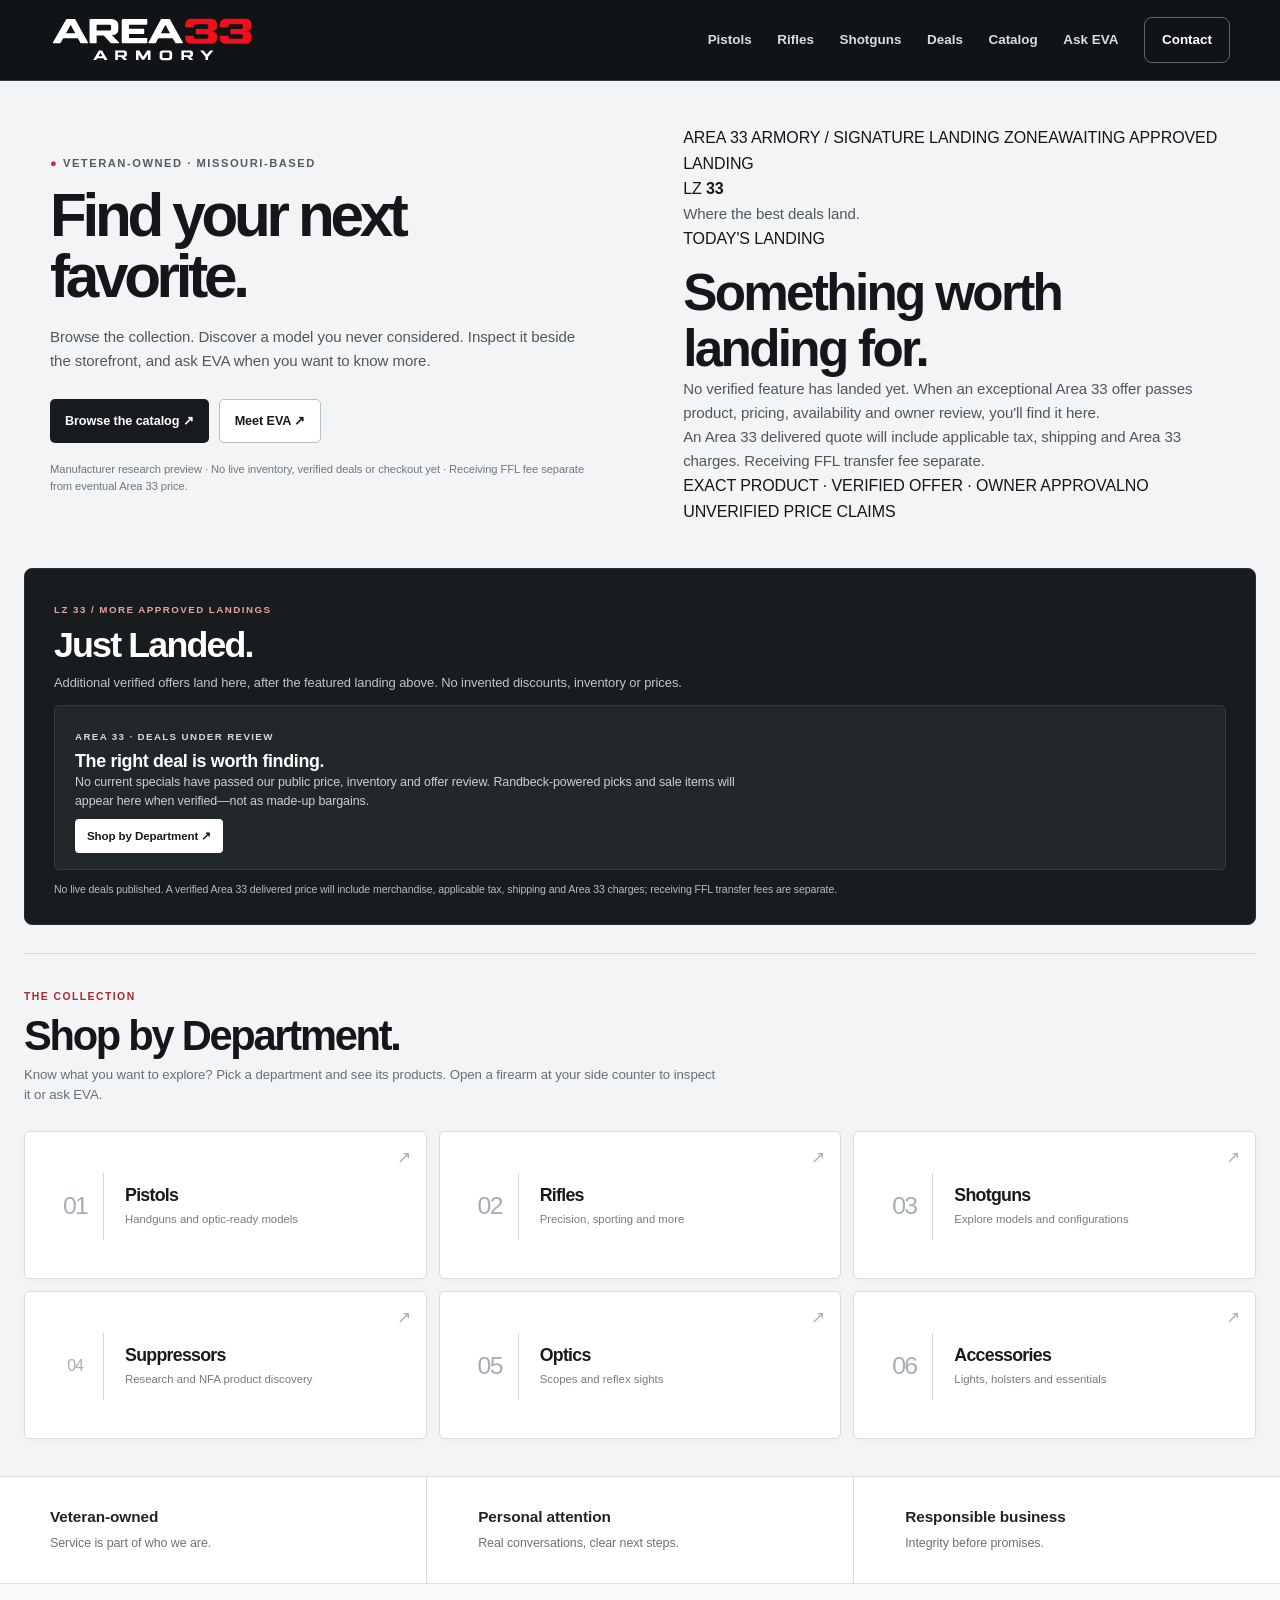
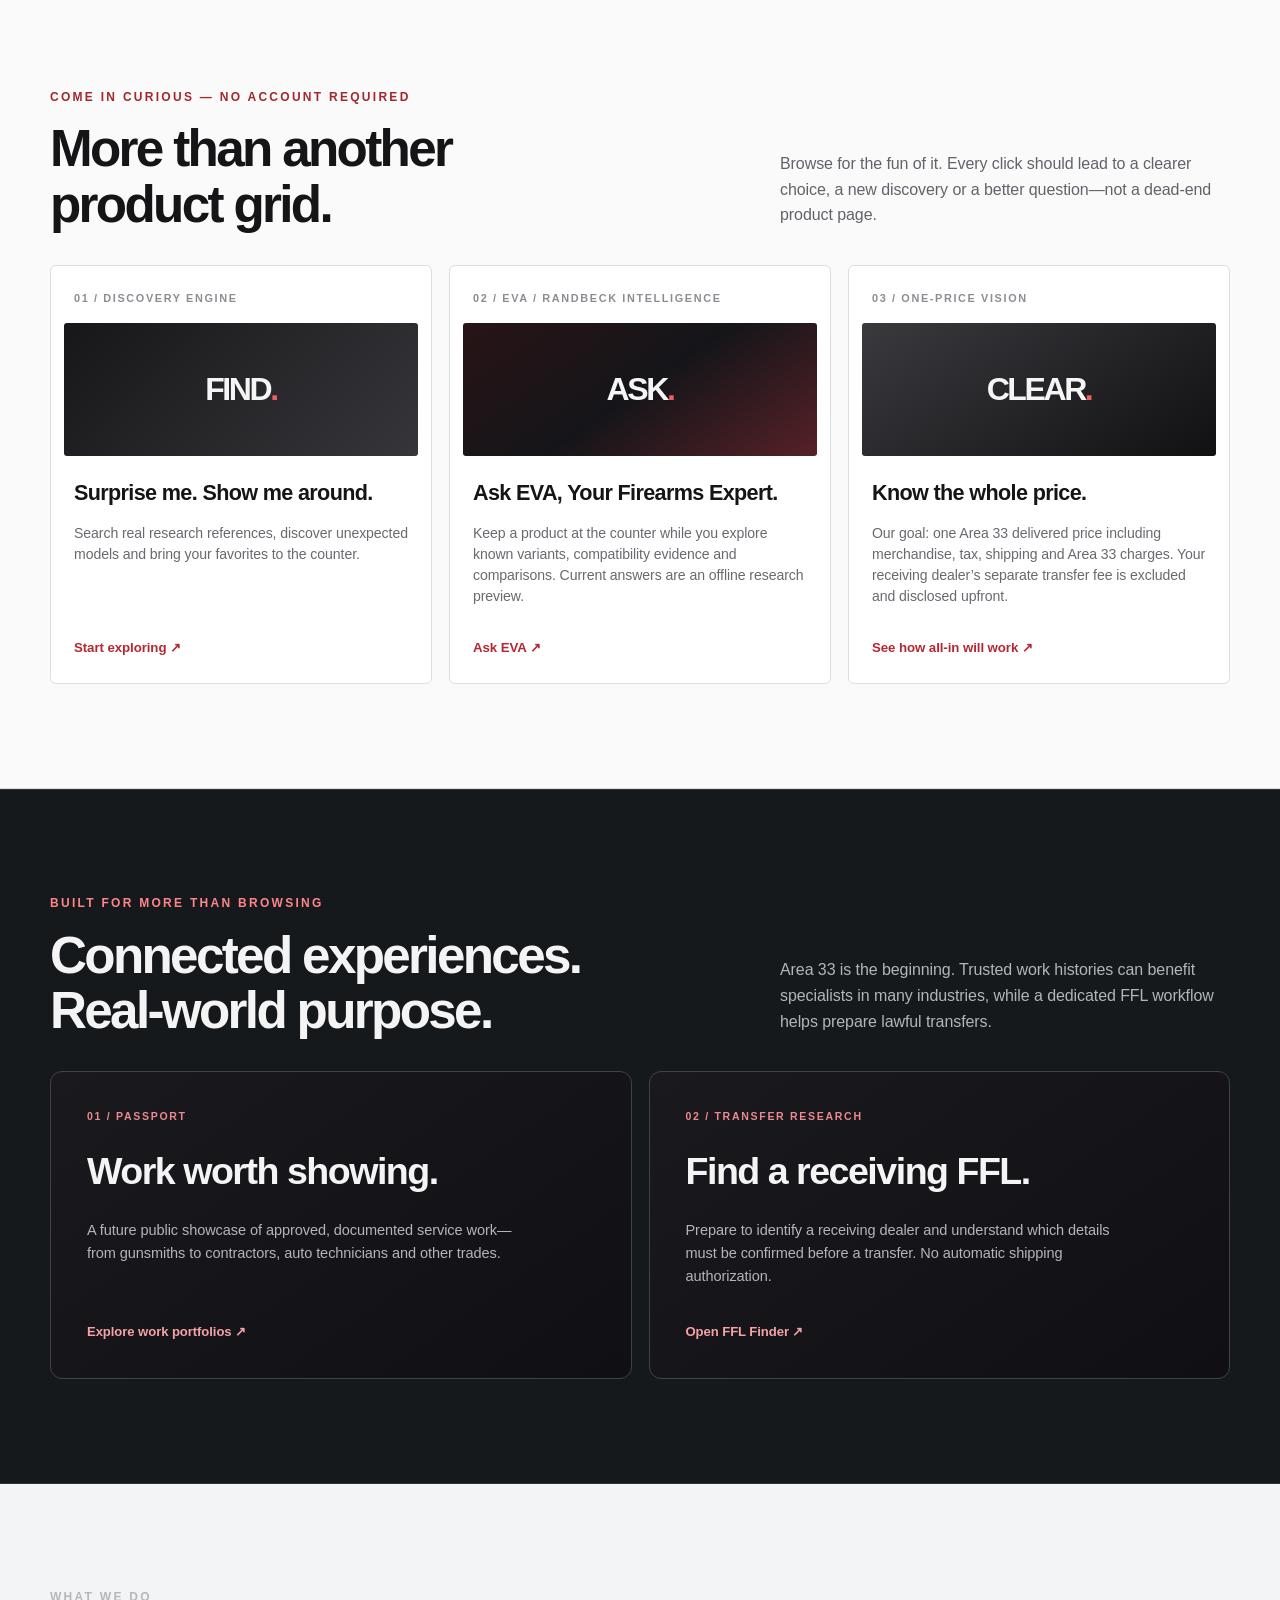
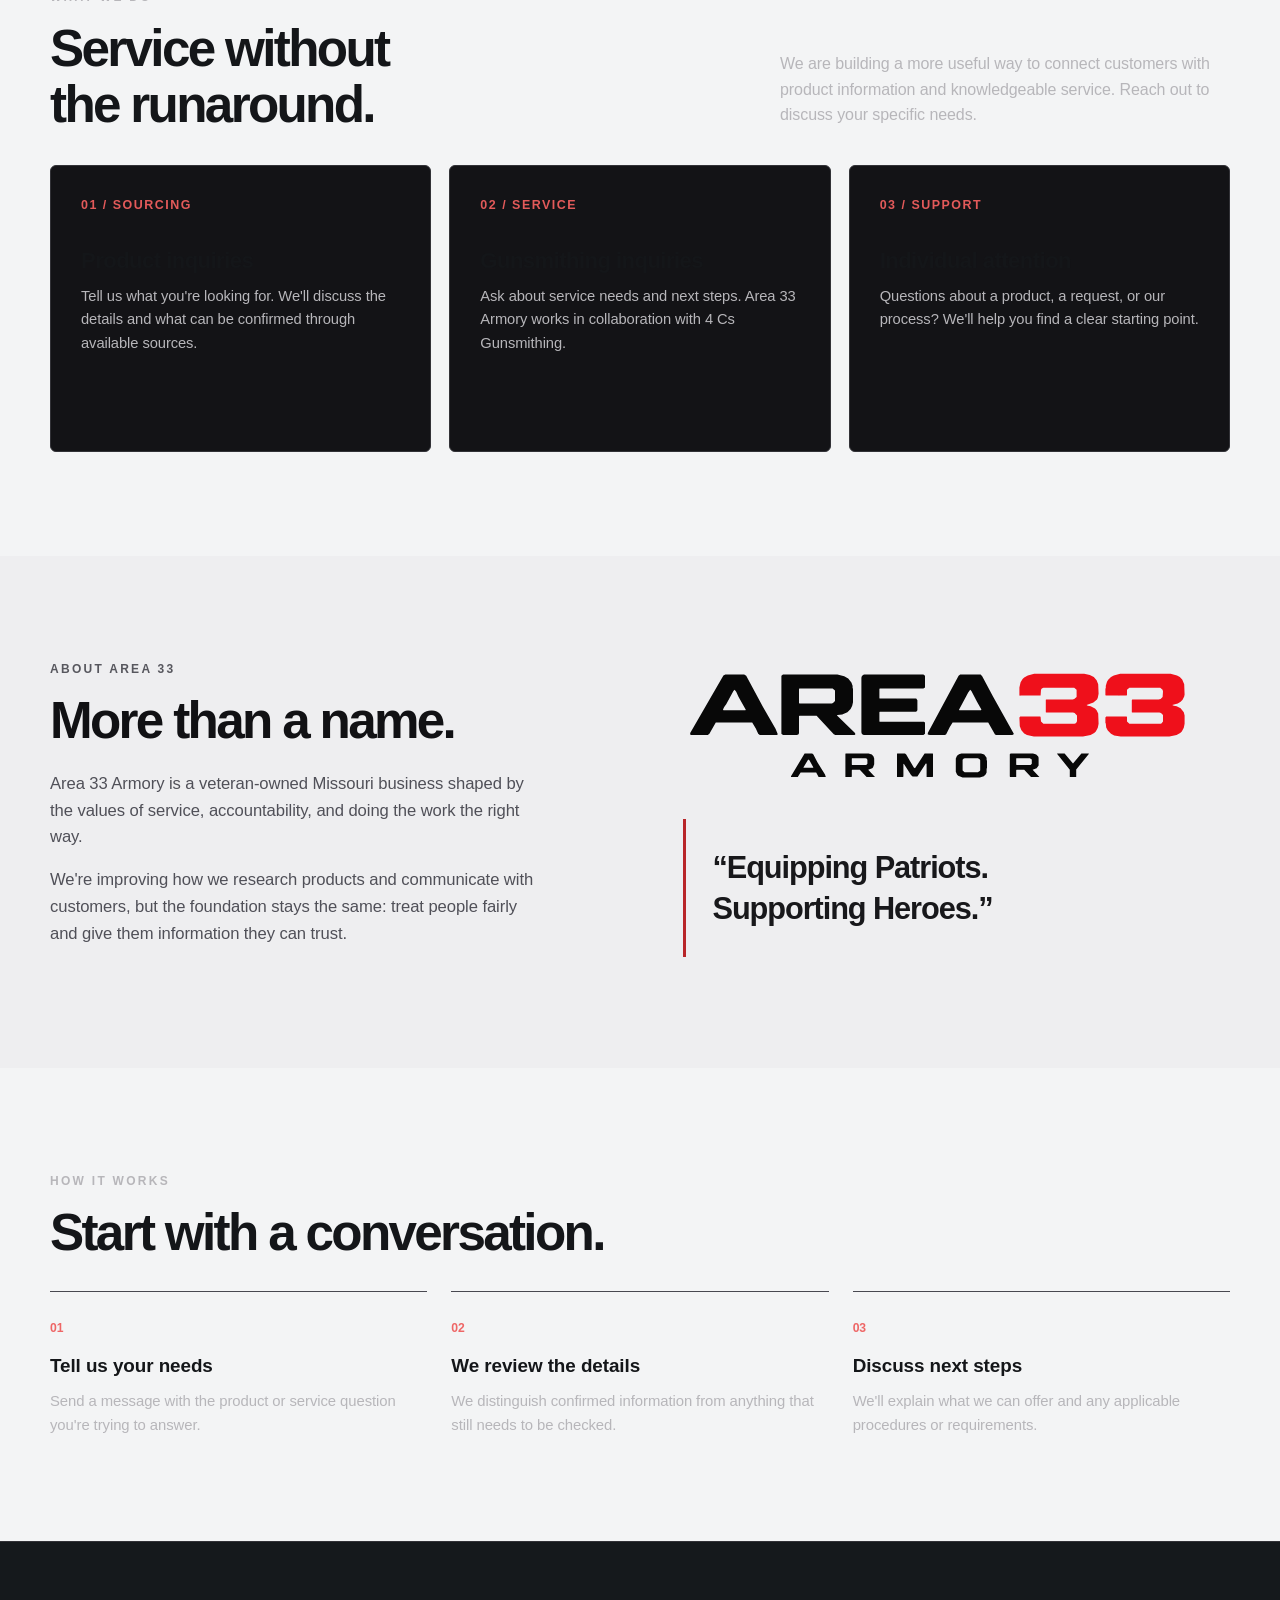
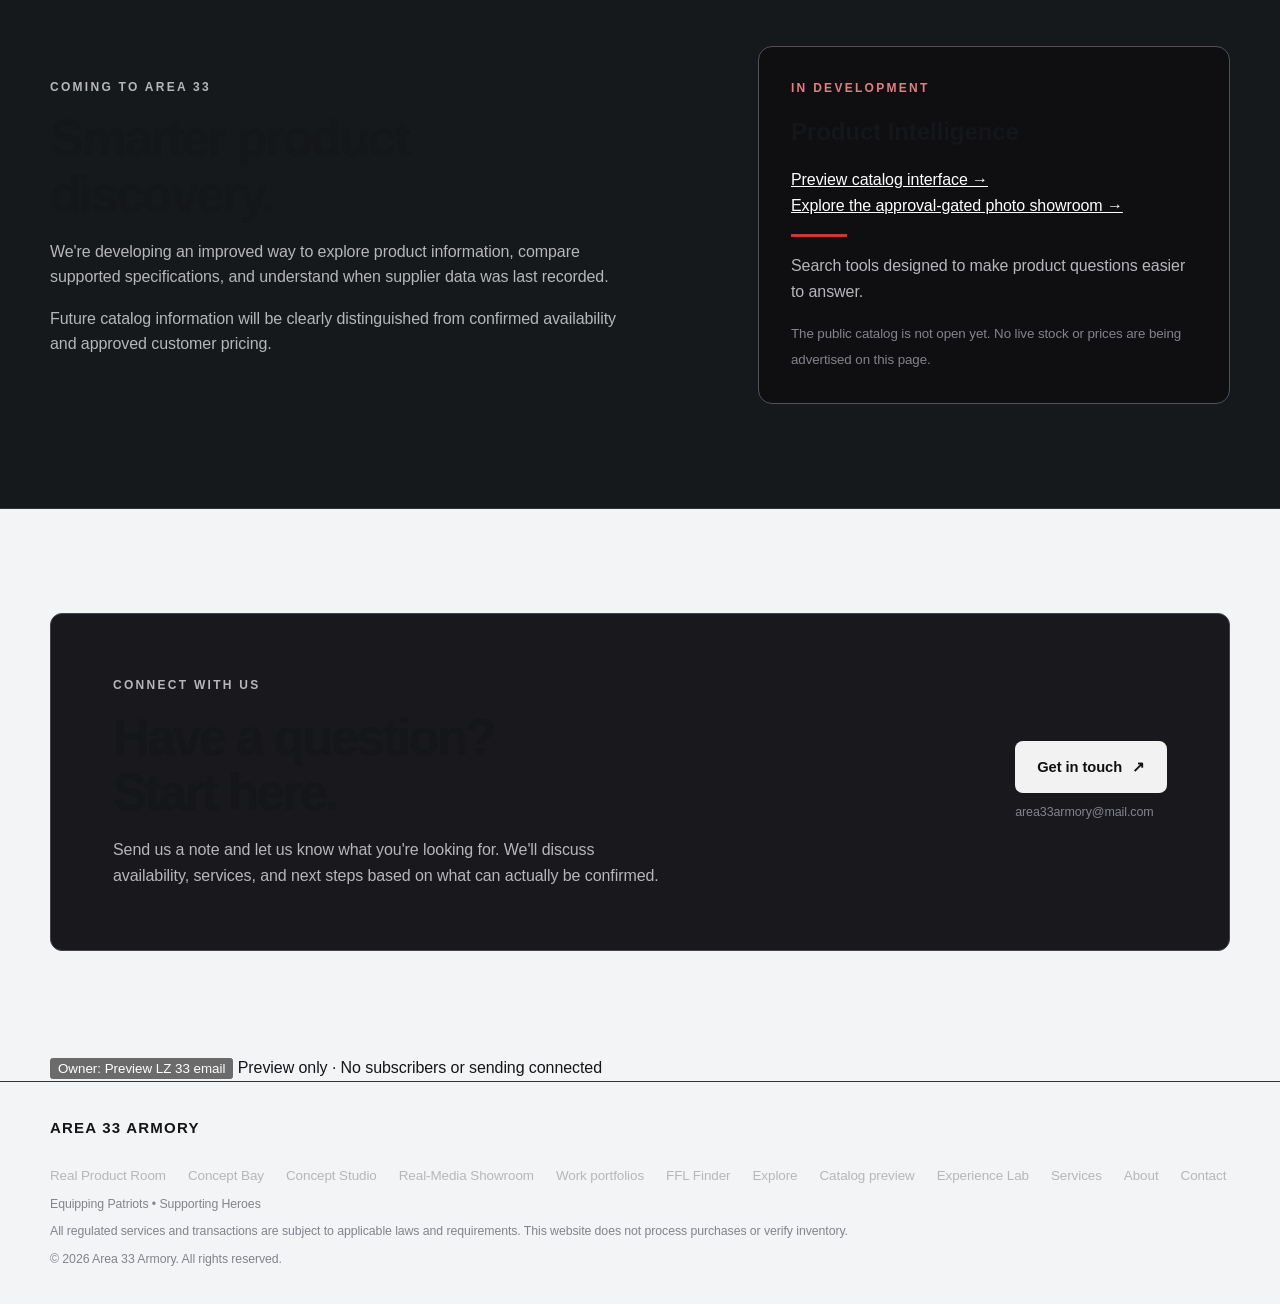
==== commit 6d6cb992: "Replace redundant homepage hero photo with LZ33 signature landing zone and owner email preview" ====
--- a/index.html
+++ b/index.html
@@ -136,6 +136,7 @@
   <link rel="stylesheet" href="assets/site-polish.css">
   <link rel="stylesheet" href="assets/ecosystem.css">
   <link rel="stylesheet" href="assets/retail-finish.css">
+  <link rel="stylesheet" href="assets/lz33.css">
 </head>
 <body>
   <a class="skip-site" href="#top">Skip to main content</a>
@@ -168,29 +169,33 @@
           <p>Browse the collection. Discover a model you never considered. Inspect it beside the storefront, and ask EVA when you want to know more.</p>
           <div class="actions">
            <a class="button button-primary" href="catalog.html">Browse the catalog ↗</a>
-           <a class="button button-secondary" href="#featured-opportunities">Deals &amp; Specials ↗</a>
            <a class="button button-secondary" href="#shop-departments" data-side-counter-product="glock-g19-gen5-mos" data-side-counter-tab="eva">Meet EVA ↗</a>
 
           </div>
           <p class="hero-note">Manufacturer research preview · No live inventory, verified deals or checkout yet · Receiving FFL fee separate from eventual Area 33 price.</p>
         </div>
-        <div class="hero-visual" aria-label="Real firearm research photography">
-          <div class="hero-feature-photo">
-            <img src="https://upload.wikimedia.org/wikipedia/commons/b/ba/Ruger_Precision_Rifle_308_Gen_1.jpg"
-              referrerpolicy="no-referrer" alt="Documented first-generation Ruger Precision Rifle in .308 Winchester — original photograph, not current sale inventory">
-            <p>Ruger Precision Rifle · .308 Win Gen 1 · Coati077 / CC BY-SA 4.0</p>
-            <button type="button" class="hero-feature-open" data-side-counter-product="ruger-precision-308-gen1">Inspect at the counter ↗</button>
+        <aside class="lz33-hero" id="lz33" aria-label="LZ 33 Landing Zone 33 featured promotion">
+          <div class="lz33-hero-top"><span>AREA 33 ARMORY / SIGNATURE LANDING ZONE</span><span id="lz33-hero-state">AWAITING APPROVED LANDING</span></div>
+          <div class="lz33-masthead" aria-label="LZ 33"><span>LZ</span> <strong>33</strong></div>
+          <p class="lz33-tagline">Where the best deals land.</p>
+          <div class="lz33-spotlight">
+            <div class="lz33-spotlight-label">TODAY'S LANDING</div>
+            <h2 id="lz33-hero-headline">Something worth landing for.</h2>
+            <p id="lz33-hero-description">No verified feature has landed yet. When an exceptional Area 33 offer passes product, pricing, availability and owner review, you'll find it here.</p>
+            <p id="lz33-hero-terms" class="lz33-terms">An Area 33 delivered quote will include applicable tax, shipping and Area 33 charges. Receiving FFL transfer fee separate.</p>
+            <a id="lz33-hero-inspect" class="lz33-inspect" href="#shop-departments" hidden>Inspect this landing ↗</a>
           </div>
-        </div>
+          <div class="lz33-hero-foot"><span>EXACT PRODUCT · VERIFIED OFFER · OWNER APPROVAL</span><span>NO UNVERIFIED PRICE CLAIMS</span></div>
+        </aside>
       </div>
     </div>
     <section class="featured-home" id="featured-opportunities" data-featured-mode="deals" aria-label="Area 33 featured deals and specials">
-      <div class="featured-header"><div><span class="eyebrow">AREA 33 / CURRENT OPPORTUNITIES</span>
-        <h2>Featured Deals &amp; Specials.</h2>
-        <p>Real Area 33 deals will appear here after Randbeck confirms the product, sourceable inventory and public offer, and we approve the listing. We won't invent savings or show an unverified price.</p></div>
-        <a class="featured-browse" href="#shop-departments">Shop departments ↗</a></div>
-      <div id="featured-products" class="featured-products" aria-live="polite"><p>Checking approved Area 33 specials…</p></div>
-      <p id="featured-coverage" class="featured-coverage">No unverified deals are displayed. Receiving FFL transfer fee is separate from the eventual Area 33 delivered price.</p>
+      <div class="featured-header"><div><span class="eyebrow">LZ 33 / MORE APPROVED LANDINGS</span>
+        <h2>Just Landed.</h2>
+        <p>Additional verified offers land here, after the featured landing above. No invented discounts, inventory or prices.</p></div>
+      </div>
+      <div id="featured-products" class="featured-products" aria-live="polite"></div>
+      <p id="featured-coverage" class="featured-coverage">No additional offers have been approved for public release.</p>
     </section>
     <section class="shop-departments" id="shop-departments" aria-label="Shop Area 33 by category">
       <div class="department-heading"><div><span class="eyebrow">THE COLLECTION</span>
@@ -291,7 +296,17 @@
         </div>
       </div>
     </section>
+    <div class="lz33-owner-tools container" aria-label="Owner preview tools">
+      <button id="lz33-email-preview-open" class="lz33-owner-email" type="button">Owner: Preview LZ 33 email</button>
+      <span>Preview only · No subscribers or sending connected</span>
+    </div>
   </main>
+  <dialog id="lz33-email-preview" class="lz33-email-dialog" aria-labelledby="lz33-email-dialog-title">
+    <div class="lz33-email-dialog-header"><strong id="lz33-email-dialog-title">LZ 33 / INTERNAL EMAIL PREVIEW</strong><button id="lz33-email-preview-close" type="button" aria-label="Close email preview">Close ×</button></div>
+    <small>Draft only · No recipients · Nothing is sent</small>
+    <p class="lz33-email-subject-label">SUBJECT</p><p id="lz33-email-subject" class="lz33-email-subject">LZ 33 | Next landing coming soon</p>
+    <div class="lz33-email-message"><strong>AREA 33 ARMORY / LZ 33</strong><h2 id="lz33-email-heading">Landing Zone 33</h2><p id="lz33-email-body"></p><p id="lz33-email-footer"></p></div>
+  </dialog>
   <div class="side-counter-backdrop" id="area33-side-backdrop" hidden></div>
   <button id="area33-reopen-counter" class="side-counter-reopen" type="button" hidden>YOUR COUNTER ↗</button>
   <aside id="area33-side-counter" class="area33-side-counter" aria-label="Your Area 33 product counter" aria-hidden="true" hidden>
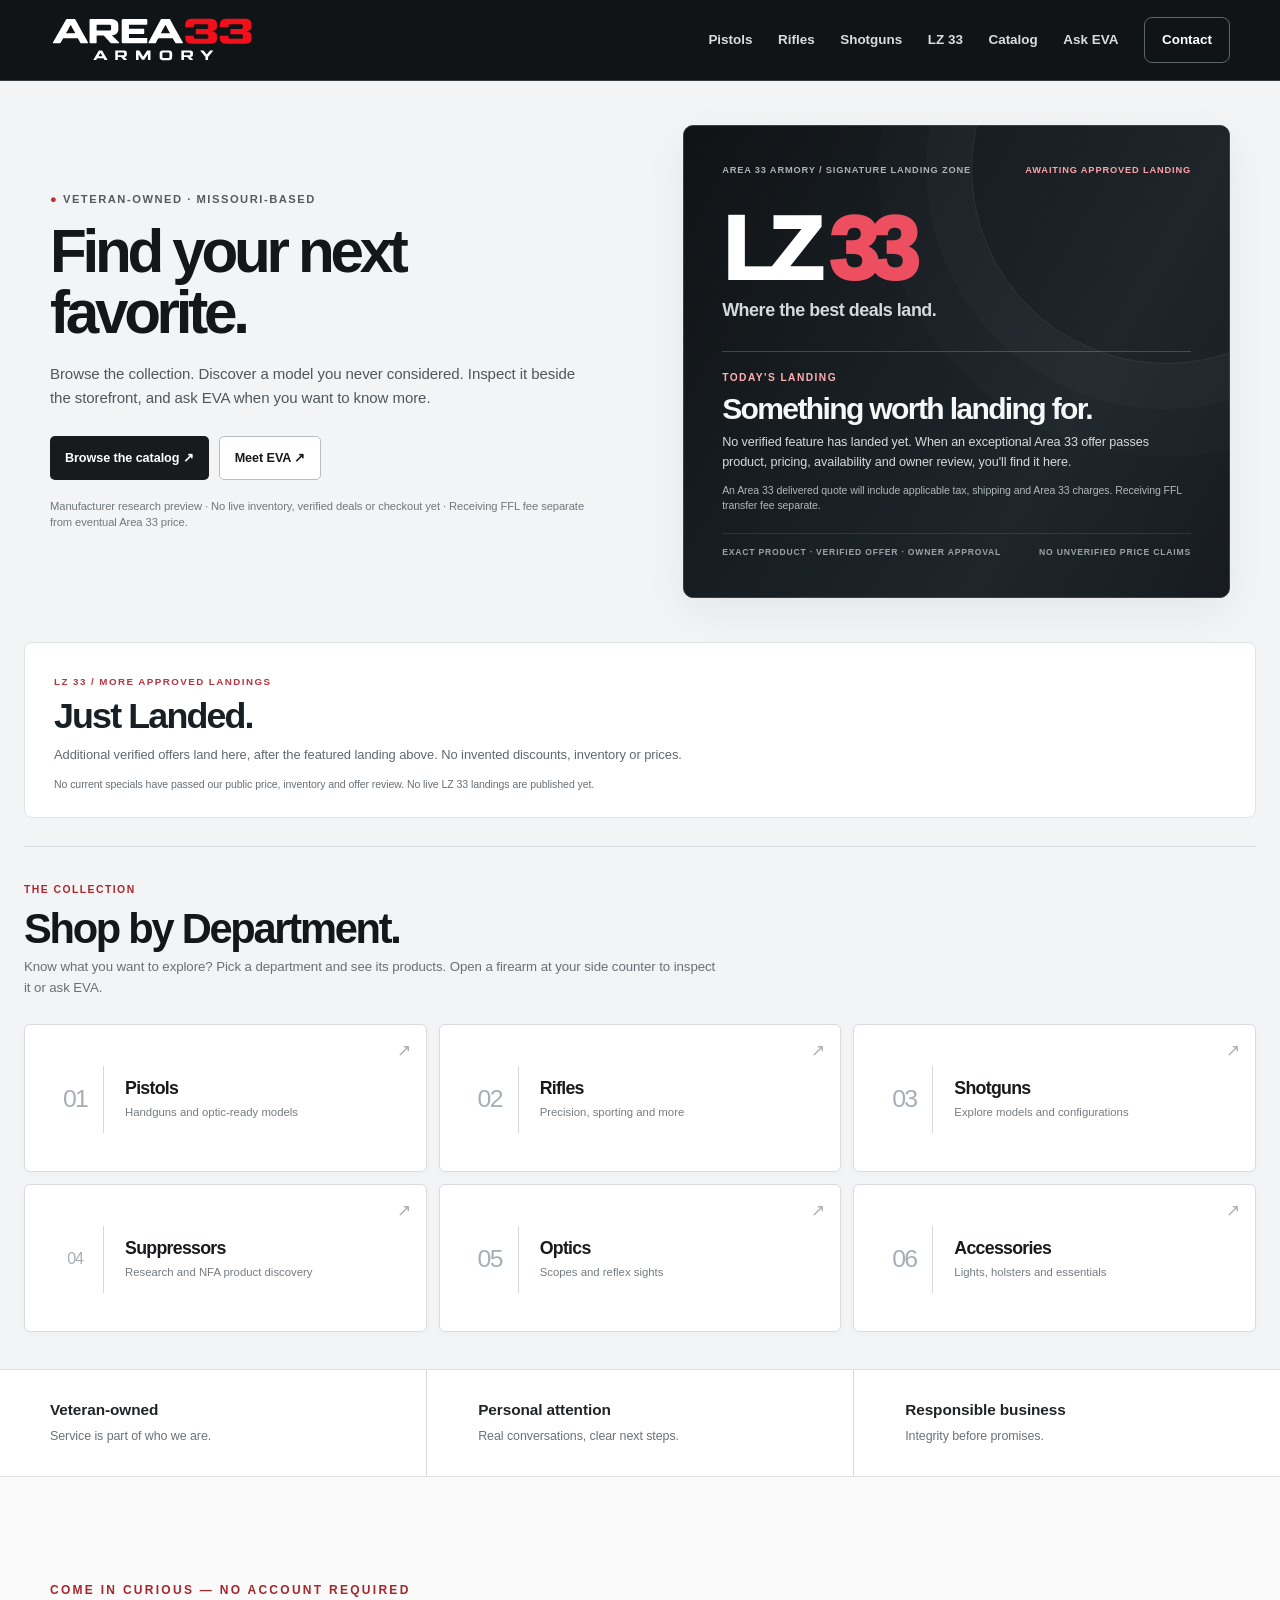
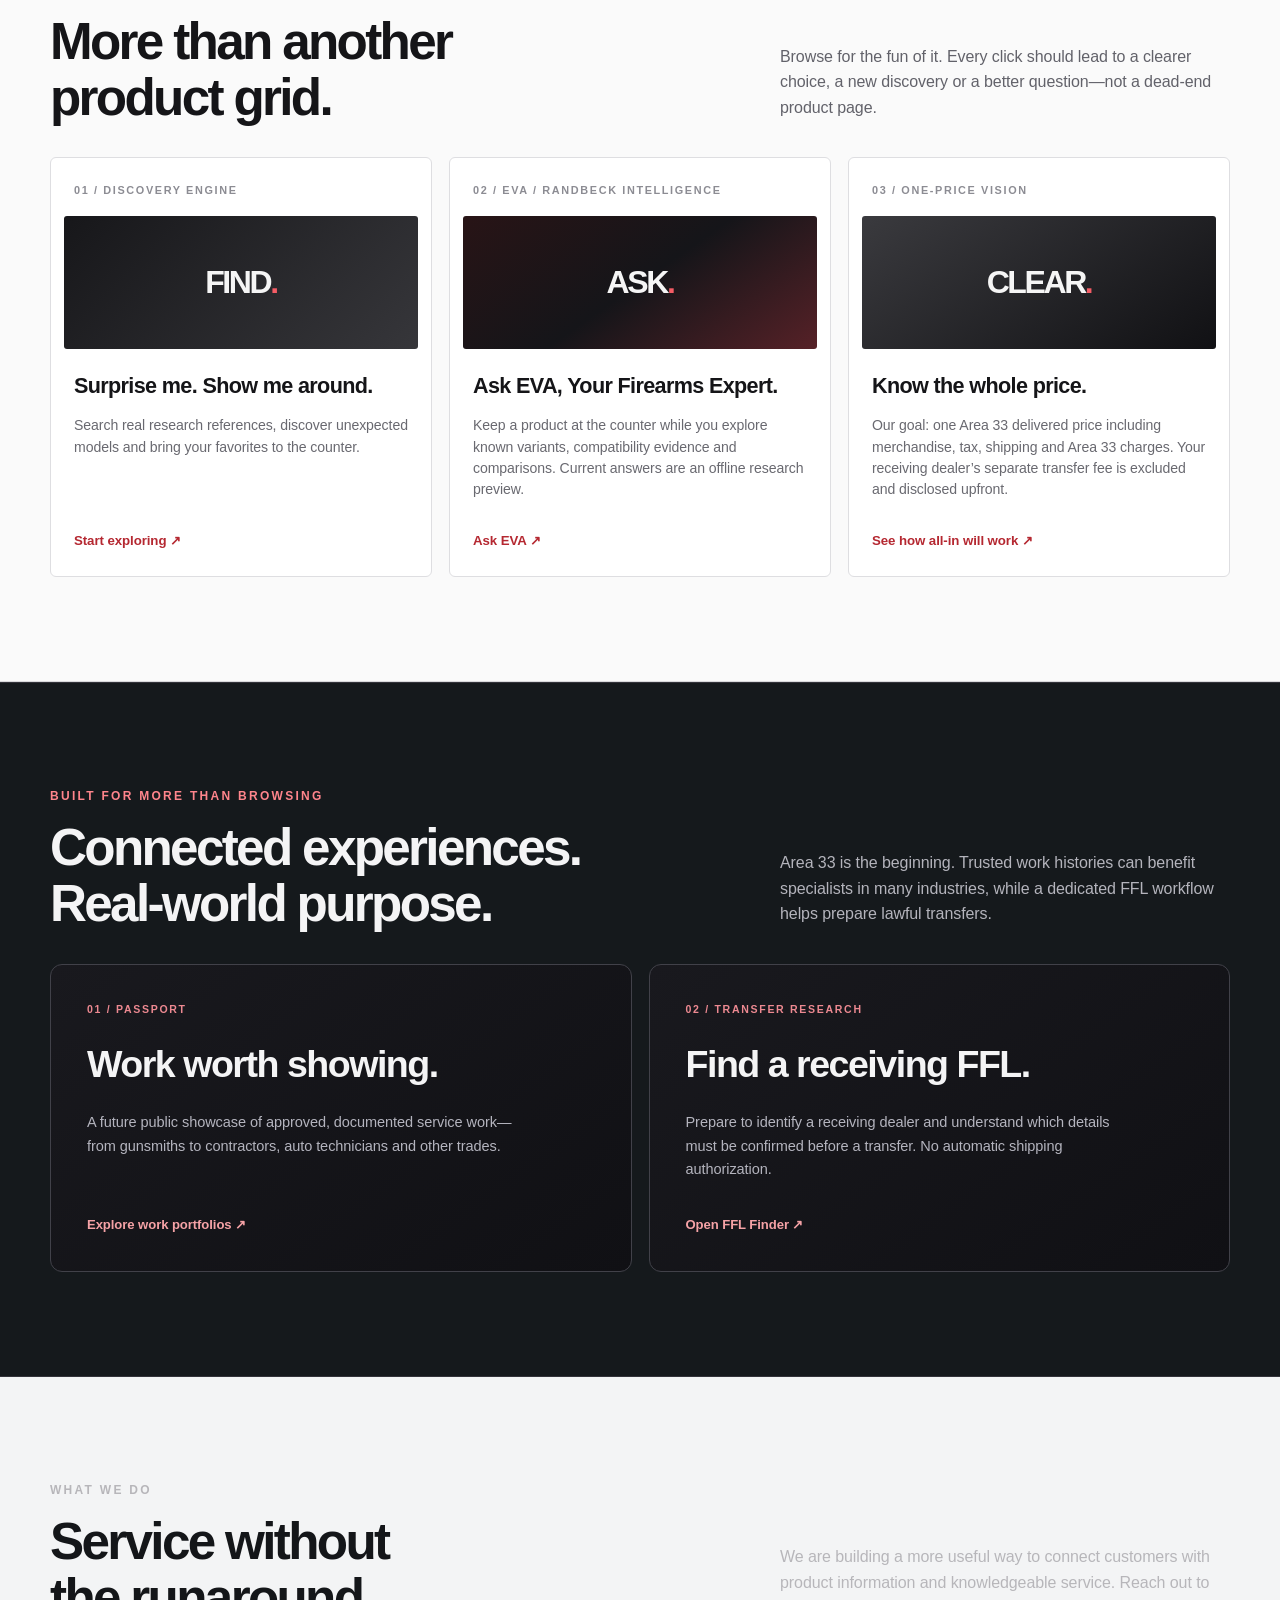
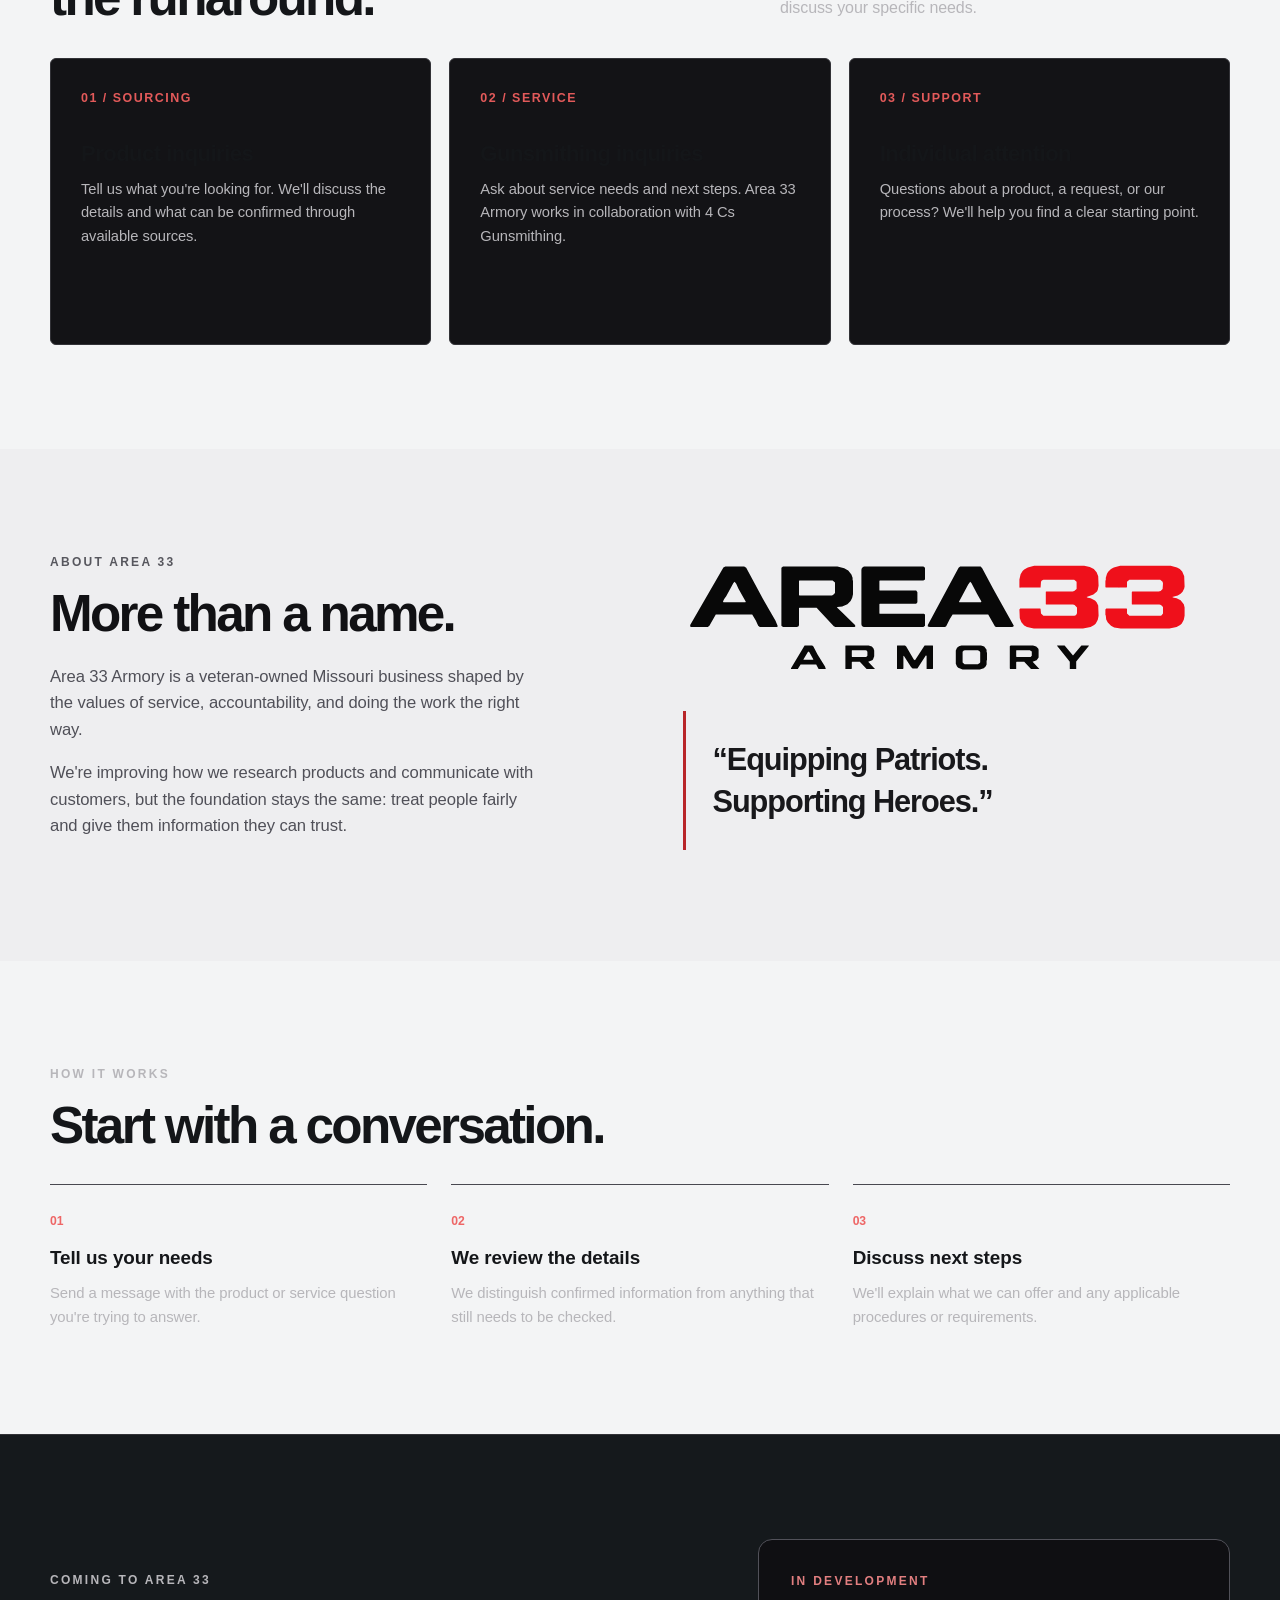
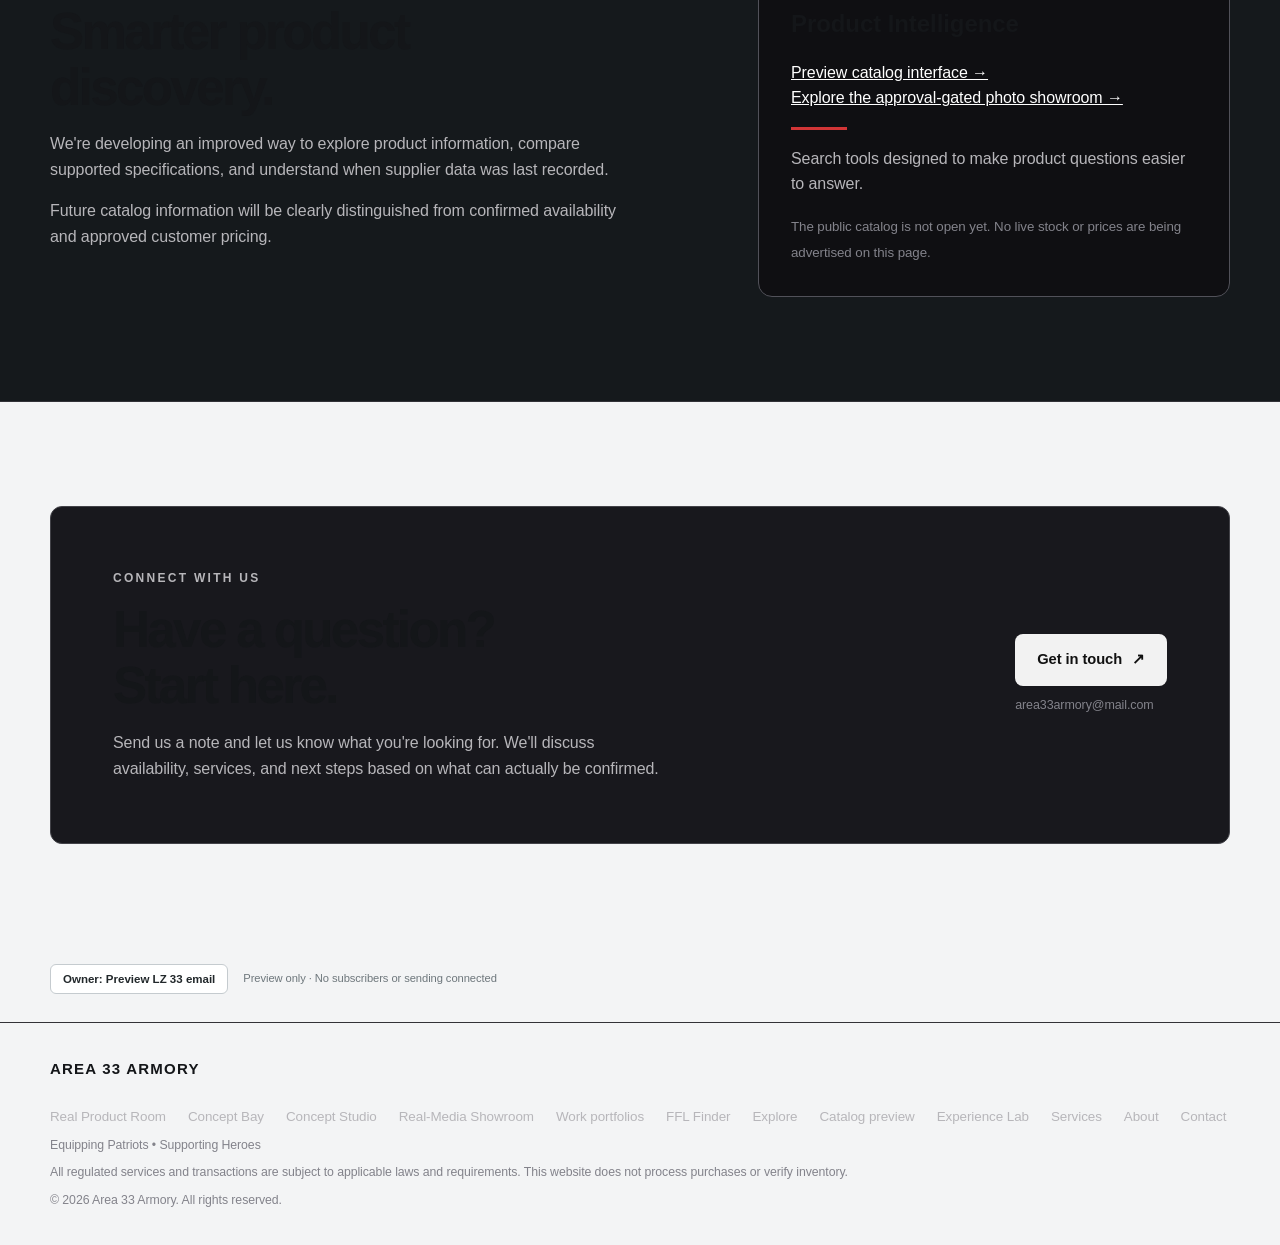
==== commit 2b1cfcf3: "Use LZ33 navigation label consistently with signature hero campaign" ====
--- a/index.html
+++ b/index.html
@@ -147,7 +147,7 @@
         <a href="#shop-departments" data-shop-department="pistols">Pistols</a>
         <a href="#shop-departments" data-shop-department="rifles">Rifles</a>
         <a href="#shop-departments" data-shop-department="shotguns">Shotguns</a>
-        <a href="#featured-opportunities">Deals</a>
+        <a href="#lz33">LZ 33</a>
         <a href="catalog.html">Catalog</a>
         <a href="#shop-departments" data-side-counter-product="glock-g19-gen5-mos" data-side-counter-tab="eva">Ask EVA</a>
         <a class="small-cta" href="contact.html">Contact</a>
--- a/assets/lz33.css
+++ b/assets/lz33.css
@@ -0,0 +1,69 @@
+/* LZ 33 — signature landing zone. Deliberately not a generic hero photo.
+   Site-wide customer offer blocks read only reviewed public deal records. */
+body .lz33-hero{
+ min-width:0;position:relative;isolation:isolate;overflow:hidden;
+ background:#15191c;border:1px solid #394046;border-radius:10px;
+ color:#f6f7f8;padding:clamp(20px,3.3vw,38px);
+ box-shadow:0 14px 40px #18212710;
+ display:flex;flex-direction:column;min-height:350px;
+}
+body .lz33-hero:before{
+ content:"";position:absolute;z-index:-1;inset:0;
+ background:linear-gradient(120deg,#101316 0%,#1e262b 68%,#171b20 100%),
+ repeating-linear-gradient(0deg,transparent 0,transparent 45px,#ffffff08 46px);
+}
+body .lz33-hero:after{
+ content:"";position:absolute;z-index:-1;right:-132px;top:-152px;
+ width:390px;height:390px;border:1px solid #ffffff16;border-radius:50%;
+ box-shadow:0 0 0 45px #ffffff05,0 0 0 93px #ffffff03;
+ pointer-events:none;
+}
+.lz33-hero-top,.lz33-hero-foot{display:flex;justify-content:space-between;align-items:start;gap:16px;font-size:.58rem;line-height:1.5;font-weight:800;letter-spacing:.09em;color:#abb3b7}
+#lz33-hero-state{color:#ffa3a9;text-align:right}
+.lz33-masthead{font-weight:950;letter-spacing:-.105em;font-size:clamp(4.6rem,7vw,7.7rem);line-height:.96;margin:28px 0 4px;color:#fff}
+.lz33-masthead strong{font-weight:950;color:#ed4e60}
+body .hero .lz33-tagline{font-size:clamp(.94rem,1.4vw,1.17rem);color:#d2dade;letter-spacing:-.025em;font-weight:650;margin:0 0 26px;max-width:none}
+.lz33-spotlight{border-top:1px solid #ffffff30;padding-top:18px;margin-top:auto}
+.lz33-spotlight-label{font-size:.64rem;letter-spacing:.14em;color:#ffaeb2;font-weight:850;margin-bottom:6px}
+body .hero .lz33-spotlight h2{font-size:clamp(1.32rem,2.35vw,2.1rem);line-height:1.1;letter-spacing:-.055em;margin:0 0 8px}
+body .hero .lz33-spotlight p{color:#d5dadd;max-width:590px;font-size:.79rem;line-height:1.55;margin:0}
+body .hero .lz33-spotlight .lz33-terms{font-size:.66rem;line-height:1.4;color:#aeb7bc;margin-top:11px}
+.lz33-hero-foot{margin-top:20px;gap:10px;border-top:1px solid #ffffff19;padding-top:12px;font-size:.54rem;color:#99a3a9}
+.lz33-hero-foot span:last-child{text-align:right}
+.lz33-inspect{display:inline-flex;background:#fff;color:#151719;font-size:.79rem;font-weight:850;margin-top:15px;padding:10px 14px;border-radius:5px}
+.lz33-inspect[hidden]{display:none}
+.lz33-inspect:hover{background:#e7eaeb}
+body .featured-home[data-featured-mode=deals]{background:#fff!important;color:#181e20;border:1px solid #dfe4e6;padding:24px 29px!important}
+body .featured-home[data-featured-mode=deals] .featured-header h2{color:#182025}
+body .featured-home[data-featured-mode=deals] .featured-header p{color:#60696f}
+body .featured-home[data-featured-mode=deals] .featured-header .eyebrow{color:#b53540}
+body .featured-home[data-featured-mode=deals] .featured-coverage{color:#677178;margin-top:0}
+body .featured-home[data-featured-mode=deals] .featured-products:not(:empty){margin-bottom:16px}
+body .featured-home[data-featured-mode=deals] .featured-header{margin-bottom:12px}
+.lz33-owner-tools{display:flex;flex-wrap:wrap;align-items:center;gap:15px;padding-block:16px 28px}
+.lz33-owner-tools span{font-size:.7rem;color:#6e777c}
+.lz33-owner-email{border:1px solid #c5cbcf;border-radius:6px;background:#fff;padding:8px 12px;font-size:.72rem;font-weight:740;color:#22282b;cursor:pointer}
+.lz33-owner-email:hover{background:#e8ecee}
+.lz33-email-dialog{width:min(580px,calc(100vw - 25px));max-height:90vh;overflow:auto;background:#fff;color:#161a1d;border:1px solid #c2c7ca;border-radius:12px;padding:24px;box-shadow:0 35px 90px #0008}
+.lz33-email-dialog::backdrop{background:#090b0dbd}
+.lz33-email-dialog-header{display:flex;justify-content:space-between;align-items:center;gap:15px;font-size:.8rem}
+.lz33-email-dialog-header button{background:#151a1e;color:#fff;border:0;padding:9px 12px;border-radius:5px;cursor:pointer}
+.lz33-email-dialog small{font-size:.68rem;color:#777e82}
+.lz33-email-subject-label{font-size:.62rem;letter-spacing:.14em;color:#747d80;margin-top:26px}
+.lz33-email-subject{font-weight:760;font-size:.98rem;padding-bottom:18px;border-bottom:1px solid #dbe0e2}
+.lz33-email-message{padding:25px;background:#15191d;color:#fff;border-radius:7px}
+.lz33-email-message>strong{font-size:.64rem;letter-spacing:.13em;color:#f18e99}
+.lz33-email-message h2{color:#fff;font-size:clamp(1.9rem,4vw,2.7rem);margin:18px 0}
+.lz33-email-message p{white-space:pre-line;color:#d5dadd;font-size:.86rem;line-height:1.7}
+@media(max-width:900px){
+ body .lz33-hero{min-height:325px}
+ .lz33-masthead{font-size:clamp(4.3rem,10vw,6.5rem)}
+}
+@media(max-width:720px){
+ body .hero-grid{gap:20px!important}
+ body .lz33-hero{min-height:380px}
+ .lz33-masthead{font-size:5.7rem}
+ .lz33-hero-top,.lz33-hero-foot{font-size:.56rem}
+ body .featured-home[data-featured-mode=deals]{padding:21px!important}
+}
+@media(prefers-reduced-motion:reduce){.lz33-hero *{transition:none!important}}
